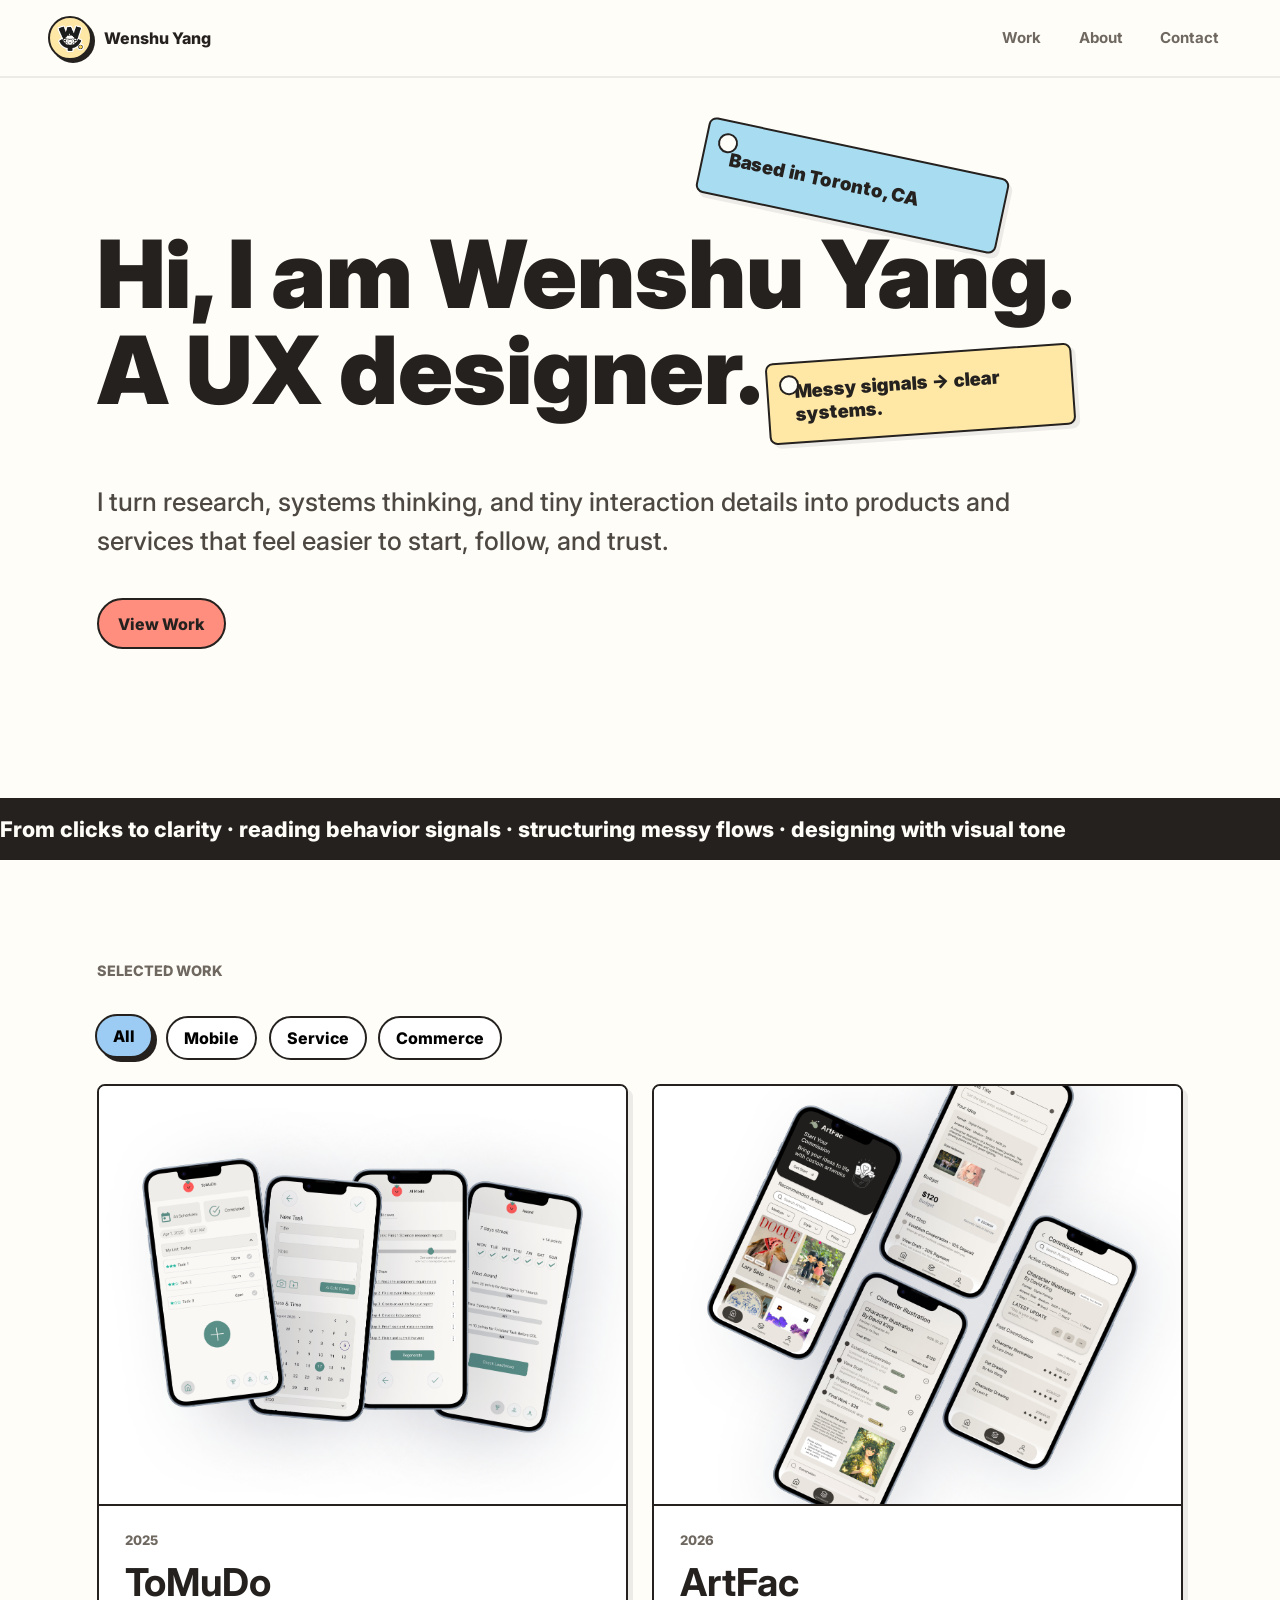
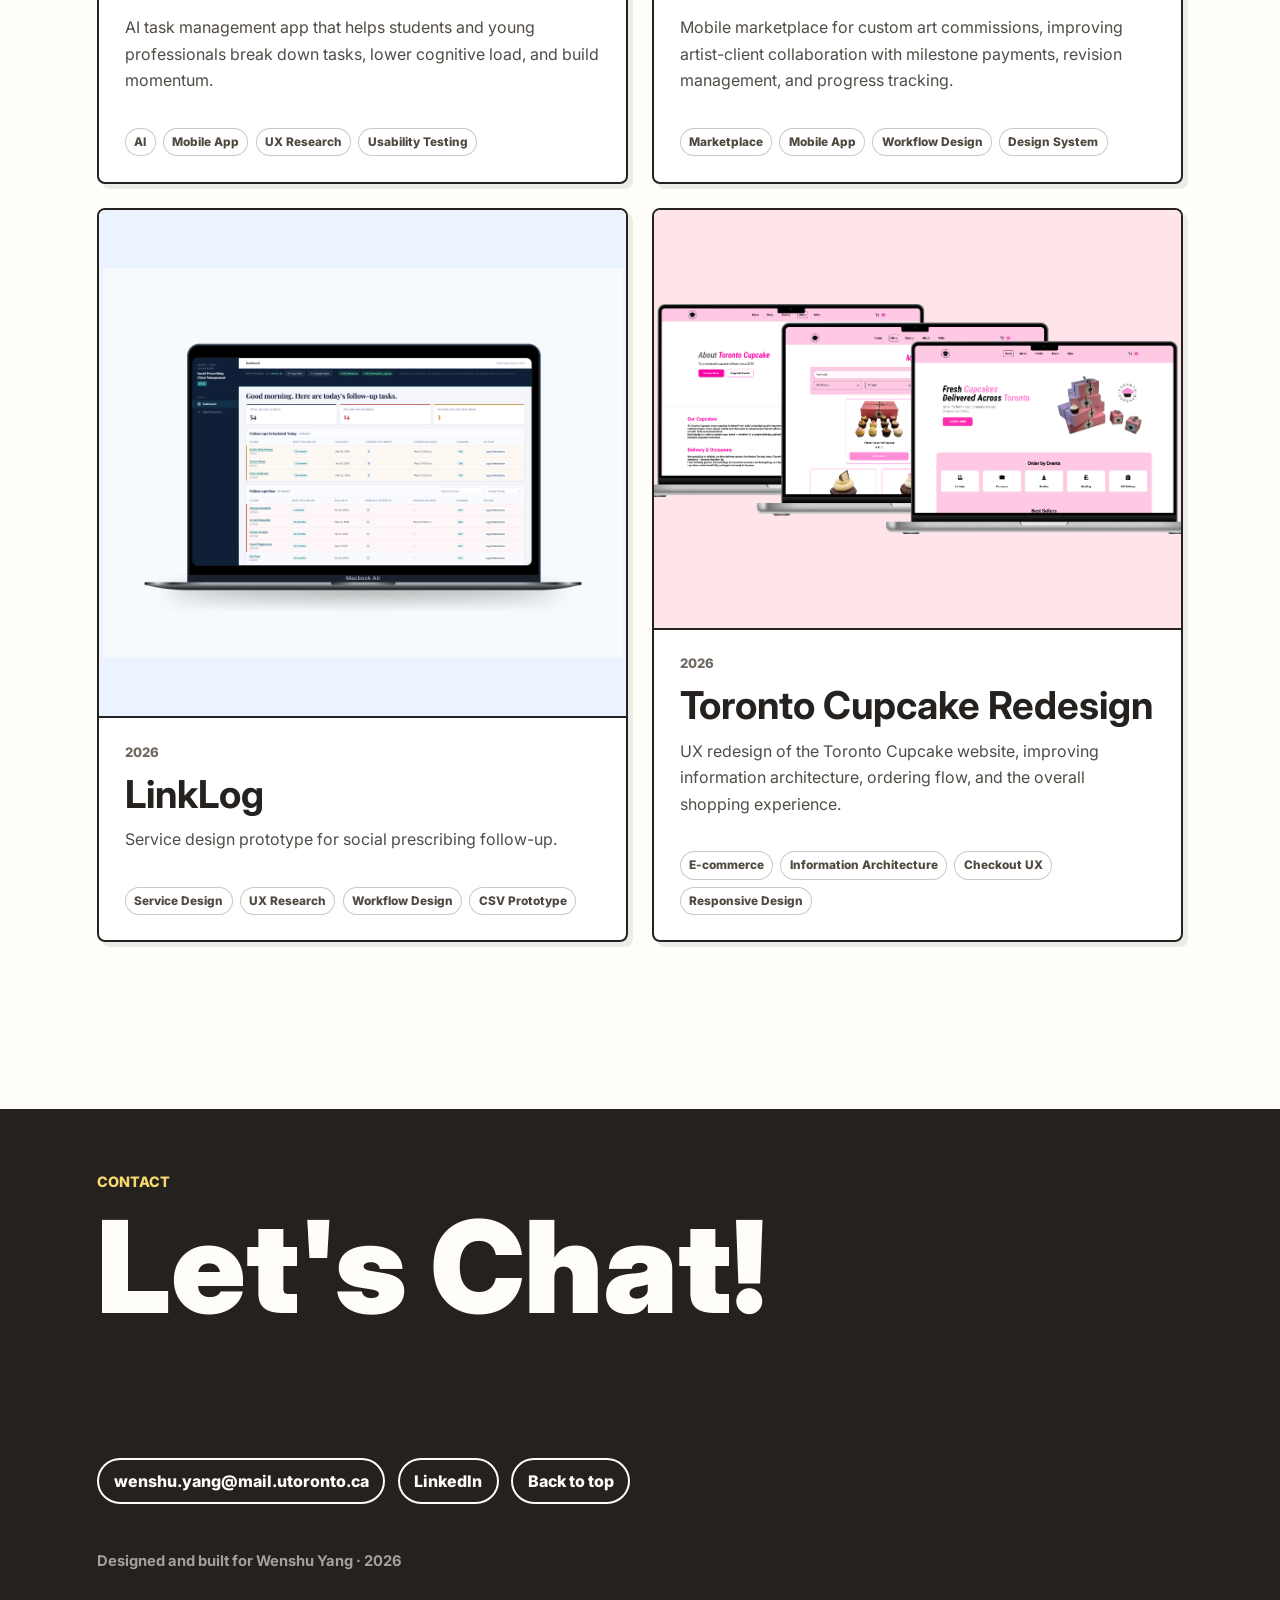
==== index.html @ 3b22d0a2 "Publish portfolio site" ====
<!DOCTYPE html>
<html lang="en">
  <head>
    <meta charset="UTF-8" />
    <meta name="viewport" content="width=device-width, initial-scale=1.0" />
    <title>Wenshu Yang | UX Portfolio</title>
    <meta
      name="description"
      content="Wenshu Yang is a UX designer and creative thinker designing thoughtful digital products, services, and workflows."
    />
    <link rel="preconnect" href="https://fonts.googleapis.com" />
    <link rel="preconnect" href="https://fonts.gstatic.com" crossorigin />
    <link
      href="https://fonts.googleapis.com/css2?family=Inter:wght@400;500;600;700;800;900&display=swap"
      rel="stylesheet"
    />
    <link rel="stylesheet" href="styles.css" />
  </head>
  <body>
    <div class="cursor-dot" aria-hidden="true"></div>

    <header class="site-header">
      <a class="brand" href="#top" aria-label="Wenshu Yang home">
        <span class="brand-mark">
          <img src="assets/logo-wenshu.png" alt="" />
        </span>
        <span>Wenshu Yang</span>
      </a>
      <nav aria-label="Main navigation">
        <a href="#work">Work</a>
        <a href="about.html">About</a>
        <a href="#contact">Contact</a>
      </nav>
    </header>

    <main id="top">
      <section class="hero section-shell" aria-labelledby="hero-title">
        <div class="hero-stage">
          <h1 id="hero-title">
            <span>Hi, I am Wenshu Yang.</span>
            <span>A UX designer.</span>
          </h1>
          <p class="hero-text">
            I turn research, systems thinking, and tiny interaction details into products and services that feel easier to start, follow, and trust.
          </p>
          <div class="hero-actions" aria-label="Portfolio shortcuts">
            <a class="button primary" href="#work">View Work</a>
          </div>
          <span class="hero-label location-label">Based in Toronto, CA</span>
          <span class="hero-label mindset-label">Messy signals → clear systems.</span>
        </div>
      </section>

      <section class="intro-strip" aria-label="Design focus">
        <p>From clicks to clarity · reading behavior signals · structuring messy flows · designing with visual tone</p>
      </section>

      <section class="work section-shell" id="work" aria-labelledby="work-title">
        <div class="section-heading">
          <h2 class="eyebrow section-kicker" id="work-title">Selected Work</h2>
        </div>

        <div class="filter-bar" aria-label="Project filters">
          <button class="filter-button is-active" type="button" data-filter="all">All</button>
          <button class="filter-button" type="button" data-filter="mobile">Mobile</button>
          <button class="filter-button" type="button" data-filter="service">Service</button>
          <button class="filter-button" type="button" data-filter="commerce">Commerce</button>
        </div>

        <div class="project-grid">
          <a class="project-card tomu" href="tomudo.html" data-category="mobile" aria-label="Read ToMuDo case study">
            <div class="project-hero" aria-label="ToMuDo app screens">
              <img class="project-hero-image tomudo-card-image" src="assets/tomudo-card-showcase.png" alt="Four ToMuDo mobile app screens shown as angled phone mockups" />
            </div>
            <div class="project-info">
              <div class="project-meta">
                <span>2025</span>
              </div>
              <h3>ToMuDo</h3>
              <p>AI task management app that helps students and young professionals break down tasks, lower cognitive load, and build momentum.</p>
              <div class="tags">
                <span>AI</span>
                <span>Mobile App</span>
                <span>UX Research</span>
                <span>Usability Testing</span>
              </div>
            </div>
          </a>

          <a class="project-card artfac" href="artfac.html" data-category="mobile" aria-label="Read ArtFac case study">
            <div class="project-hero" aria-label="ArtFac mobile marketplace screens">
              <img class="project-showcase-image artfac-showcase-image" src="assets/artfac-showcase.png" alt="ArtFac mobile app screens for a custom art commission marketplace" />
            </div>
            <div class="project-info">
              <div class="project-meta">
                <span>2026</span>
              </div>
              <h3>ArtFac</h3>
              <p>Mobile marketplace for custom art commissions, improving artist-client collaboration with milestone payments, revision management, and progress tracking.</p>
              <div class="tags">
                <span>Marketplace</span>
                <span>Mobile App</span>
                <span>Workflow Design</span>
                <span>Design System</span>
              </div>
            </div>
          </a>

          <a class="project-card linklog featured" href="linklog.html" data-category="service" aria-label="Read LinkLog case study">
            <div class="project-hero" aria-label="Links2Wellbeing dashboard laptop mockup">
              <img class="project-showcase-image links-showcase-image" src="assets/links2wellbeing-showcase.png" alt="Links2Wellbeing LinkLog dashboard mockup for social prescribing follow-up management" />
            </div>
            <div class="project-info">
              <div class="project-meta">
                <span>2026</span>
              </div>
              <h3>LinkLog</h3>
              <p>Service design prototype for social prescribing follow-up.</p>
              <div class="tags">
                <span>Service Design</span>
                <span>UX Research</span>
                <span>Workflow Design</span>
                <span>CSV Prototype</span>
              </div>
            </div>
          </a>

          <a class="project-card cupcake" href="cupcake.html" data-category="commerce" aria-label="Read Toronto Cupcake Redesign case study">
            <div class="project-hero" aria-label="Toronto Cupcake responsive website mockup">
              <img class="project-showcase-image cupcake-showcase-image" src="assets/toronto-cupcake-showcase.png" alt="Toronto Cupcake responsive website redesign mockups on laptops" />
            </div>
            <div class="project-info">
              <div class="project-meta">
                <span>2026</span>
              </div>
              <h3>Toronto Cupcake Redesign</h3>
              <p>UX redesign of the Toronto Cupcake website, improving information architecture, ordering flow, and the overall shopping experience.</p>
              <div class="tags">
                <span>E-commerce</span>
                <span>Information Architecture</span>
                <span>Checkout UX</span>
                <span>Responsive Design</span>
              </div>
            </div>
          </a>
        </div>
      </section>

      <section class="contact" id="contact" aria-labelledby="contact-title">
        <div class="contact-card section-shell">
          <p class="eyebrow">Contact</p>
          <h2 id="contact-title">Let's Chat!</h2>
          <div class="contact-links">
            <a href="mailto:wenshu.yang@mail.utoronto.ca">wenshu.yang@mail.utoronto.ca</a>
            <a href="https://www.linkedin.com/in/wenshu-yang/" target="_blank" rel="noreferrer">LinkedIn</a>
            <a href="#top">Back to top</a>
          </div>
          <p class="contact-footer">Designed and built for Wenshu Yang · 2026</p>
        </div>
      </section>
    </main>

    <script src="script.js"></script>
  </body>
</html>
---- styles.css ----
:root {
  --paper: #fffdf8;
  --ink: #24211f;
  --muted: #6f6860;
  --line: #24211f;
  --coral: #ff8e7f;
  --mint: #9cddc0;
  --butter: #f7d96d;
  --blue: #9cccf4;
  --lavender: #c9b8ff;
  --rose: #ffd6da;
  --tomudo-mint: #e5f7ef;
  --tomudo-sage: #5a8f87;
  --tomudo-coral: #ff8e7f;
  --tomudo-cream: #faf8f5;
  --tomudo-yellow: #fff2a8;
  --artfac-warm: #f1ece4;
  --artfac-charcoal: #1f1d1a;
  --artfac-soft: #e9e6df;
  --artfac-sage: #8fa39a;
  --artfac-blue: #c9d8df;
  --artfac-gold: #d8b45f;
  --shadow: 8px 8px 0 rgba(36, 33, 31, 0.12);
  --radius: 8px;
  --page-gutter: clamp(4.5rem, 7.6vw, 10rem);
  --content-width: 1500px;
}

* {
  box-sizing: border-box;
}

html {
  scroll-behavior: smooth;
}

body {
  margin: 0;
  background: var(--paper);
  color: var(--ink);
  font-family: "Inter", system-ui, -apple-system, BlinkMacSystemFont, "Segoe UI", sans-serif;
}

body.cupcake-case {
  --cupcake-soft-pink: #ffd1e8;
  --cupcake-hot-pink: #f725a0;
  --cupcake-pink-light: #fff0f7;
  --cupcake-cream: #fffaf4;
}

a {
  color: inherit;
  text-decoration: none;
}

button {
  font: inherit;
}

.cursor-dot {
  position: fixed;
  z-index: 50;
  width: 18px;
  height: 18px;
  border: 2px solid var(--ink);
  border-radius: 999px;
  pointer-events: none;
  transform: translate(-50%, -50%);
  opacity: 0;
  transition: opacity 180ms ease, transform 120ms ease;
}

.site-header {
  position: sticky;
  top: 0;
  z-index: 20;
  display: flex;
  align-items: center;
  justify-content: space-between;
  gap: 1rem;
  height: 78px;
  min-height: 78px;
  padding: 16px clamp(1rem, 4vw, 3rem);
  background: rgba(255, 253, 248, 0.82);
  border-bottom: 2px solid rgba(36, 33, 31, 0.08);
  backdrop-filter: blur(16px);
}

.brand,
nav {
  display: flex;
  align-items: center;
  gap: 0.75rem;
}

.brand {
  display: flex;
  align-items: center;
  gap: 0.75rem;
  flex: 0 0 auto;
  font-size: 1rem;
  font-weight: 800;
  line-height: 1;
}

.brand-mark {
  display: grid;
  place-items: center;
  width: 44px;
  height: 44px;
  flex: 0 0 44px;
  aspect-ratio: 1;
  overflow: hidden;
  background: #ffe8a6;
  border: 2px solid var(--line);
  border-radius: 50%;
  box-shadow: 3px 3px 0 var(--ink);
}

.brand-mark img {
  display: block;
  width: 88%;
  height: 88%;
  object-fit: cover;
  border-radius: 50%;
}

nav a {
  border-radius: 999px;
  color: var(--muted);
  font-size: 0.94rem;
  font-weight: 700;
  line-height: 1;
  padding: 0.55rem 0.8rem;
}

nav a:hover {
  background: #fff;
  color: var(--ink);
}

.section-shell {
  width: min(var(--content-width), calc(100% - (var(--page-gutter) * 2)));
  margin-inline: auto;
}

.hero {
  display: flex;
  align-items: center;
  min-height: min(720px, calc(100vh - 132px));
  padding-block: clamp(4.5rem, 10vh, 7rem);
}

.hero-stage {
  position: relative;
}

.eyebrow {
  margin: 0 0 1rem;
  color: var(--muted);
  font-size: 0.9rem;
  font-weight: 800;
  letter-spacing: 0;
  text-transform: uppercase;
}

.section-kicker {
  font-family: "Inter", system-ui, sans-serif;
  line-height: 1.2;
}

h1,
h2,
h3,
p {
  margin-top: 0;
}

h1,
h2,
h3 {
  font-family: "Inter", system-ui, sans-serif;
  letter-spacing: 0;
  line-height: 0.98;
}

h1 {
  max-width: 1240px;
  margin-bottom: 1.35rem;
  font-family: "Inter", system-ui, sans-serif;
  font-size: clamp(4.3rem, 7.35vw, 9.7rem);
  font-weight: 900;
  line-height: 1.02;
}

.hero h1 span {
  display: block;
}

h2 {
  max-width: none;
  font-size: clamp(2rem, 4.8vw, 4.6rem);
}

h3 {
  margin-bottom: 0.8rem;
  font-size: clamp(1.8rem, 3vw, 2.75rem);
}

.hero-text {
  max-width: 920px;
  margin-top: clamp(2rem, 5vw, 4.5rem);
  color: #4d4842;
  font-size: clamp(1.2rem, 2vw, 2rem);
  font-weight: 500;
  line-height: 1.5;
}

.hero-actions {
  display: flex;
  flex-wrap: wrap;
  gap: 0.85rem;
  margin-top: clamp(1.4rem, 3vw, 2.5rem);
}

.button,
.filter-button {
  display: inline-flex;
  align-items: center;
  justify-content: center;
  min-height: 44px;
  border: 2px solid var(--line);
  border-radius: 999px;
  cursor: pointer;
  font-weight: 800;
  transition: transform 160ms ease, box-shadow 160ms ease, background 160ms ease;
}

.button {
  padding: 0.82rem 1.2rem;
}

.button:hover,
.filter-button:hover,
.filter-button.is-active {
  transform: translate(-2px, -2px);
  box-shadow: 4px 4px 0 var(--ink);
}

.primary {
  background: var(--coral);
}

.secondary {
  background: #fff;
}

.hero-label {
  position: absolute;
  display: flex;
  align-items: center;
  min-height: clamp(4.4rem, 6vw, 6.3rem);
  width: clamp(18rem, 24vw, 29rem);
  padding: 1rem clamp(1.25rem, 2vw, 2.2rem);
  border: 2px solid var(--line);
  border-radius: 8px;
  box-shadow: 4px 4px 0 rgba(36, 33, 31, 0.08);
  font-size: clamp(1.05rem, 1.45vw, 1.65rem);
  font-weight: 900;
  line-height: 1.25;
}

.hero-label::before {
  content: "";
  position: absolute;
  top: 0.7rem;
  left: 0.7rem;
  width: 1rem;
  aspect-ratio: 1;
  background: var(--paper);
  border: 2px solid var(--line);
  border-radius: 50%;
}

.location-label {
  top: -5rem;
  right: 7%;
  background: #a8dcf0;
  transform: rotate(12deg);
}

.mindset-label {
  right: 0;
  top: clamp(6.2rem, 9.8vw, 11.8rem);
  background: #ffe8a6;
  transform: rotate(-4deg);
}

.intro-strip {
  border-block: 2px solid var(--line);
  background: var(--ink);
  color: #fffdf8;
  overflow: hidden;
}

.intro-strip p {
  width: max-content;
  margin: 0;
  padding: 1rem 0;
  font-size: clamp(1rem, 2vw, 1.35rem);
  font-weight: 800;
  animation: marquee 18s linear infinite;
}

@keyframes marquee {
  from {
    transform: translateX(100vw);
  }
  to {
    transform: translateX(-100%);
  }
}

.work,
.contact {
  padding: clamp(4rem, 8vw, 7.5rem) 0;
}

.section-heading {
  display: grid;
  gap: 0.5rem;
}

.filter-bar {
  display: flex;
  flex-wrap: wrap;
  gap: 0.7rem;
  margin: 1.25rem 0 1.5rem;
}

.filter-button {
  background: #fff;
  padding: 0.65rem 1rem;
}

.filter-button.is-active {
  background: var(--blue);
}

.project-grid {
  display: grid;
  grid-template-columns: repeat(2, minmax(0, 1fr));
  gap: clamp(1rem, 2vw, 1.5rem);
}

.project-card {
  display: grid;
  grid-template-rows: minmax(320px, 1fr) auto;
  min-height: 640px;
  overflow: hidden;
  background: #fff;
  border: 2px solid var(--line);
  border-radius: var(--radius);
  box-shadow: 5px 5px 0 rgba(36, 33, 31, 0.08);
  cursor: pointer;
  transition: transform 180ms ease, box-shadow 180ms ease, opacity 180ms ease;
}

.project-card:hover {
  transform: translateY(-8px) rotate(1deg);
  box-shadow: 12px 12px 0 rgba(36, 33, 31, 0.17);
}

.project-card.is-hidden {
  display: none;
}

.tomu {
  grid-template-rows: 420px 1fr;
}

.project-hero {
  position: relative;
  display: grid;
  place-items: center;
  min-height: 420px;
  overflow: hidden;
  border-bottom: 2px solid var(--line);
}

.project-hero-image {
  display: block;
  width: 100%;
  height: 100%;
  min-height: inherit;
  object-fit: cover;
}

.tomudo-card-image {
  object-position: center;
}

.project-showcase-image {
  display: block;
  width: min(96%, 760px);
  max-height: 390px;
  object-fit: contain;
}

.artfac-showcase-image {
  width: 100%;
  height: 100%;
  max-height: none;
  object-fit: cover;
}

.links-showcase-image,
.cupcake-showcase-image {
  width: min(108%, 880px);
}

.tomu .project-hero {
  background: #e5f7ef;
}

.artfac .project-hero {
  background: #fff0c4;
}

.linklog .project-hero {
  background: #eaf3ff;
}

.cupcake .project-hero {
  background: #ffe5e9;
}

.mockup-row {
  display: flex;
  align-items: flex-end;
  justify-content: center;
  width: min(92%, 620px);
}

.mobile-row {
  gap: clamp(0.45rem, 1vw, 0.9rem);
}

.art-row {
  transform: rotate(-1.5deg);
}

.mock-phone {
  position: relative;
  width: clamp(5.4rem, 8.7vw, 8.1rem);
  aspect-ratio: 0.48;
  overflow: hidden;
  border: 2px solid var(--line);
  border-radius: 1.15rem;
  background: #fff;
  box-shadow: 5px 5px 0 rgba(36, 33, 31, 0.14);
  transform: rotate(-4deg);
}

.mock-phone:nth-child(even) {
  transform: translateY(1.25rem) rotate(3deg);
}

.mock-phone::before {
  content: "";
  position: absolute;
  top: 0.55rem;
  left: 50%;
  width: 30%;
  height: 0.28rem;
  border-radius: 999px;
  background: var(--ink);
  transform: translateX(-50%);
}

.mock-phone::after {
  content: "";
  position: absolute;
  inset: 1.15rem 0.65rem 0.75rem;
  border-radius: 0.8rem;
  background:
    linear-gradient(var(--accent, var(--mint)) 0 22%, transparent 22%),
    repeating-linear-gradient(180deg, rgba(36, 33, 31, 0.16) 0 0.45rem, transparent 0.45rem 1.05rem),
    #fffdf8;
}

.screen-tasks {
  --accent: var(--mint);
}

.screen-plan {
  --accent: var(--butter);
}

.screen-focus {
  --accent: var(--blue);
}

.screen-done {
  --accent: var(--rose);
}

.screen-gallery {
  --accent: var(--lavender);
}

.screen-brief {
  --accent: var(--coral);
}

.screen-payment {
  --accent: var(--butter);
}

.screen-progress {
  --accent: var(--mint);
}

.laptop-mockup {
  display: grid;
  justify-items: center;
  width: min(88%, 620px);
  transform: rotate(-1deg);
}

.laptop-screen {
  display: grid;
  grid-template-columns: 0.28fr 1fr;
  gap: 0.85rem;
  width: 100%;
  aspect-ratio: 1.65;
  padding: clamp(0.8rem, 2vw, 1.4rem);
  border: 2px solid var(--line);
  border-radius: var(--radius);
  background: #fff;
  box-shadow: 6px 6px 0 rgba(36, 33, 31, 0.14);
}

.dashboard-sidebar {
  border: 2px solid var(--line);
  border-radius: 6px;
  background: var(--blue);
}

.dashboard-main {
  display: grid;
  grid-template-columns: repeat(2, 1fr);
  gap: 0.7rem;
}

.dashboard-main span {
  border: 2px solid rgba(36, 33, 31, 0.85);
  border-radius: 6px;
  background: #f9fbff;
}

.dashboard-main span:nth-child(1) {
  background: var(--mint);
}

.dashboard-main span:nth-child(4) {
  background: var(--butter);
}

.laptop-base {
  width: 68%;
  height: 1.1rem;
  border: 2px solid var(--line);
  border-top: 0;
  border-radius: 0 0 1rem 1rem;
  background: #fff;
}

.responsive-mockup {
  position: relative;
  width: min(88%, 650px);
  min-height: 330px;
}

.browser-mockup {
  position: absolute;
  left: 0;
  top: 1.2rem;
  width: 78%;
  aspect-ratio: 1.45;
  overflow: hidden;
  border: 2px solid var(--line);
  border-radius: var(--radius);
  background: #fff;
  box-shadow: 6px 6px 0 rgba(36, 33, 31, 0.14);
  transform: rotate(-2deg);
}

.browser-bar {
  height: 2rem;
  border-bottom: 2px solid var(--line);
  background: var(--rose);
}

.cupcake-grid {
  display: grid;
  grid-template-columns: repeat(3, 1fr);
  gap: 0.8rem;
  padding: 1rem;
}

.cupcake-grid span {
  aspect-ratio: 1;
  border: 2px solid var(--line);
  border-radius: 50% 50% 8px 8px;
  background: var(--coral);
}

.cupcake-grid span:nth-child(2) {
  background: var(--butter);
}

.cupcake-grid span:nth-child(3) {
  background: var(--mint);
}

.cupcake-phone {
  position: absolute;
  right: 2%;
  bottom: 0;
  --accent: var(--coral);
  transform: rotate(4deg);
}

.project-info {
  display: grid;
  align-content: start;
  padding: clamp(1.2rem, 2vw, 1.75rem);
}

.project-meta {
  display: flex;
  justify-content: flex-start;
  gap: 1rem;
  margin-bottom: 1rem;
  color: var(--muted);
  font-size: 0.82rem;
  font-weight: 800;
  text-transform: uppercase;
}

.project-info p,
.about-notes p {
  color: #514c46;
  line-height: 1.65;
}

.tags {
  display: flex;
  flex-wrap: wrap;
  gap: 0.45rem;
  margin-top: 1.15rem;
}

.tags span {
  padding: 0.38rem 0.52rem;
  border: 1.5px solid rgba(36, 33, 31, 0.24);
  border-radius: 999px;
  background: rgba(255, 255, 255, 0.72);
  color: #504940;
  font-size: 0.74rem;
  font-weight: 800;
}

.about-page {
  padding: clamp(5rem, 10vw, 9rem) 0;
}

.case-hero {
  padding: clamp(2.5rem, 5vw, 4.5rem) 0 clamp(4rem, 7vw, 6rem);
}

.case-device-stage {
  display: grid;
  place-items: center;
  min-height: clamp(180px, 22vw, 300px);
  margin-bottom: clamp(1.5rem, 3vw, 2.5rem);
}

.case-hero-image {
  display: block;
  width: min(72%, 760px);
  height: auto;
  object-fit: contain;
}

.case-phone-row {
  width: min(72rem, 90%);
  gap: clamp(1rem, 2.4vw, 2.8rem);
}

.case-phone-row .mock-phone {
  width: clamp(8rem, 12vw, 13rem);
}

.case-phone-row .mock-phone:nth-child(1),
.case-phone-row .mock-phone:nth-child(4) {
  transform: translateY(3.2rem) rotate(-3deg);
}

.case-phone-row .mock-phone:nth-child(2) {
  transform: translateY(1rem) rotate(1deg);
}

.case-phone-row .mock-phone:nth-child(3) {
  transform: translateY(-1.4rem) rotate(2deg);
}

.case-hero-grid {
  display: grid;
  grid-template-columns: minmax(0, 1fr) minmax(300px, 0.46fr);
  gap: clamp(2rem, 7vw, 7rem);
  align-items: start;
}

.case-label {
  margin-bottom: 1.25rem;
  color: var(--muted);
  font-size: clamp(1.1rem, 1.35vw, 1.35rem);
  font-weight: 600;
}

.case-intro h1 {
  max-width: 820px;
  font-family: "Inter", system-ui, sans-serif;
  font-size: clamp(3rem, 4vw, 4.25rem);
  font-weight: 700;
  line-height: 1.08;
}

.case-intro > p:not(.case-label) {
  max-width: 680px;
  color: var(--muted);
  font-size: clamp(1.125rem, 1.4vw, 1.25rem);
  line-height: 1.65;
}

.case-intro strong {
  color: #55504b;
  font-weight: 900;
}

.prototype-cta {
  margin-top: clamp(1.25rem, 3vw, 2rem);
  width: fit-content;
}

.tomudo-case .primary {
  background: var(--tomudo-coral);
}

.tomudo-case .case-label,
.tomudo-case .story-kicker,
.tomudo-case .quote-label,
.tomudo-case .reframe-statement span {
  color: var(--tomudo-coral);
}

.tomudo-case .case-facts,
.tomudo-case .finding-grid article,
.tomudo-case .feature-card,
.tomudo-case .iteration-story {
  background: var(--tomudo-cream);
}

.tomudo-case .case-facts h2,
.tomudo-case .testing-evidence-row strong,
.tomudo-case .evidence-map-row span:nth-child(2),
.tomudo-case .evidence-map-row span:last-child {
  color: var(--tomudo-sage);
}

.artfac-case .primary {
  background: var(--artfac-gold);
}

.artfac-case .case-label,
.artfac-case .story-kicker,
.artfac-case .quote-label,
.artfac-case .synthesis-note span {
  color: var(--artfac-charcoal);
}

.artfac-case .case-facts,
.artfac-case .story-block,
.artfac-case .target-user-card,
.artfac-case .feature-card,
.artfac-case .iteration-grid article,
.artfac-case .reflection-list {
  background: #fff;
}

.artfac-case .case-facts h2,
.artfac-case .testing-evidence-row strong,
.artfac-case .insight-grid span {
  color: var(--artfac-charcoal);
}

.artfac-device-stage {
  min-height: clamp(180px, 22vw, 300px);
}

.artfac-case-hero-image {
  width: min(72%, 760px);
}

.cupcake-case .primary {
  background: var(--cupcake-hot-pink);
  color: #fff;
}

.cupcake-case .case-label,
.cupcake-case .quote-label,
.cupcake-case .synthesis-note span,
.cupcake-case .case-facts h2,
.cupcake-case .overview-grid span {
  color: var(--cupcake-hot-pink);
}

.cupcake-case .case-facts,
.cupcake-case .feature-card,
.cupcake-case .reflection-list {
  background: #fff;
}

.cupcake-device-stage {
  min-height: clamp(180px, 22vw, 300px);
}

.cupcake-case-hero-image {
  width: min(72%, 760px);
  max-height: 300px;
  object-fit: contain;
}

body.linklog-case {
  --linklog-navy: #10223f;
  --linklog-blue: #dcecff;
  --linklog-sky: #9cccf4;
  --linklog-soft-blue: #edf6ff;
  --linklog-teal: #188f8c;
  --linklog-cream: #fbfaf6;
  --linklog-coral: #cf3d3d;
}

.linklog-case .primary {
  background: var(--linklog-navy);
  color: #fff;
}

.linklog-case .case-label,
.linklog-case .case-facts h2,
.linklog-case .overview-grid span,
.linklog-case .story-kicker,
.linklog-case .linklog-reframe span,
.linklog-case .iteration-evidence dt {
  color: var(--linklog-navy);
}

.linklog-case .case-facts,
.linklog-case .feature-card,
.linklog-case .reflection-list,
.linklog-case .story-block {
  background: #fff;
}

.linklog-case .case-facts {
  gap: clamp(0.9rem, 1.5vw, 1.25rem);
  padding: clamp(1.25rem, 2vw, 1.8rem);
}

.linklog-case .case-facts p {
  font-size: clamp(0.98rem, 1.08vw, 1.08rem);
  line-height: 1.45;
}

.linklog-device-stage {
  min-height: clamp(190px, 24vw, 330px);
}

.linklog-case-hero-image {
  width: min(82%, 920px);
  max-height: 360px;
  object-fit: contain;
}

.project-video-section {
  display: grid;
  gap: 1.2rem;
}

.linklog-case .linklog-case-overview-grid {
  display: grid;
  grid-template-columns: repeat(2, minmax(0, 1fr));
  gap: 1rem;
}

.linklog-case .linklog-case-overview-grid article {
  background: #fff;
}

.linklog-case .linklog-case-overview-grid article:nth-child(2) {
  background: #fff;
}

.linklog-case .linklog-case-overview-grid article:nth-child(3) {
  grid-column: 1 / -1;
  background: var(--linklog-soft-blue);
  border-color: var(--linklog-navy);
}

.video-frame {
  overflow: hidden;
  width: 100%;
  max-width: 940px;
  margin-inline: auto;
  aspect-ratio: 16 / 9;
  border: 2px solid var(--line);
  border-radius: var(--radius);
  background: #fff;
  box-shadow: var(--shadow);
}

.video-frame iframe {
  display: block;
  width: 100%;
  height: 100%;
  border: 0;
}

.linklog-note {
  margin: 1rem 0 0;
  padding: 1rem 1.1rem;
  border: 2px solid var(--line);
  border-radius: 18px;
  background: var(--linklog-soft-blue);
  color: var(--linklog-navy);
  font-size: clamp(1rem, 1.15vw, 1.1rem);
  font-weight: 800;
  line-height: 1.55;
}

.linklog-callout {
  margin-top: 1.25rem;
  padding: 1rem;
  border: 2px solid var(--line);
  border-radius: 18px;
  background: var(--linklog-blue);
}

.linklog-callout.caution {
  background: #fff4ea;
}

.linklog-callout strong {
  display: block;
  margin-bottom: 0.35rem;
  color: var(--linklog-navy);
  font-weight: 900;
}

.linklog-callout p {
  margin: 0;
  color: #514c46;
}

.linklog-research-stats article {
  background: #fff;
}

.linklog-research-stats strong {
  color: var(--linklog-navy);
}

.linklog-process-snapshot {
  display: grid;
  gap: 0.75rem;
  margin: 1.25rem 0 0;
  padding: clamp(1rem, 2vw, 1.5rem);
  border: 2px solid var(--line);
  border-radius: var(--radius);
  background: #fff;
  box-shadow: 5px 5px 0 rgba(36, 33, 31, 0.08);
}

.linklog-process-snapshot img {
  display: block;
  width: 100%;
  max-height: 540px;
  object-fit: contain;
  border: 2px solid rgba(36, 33, 31, 0.12);
  border-radius: 18px;
  background: #fff;
}

.linklog-process-snapshot figcaption {
  color: #514c46;
  font-size: 1rem;
  font-weight: 800;
  line-height: 1.55;
}

.linklog-role-card {
  display: grid;
  gap: 0.8rem;
  padding: clamp(1rem, 2vw, 1.35rem);
  border: 2px solid var(--line);
  border-radius: var(--radius);
  background: var(--linklog-soft-blue);
  box-shadow: 5px 5px 0 rgba(36, 33, 31, 0.08);
}

.linklog-role-card span {
  color: var(--linklog-navy);
  font-size: 0.88rem;
  font-weight: 900;
  text-transform: uppercase;
}

.linklog-role-card ul {
  display: grid;
  gap: 0.55rem;
  margin: 0;
  padding-left: 1.1rem;
  color: #514c46;
  font-size: 1.02rem;
  line-height: 1.55;
}

.linklog-reframe {
  display: grid;
  grid-template-columns: repeat(3, minmax(0, 1fr));
  gap: 1rem;
}

.linklog-reframe article {
  min-height: 220px;
  padding: clamp(1.2rem, 2vw, 1.6rem);
  border: 2px solid var(--line);
  border-radius: var(--radius);
  background: #fff;
  box-shadow: 5px 5px 0 rgba(36, 33, 31, 0.08);
}

.linklog-reframe article:nth-child(2) {
  background: var(--linklog-soft-blue);
}

.linklog-reframe article:nth-child(3) {
  background: var(--linklog-blue);
}

.linklog-reframe span {
  display: block;
  margin-bottom: 0.7rem;
  color: var(--linklog-navy);
  font-size: 0.85rem;
  font-weight: 900;
  text-transform: uppercase;
}

.linklog-reframe p {
  margin: 0;
  color: #514c46;
  font-size: 1.0625rem;
  line-height: 1.6;
}

.service-evidence-stack {
  display: grid;
  gap: clamp(1.25rem, 2.5vw, 2rem);
}

.service-evidence-block {
  display: grid;
  gap: 1rem;
  padding: clamp(1rem, 2vw, 1.5rem);
  border: 2px solid var(--line);
  border-radius: var(--radius);
  background: #fff;
  box-shadow: 5px 5px 0 rgba(36, 33, 31, 0.08);
}

.service-evidence-copy {
  max-width: 980px;
}

.service-evidence-copy span {
  display: block;
  margin-bottom: 0.45rem;
  color: var(--linklog-navy);
  font-size: 0.9rem;
  font-weight: 900;
  text-transform: uppercase;
}

.service-evidence-copy h3 {
  margin: 0 0 0.55rem;
  color: var(--ink);
  font-size: clamp(1.45rem, 2vw, 2rem);
  line-height: 1.15;
}

.service-evidence-copy p {
  margin: 0;
  color: #514c46;
  font-size: 1.0625rem;
  line-height: 1.65;
}

.service-evidence-gallery {
  display: grid;
  gap: 1rem;
}

.service-evidence-gallery.two {
  grid-template-columns: 1fr;
}

.service-evidence-gallery img {
  display: block;
  width: 100%;
  max-height: clamp(360px, 44vw, 760px);
  object-fit: contain;
  padding: clamp(0.65rem, 1.2vw, 1rem);
  border: 2px solid rgba(36, 33, 31, 0.14);
  border-radius: 18px;
  background: #fff;
}

.linklog-evidence-strip {
  grid-auto-columns: minmax(78%, 1040px);
}

.linklog-evidence-card {
  background: #fff;
}

.linklog-evidence-image {
  display: grid;
  place-items: center;
  padding: clamp(0.65rem, 1.4vw, 1rem);
  background: #fff;
}

.linklog-evidence-image img {
  max-height: 560px;
}

.linklog-case .linklog-goal-grid {
  display: grid;
  grid-template-columns: repeat(2, minmax(0, 1fr));
  gap: 1rem;
}

.linklog-case .linklog-goal-grid article,
.linklog-case .pain-grid.linklog-goal-grid article:nth-child(2),
.linklog-case .pain-grid.linklog-goal-grid article:nth-child(3) {
  min-height: 210px;
  background: #fff;
}

.linklog-case .linklog-goal-grid span {
  display: inline-grid;
  place-items: center;
  width: 2.3rem;
  aspect-ratio: 1;
  border: 2px solid var(--line);
  border-radius: 50%;
  background: var(--linklog-blue);
  color: var(--linklog-navy);
}

.linklog-case .linklog-feature-card,
.linklog-case .linklog-feature-card.reverse {
  display: grid;
  grid-template-columns: minmax(0, 1.35fr) minmax(320px, 0.85fr);
  gap: clamp(1.5rem, 4vw, 4rem);
  align-items: center;
  padding: clamp(2rem, 5vw, 4rem) 0;
  border: 0;
  border-bottom: 1px solid rgba(36, 33, 31, 0.14);
  border-radius: 0;
  background: transparent;
  box-shadow: none;
}

#solution-highlights {
  gap: clamp(0.9rem, 1.8vw, 1.4rem);
}

#solution-highlights .linklog-feature-card:first-of-type {
  padding-top: clamp(0.75rem, 2vw, 1.5rem);
}

.linklog-case .linklog-feature-card.reverse .feature-visual {
  order: 0;
}

.linklog-solution-visual {
  display: block;
  min-height: 0;
  padding: 0;
  overflow: visible;
  border: 0;
  border-radius: 0;
  background: transparent;
}

.linklog-solution-visual img,
.linklog-demo-video,
.linklog-feature-video {
  display: block;
  width: 100%;
  max-width: 860px;
  height: auto;
  object-fit: contain;
  border-radius: 18px;
  background: #fff;
}

.linklog-feature-video {
  overflow: hidden;
  border: 0;
  outline: 0;
  background: transparent;
  box-shadow: 0 12px 28px rgba(16, 34, 63, 0.08);
}

.linklog-case .linklog-feature-card .feature-copy {
  align-self: center;
  padding: 0;
}

.linklog-case .linklog-feature-card .feature-copy h3 {
  margin-bottom: 1rem;
  font-size: clamp(1.75rem, 2.6vw, 2.6rem);
  line-height: 1.1;
}

.linklog-case .linklog-feature-card .feature-copy p {
  max-width: 560px;
  margin: 0;
  font-size: 1.0625rem;
  line-height: 1.55;
}

.linklog-placeholder-visual {
  border: 2px dashed rgba(16, 34, 63, 0.32);
  background:
    linear-gradient(135deg, rgba(237, 246, 255, 0.8), rgba(156, 204, 244, 0.35)),
    #fff;
}

.linklog-placeholder-visual span {
  max-width: 18rem;
  padding: 0.8rem 1rem;
  border: 2px solid var(--line);
  border-radius: 999px;
  background: #fff;
  color: var(--linklog-navy);
  font-size: 0.95rem;
  font-weight: 900;
  text-align: center;
}

.linklog-iteration-grid {
  display: grid;
  grid-template-columns: repeat(2, minmax(0, 1fr));
  gap: 1rem;
}

.linklog-iteration-grid article {
  display: grid;
  gap: 0.75rem;
  padding: clamp(1.15rem, 2vw, 1.5rem);
  border: 2px solid var(--line);
  border-radius: var(--radius);
  background: #fff;
  box-shadow: 5px 5px 0 rgba(36, 33, 31, 0.08);
}

.linklog-iteration-grid h3 {
  margin: 0;
  color: var(--linklog-navy);
}

.linklog-iteration-evidence {
  display: grid;
  gap: 1rem;
  margin-top: 1rem;
}

.linklog-iteration-evidence-heading {
  display: grid;
  gap: 0.35rem;
  max-width: 860px;
}

.linklog-iteration-evidence-heading span {
  color: var(--linklog-navy);
  font-size: 0.9rem;
  font-weight: 900;
  line-height: 1;
  text-transform: uppercase;
}

.linklog-iteration-evidence-heading p {
  margin: 0;
  color: #514c46;
  font-size: clamp(1.02rem, 1.12vw, 1.1rem);
  line-height: 1.6;
}

.linklog-iteration-evidence-strip {
  display: grid;
  grid-auto-flow: column;
  grid-auto-columns: minmax(78%, 980px);
  gap: 1rem;
  overflow-x: auto;
  scroll-snap-type: x mandatory;
  padding: 0.25rem 0.25rem 1rem;
}

.linklog-iteration-evidence-strip article {
  scroll-snap-align: start;
  display: grid;
  gap: 0.85rem;
  padding: clamp(1rem, 2vw, 1.35rem);
  border: 2px solid var(--line);
  border-radius: var(--radius);
  background: #fff;
  box-shadow: 5px 5px 0 rgba(36, 33, 31, 0.08);
}

.linklog-iteration-evidence-strip h3 {
  margin: 0;
  color: var(--linklog-navy);
  font-size: clamp(1.35rem, 1.8vw, 1.75rem);
  line-height: 1.15;
}

.linklog-iteration-image-frame {
  overflow: hidden;
  border: 2px solid rgba(36, 33, 31, 0.12);
  border-radius: 18px;
  background: #fff;
}

.linklog-iteration-image-frame img {
  display: block;
  width: 100%;
  max-height: 560px;
  object-fit: contain;
  background: #fff;
}

.linklog-iteration-evidence-strip p {
  margin: 0;
  color: #514c46;
  font-size: 1rem;
  line-height: 1.55;
}

.linklog-case .linklog-implementation-grid {
  grid-template-columns: repeat(2, minmax(0, 1fr));
}

.linklog-case .linklog-implementation-grid article,
.linklog-case .linklog-implementation-grid article:nth-child(2),
.linklog-case .linklog-implementation-grid article:nth-child(4) {
  min-height: 180px;
  background: #fff;
}

.linklog-valued-list {
  display: grid;
  gap: 0.55rem;
  margin-top: 1rem;
  padding: 1rem;
  border: 2px solid var(--line);
  border-radius: 18px;
  background: var(--linklog-soft-blue);
}

.linklog-valued-list strong,
.linklog-valued-list span {
  color: var(--linklog-navy);
  font-size: 0.9rem;
  font-weight: 900;
  text-transform: uppercase;
}

.linklog-valued-list ul {
  display: grid;
  gap: 0.4rem;
  margin: 0;
  padding-left: 1rem;
  color: #514c46;
  font-size: 1rem;
  line-height: 1.55;
}

.stakeholder-role-row {
  display: flex;
  flex-wrap: wrap;
  gap: 0.55rem;
  margin: 0 0 1rem;
}

.stakeholder-role-row span {
  padding: 0.48rem 0.66rem;
  border: 2px solid var(--line);
  border-radius: 999px;
  background: #fff;
  color: var(--linklog-navy);
  font-size: 0.88rem;
  font-weight: 900;
  line-height: 1;
}

.linklog-feedback-block {
  grid-template-columns: minmax(190px, 0.28fr) minmax(0, 1fr);
  align-items: start;
}

.linklog-feedback-sidebar {
  display: grid;
  gap: 1rem;
  align-content: start;
}

.linklog-feedback-sidebar .stakeholder-role-row {
  display: grid;
  gap: 0.55rem;
  margin: 0;
}

.linklog-feedback-sidebar .stakeholder-role-row span {
  width: fit-content;
  max-width: 100%;
}

.linklog-reflection-grid {
  display: grid;
  grid-template-columns: repeat(2, minmax(0, 1fr));
  gap: 1rem;
}

.linklog-reflection-grid article {
  display: grid;
  align-content: start;
  gap: 0.65rem;
  padding: clamp(1.15rem, 2vw, 1.55rem);
  border: 2px solid var(--line);
  border-radius: var(--radius);
  background: #fff;
  box-shadow: 5px 5px 0 rgba(36, 33, 31, 0.08);
}

.linklog-reflection-grid h3 {
  margin: 0;
  color: var(--linklog-navy);
  font-size: clamp(1.25rem, 1.65vw, 1.6rem);
  line-height: 1.18;
}

.linklog-reflection-grid p {
  margin: 0;
  color: #514c46;
  font-size: clamp(1.02rem, 1.12vw, 1.1rem);
  line-height: 1.65;
}

.case-facts {
  display: grid;
  gap: clamp(1.25rem, 2.4vw, 2.1rem);
  padding: clamp(1.7rem, 2.8vw, 2.7rem);
  background: #fff;
  border: 2px solid rgba(36, 33, 31, 0.12);
  border-radius: 24px;
  box-shadow: 0 3px 12px rgba(36, 33, 31, 0.12);
}

.case-facts h2 {
  margin-bottom: 0.5rem;
  color: #6a6661;
  font-family: "Inter", system-ui, sans-serif;
  font-size: clamp(0.9rem, 1.1vw, 1rem);
  font-weight: 900;
  line-height: 1.1;
  text-transform: uppercase;
}

.case-facts p {
  margin-bottom: 0;
  color: #6f6860;
  font-size: clamp(1.05rem, 1.3vw, 1.25rem);
  line-height: 1.6;
}

.case-story {
  display: grid;
  gap: clamp(3rem, 5.5vw, 5rem);
  padding-bottom: clamp(5rem, 9vw, 8rem);
  font-size: 18px;
}

.case-story h3 {
  font-family: "Inter", system-ui, sans-serif;
  font-size: clamp(1.55rem, 2vw, 2rem);
  line-height: 1.15;
}

.case-story p,
.case-story li,
.case-story dd {
  font-size: clamp(1.0625rem, 1.18vw, 1.125rem);
}

.case-section {
  display: grid;
  gap: clamp(1.15rem, 2.4vw, 2rem);
}

.case-story-heading {
  max-width: none;
  width: 100%;
}

.challenge-section .case-story-heading {
  max-width: none;
  width: 100%;
}

.challenge-section .case-story-heading h2 {
  max-width: none;
  width: 100%;
  font-size: clamp(2.1rem, 2.8vw, 3.1rem);
  line-height: 1.18;
}

.case-story-heading h2 {
  max-width: none;
  width: 100%;
  font-family: "Inter", system-ui, sans-serif;
  font-size: clamp(2.25rem, 3vw, 3.25rem);
  font-weight: 900;
  line-height: 1.12;
}

.case-story-heading.compact h2 {
  max-width: none;
  font-size: clamp(2rem, 2.65vw, 2.85rem);
  line-height: 1.14;
}

.research-source {
  max-width: 840px;
  margin-top: 1rem;
  color: var(--muted);
  font-size: clamp(1rem, 1.2vw, 1.15rem);
  font-weight: 700;
  line-height: 1.55;
}

.story-block,
.strategy-panel,
.story-card,
.pain-grid article,
.iteration-grid article,
.reflection-list {
  border: 2px solid var(--line);
  border-radius: var(--radius);
  background: #fff;
  box-shadow: 6px 6px 0 rgba(36, 33, 31, 0.1);
}

.story-block {
  display: grid;
  grid-template-columns: 180px 1fr;
  gap: clamp(1.5rem, 4vw, 4rem);
  align-items: start;
  padding: clamp(1.5rem, 3vw, 2.5rem);
}

.story-kicker {
  align-self: start;
  justify-self: start;
  width: auto;
  max-width: max-content;
  padding: 0;
  border: 0;
  border-radius: 0;
  background: transparent;
  color: var(--artfac-gold);
  font-size: 0.9rem;
  font-weight: 900;
  letter-spacing: 0.02em;
  line-height: 1.1;
  text-transform: uppercase;
}

.story-block h3,
.strategy-panel h3,
.solution-grid h3,
.story-card h3 {
  margin-bottom: 0.85rem;
  font-family: "Inter", system-ui, sans-serif;
  font-size: clamp(1.55rem, 2vw, 2rem);
  font-weight: 900;
  line-height: 1.18;
}

.story-block h3 {
  font-size: clamp(1.8rem, 2.4vw, 2.4rem);
}

.story-block p,
.strategy-panel li,
.solution-grid p,
.story-card p {
  color: #514c46;
  font-size: 1.0625rem;
  line-height: 1.7;
}

.insight-grid,
.solution-grid,
.validation-reflection-grid,
.pain-grid,
.iteration-grid {
  display: grid;
  grid-template-columns: repeat(3, minmax(0, 1fr));
  gap: 1rem;
}

.insight-grid article,
.solution-grid article,
.pain-grid article {
  padding: clamp(1.25rem, 2vw, 1.7rem);
  border: 2px solid var(--line);
  border-radius: var(--radius);
  background: #fffdf8;
  box-shadow: 5px 5px 0 rgba(36, 33, 31, 0.08);
}

.insight-grid span {
  display: inline-flex;
  margin-bottom: 1.1rem;
  padding: 0.35rem 0.55rem;
  border: 2px solid var(--line);
  border-radius: 999px;
  background: var(--butter);
  font-weight: 900;
}

.pain-grid article {
  min-height: 155px;
  background: #fff0c4;
}

.pain-grid article:nth-child(2) {
  background: #e5f7ef;
}

.pain-grid article:nth-child(3) {
  background: #eaf3ff;
}

.pain-grid span {
  display: inline-grid;
  place-items: center;
  width: 2.3rem;
  aspect-ratio: 1;
  margin-bottom: 1.4rem;
  border: 2px solid var(--line);
  border-radius: 50%;
  background: #fff;
  font-weight: 900;
}

.insight-grid h3 {
  margin-bottom: 0.7rem;
  font-family: "Inter", system-ui, sans-serif;
  font-size: clamp(1.55rem, 2vw, 2rem);
  line-height: 1.18;
}

.insight-grid p {
  color: #514c46;
  line-height: 1.6;
}

.research-method-grid {
  display: grid;
  grid-template-columns: repeat(3, minmax(0, 1fr));
  gap: 1rem;
}

.finding-grid {
  display: grid;
  grid-template-columns: repeat(2, minmax(0, 1fr));
  gap: 1rem;
}

.research-method-grid article,
.finding-grid article,
.reframe-flow article,
.reframe-statement,
.evidence-map {
  border: 2px solid var(--line);
  border-radius: var(--radius);
  background: #fff;
  box-shadow: 5px 5px 0 rgba(36, 33, 31, 0.08);
}

.research-method-grid article {
  display: grid;
  align-content: start;
  gap: 0.75rem;
  min-height: 215px;
  padding: clamp(1.2rem, 2vw, 1.55rem);
}

.literature-method {
  background: #eaf3ff;
}

.audit-method {
  background: #e5f7ef;
}

.interview-method {
  background: #fff0c4;
}

.research-method-grid h3,
.finding-grid h3,
.reframe-flow h3 {
  margin-bottom: 0;
  font-family: "Inter", system-ui, sans-serif;
  font-size: clamp(1.55rem, 2vw, 2rem);
  font-weight: 900;
  line-height: 1.15;
}

.research-method-grid p,
.finding-grid p,
.reframe-statement p {
  margin-bottom: 0;
  color: #514c46;
  line-height: 1.6;
}

.research-method-grid p {
  font-size: 1.0625rem;
}

.method-visual {
  display: flex;
  align-items: center;
  gap: 0.9rem;
}

.method-visual strong {
  font-family: "Inter", system-ui, sans-serif;
  font-size: clamp(3.4rem, 6vw, 5.2rem);
  line-height: 0.85;
}

.method-icon {
  position: relative;
  display: inline-grid;
  place-items: center;
  width: clamp(3.6rem, 6vw, 4.8rem);
  aspect-ratio: 1;
  border: 2px solid var(--line);
  border-radius: 50%;
  background: #fff;
}

.method-icon::before,
.method-icon::after {
  content: "";
  position: absolute;
  border: 2px solid var(--line);
  background: #fffdf8;
}

.method-icon::before {
  top: 0.85rem;
  left: 50%;
  width: 0.9rem;
  aspect-ratio: 1;
  border-radius: 50%;
  transform: translateX(-50%);
}

.method-icon::after {
  bottom: 0.8rem;
  left: 50%;
  width: 1.9rem;
  height: 1rem;
  border-radius: 999px 999px 0 0;
  transform: translateX(-50%);
}

.competitor-logo-row,
.theory-chip-row {
  display: flex;
  flex-wrap: wrap;
  gap: 0.5rem;
  align-content: start;
}

.theory-chip-row span {
  display: inline-flex;
  align-items: center;
  min-height: 2.15rem;
  padding: 0.48rem 0.62rem;
  border: 2px solid var(--line);
  border-radius: 999px;
  background: #fff;
  font-size: 0.78rem;
  font-weight: 900;
  line-height: 1;
}

.theory-chip-row span::before {
  content: "";
  width: 0.55rem;
  aspect-ratio: 1;
  margin-right: 0.42rem;
  border: 2px solid var(--line);
  border-radius: 50%;
  background: var(--butter);
}

.theory-chip-row span:nth-child(2)::before {
  background: var(--mint);
}

.theory-chip-row span:nth-child(3)::before {
  background: var(--blue);
}

.competitor-logo-row {
  margin-bottom: 0.25rem;
}

.competitor-chip {
  display: inline-flex;
  align-items: center;
  gap: 0.55rem;
  min-height: 2.8rem;
  padding: 0.45rem 0.7rem;
  border: 2px solid var(--line);
  border-radius: 999px;
  background: #fff;
  box-shadow: 3px 3px 0 rgba(36, 33, 31, 0.08);
  font-size: 0.9rem;
  font-weight: 900;
  line-height: 1.1;
}

.competitor-chip img {
  display: block;
  width: 2rem;
  height: 2rem;
  object-fit: contain;
  flex: 0 0 auto;
}

.competitor-chip:first-child img {
  width: 1.85rem;
  height: 1.85rem;
}

.audit-method .competitor-logo-row {
  margin-bottom: 0.25rem;
}

.literature-method .theory-chip-row span {
  background: #fff0c4;
}

.finding-grid article {
  display: grid;
  align-content: start;
  gap: 0.85rem;
  padding: clamp(1.25rem, 2vw, 1.7rem);
  background: #fffdf8;
}

.quote-label {
  color: var(--coral);
  font-size: 0.9rem;
  font-weight: 900;
  text-transform: uppercase;
}

.finding-grid blockquote {
  margin: 0;
  padding: 0.9rem 1rem;
  border: 2px solid var(--line);
  border-radius: var(--radius);
  background: #ffe5e9;
  color: var(--ink);
  font-size: clamp(1.0625rem, 1.35vw, 1.18rem);
  font-weight: 800;
  line-height: 1.35;
}

.sticky-quote {
  position: relative;
  transform: rotate(-1.5deg);
  box-shadow: 4px 4px 0 rgba(36, 33, 31, 0.08);
}

.sticky-quote::after {
  content: "";
  position: absolute;
  top: 0.45rem;
  right: 0.55rem;
  width: 0.7rem;
  aspect-ratio: 1;
  border: 2px solid var(--line);
  border-radius: 50%;
  background: #fff;
}

.finding-grid article:nth-child(2) blockquote {
  background: #e5f7ef;
}

.finding-grid article:nth-child(3) blockquote {
  background: #eaf3ff;
}

.finding-grid article:nth-child(4) blockquote {
  background: #fff0c4;
}

.tomudo-case .finding-grid blockquote {
  background: var(--tomudo-coral);
}

.tomudo-case .finding-grid article:nth-child(2) blockquote,
.tomudo-case .finding-grid article:nth-child(3) blockquote {
  background: var(--tomudo-mint);
}

.tomudo-case .finding-grid article:nth-child(4) blockquote {
  background: var(--tomudo-yellow);
}

.finding-grid strong {
  display: block;
  margin-bottom: 0.25rem;
  color: var(--ink);
  font-size: 0.875rem;
  text-transform: uppercase;
}

.finding-logo-row {
  padding: 0.9rem;
  border: 2px solid var(--line);
  border-radius: var(--radius);
  background: #eaf3ff;
}

.competitive-issue-list {
  display: grid;
  gap: 0.6rem;
}

.competitive-issue-list span {
  display: block;
  padding: 0.72rem 0.85rem;
  border: 2px solid var(--line);
  border-radius: var(--radius);
  background: #fff;
  box-shadow: 3px 3px 0 rgba(36, 33, 31, 0.08);
  color: #514c46;
  font-size: 0.98rem;
  font-weight: 700;
  line-height: 1.35;
}

.reframe-flow {
  display: grid;
  grid-template-columns: minmax(0, 1fr) auto minmax(0, 1fr) auto minmax(0, 1fr);
  gap: clamp(0.7rem, 1.3vw, 1.1rem);
  align-items: stretch;
}

.reframe-flow article {
  display: grid;
  align-content: start;
  gap: 0.65rem;
  min-height: 155px;
  padding: clamp(1rem, 1.8vw, 1.45rem);
  box-shadow: 4px 4px 0 rgba(36, 33, 31, 0.08);
}

.assumption-stage {
  background: #f0eee9;
}

.research-stage {
  background: #fff0c4;
}

.opportunity-stage {
  background: #e5f7ef;
  box-shadow: 5px 5px 0 rgba(36, 33, 31, 0.1);
}

.opportunity-stage h3 {
  font-size: clamp(1.45rem, 1.9vw, 1.9rem);
}

.tomudo-case .research-stage,
.tomudo-case .testing-evidence-row article {
  background: var(--tomudo-yellow);
}

.tomudo-case .opportunity-stage,
.tomudo-case .testing-evidence-row article:nth-child(2),
.tomudo-case .callout-two {
  background: var(--tomudo-mint);
}

.tomudo-case .testing-evidence-row article:nth-child(3) {
  background: #fff;
}

.reframe-flow span {
  color: var(--muted);
  font-size: 0.78rem;
  font-weight: 900;
  text-transform: uppercase;
}

.flow-arrow {
  display: grid;
  place-items: center;
  color: var(--ink);
  font-size: clamp(1.6rem, 3vw, 2.5rem);
  font-weight: 900;
}

.reframe-statement {
  display: grid;
  gap: 0.4rem;
  padding: clamp(1.1rem, 2vw, 1.5rem);
  background: #fffdf8;
  color: var(--ink);
  box-shadow: 5px 5px 0 rgba(36, 33, 31, 0.08);
}

.reframe-statement span {
  color: var(--coral);
  font-size: 0.9rem;
  font-weight: 900;
  line-height: 1;
  text-transform: uppercase;
}

.reframe-statement p {
  max-width: 820px;
  color: var(--ink);
  font-size: clamp(1.1rem, 1.6vw, 1.35rem);
  font-weight: 800;
  line-height: 1.35;
}

.evidence-map {
  overflow: hidden;
}

.evidence-map-row {
  display: grid;
  grid-template-columns: 1.15fr 0.8fr 1fr 0.85fr;
}

.evidence-map-row + .evidence-map-row {
  border-top: 2px solid var(--line);
}

.evidence-map-row span {
  padding: clamp(1rem, 1.8vw, 1.35rem);
  color: #514c46;
  line-height: 1.5;
}

.evidence-map-row span + span {
  border-left: 2px solid var(--line);
}

.evidence-map-head {
  background: #fff7df;
  font-weight: 900;
  text-transform: uppercase;
}

.evidence-map-row:nth-child(odd):not(.evidence-map-head) {
  background: #fff;
}

.evidence-map-row:nth-child(even):not(.evidence-map-head) {
  background: #fffdf8;
}

.evidence-map-head span,
.evidence-map-row span:nth-child(2),
.evidence-map-row span:last-child {
  color: var(--ink);
  font-weight: 900;
}

.testing-evidence-row {
  display: grid;
  grid-template-columns: repeat(3, minmax(0, 1fr));
  gap: 1rem;
}

.testing-evidence-row article {
  display: grid;
  gap: 0.35rem;
  padding: clamp(1rem, 1.7vw, 1.35rem);
  border: 2px solid var(--line);
  border-radius: var(--radius);
  background: #fff0c4;
  box-shadow: 5px 5px 0 rgba(36, 33, 31, 0.08);
}

.testing-evidence-row article:nth-child(2) {
  background: #e5f7ef;
}

.testing-evidence-row article:nth-child(3) {
  background: #eaf3ff;
}

.testing-evidence-row strong {
  font-family: "Inter", system-ui, sans-serif;
  font-size: clamp(2rem, 3.2vw, 3.5rem);
  line-height: 0.95;
}

.testing-evidence-row span {
  color: #514c46;
  font-weight: 900;
}

.strategy-panel {
  display: grid;
  grid-template-columns: minmax(0, 0.8fr) minmax(280px, 1fr);
  gap: clamp(1.5rem, 4vw, 4rem);
  padding: clamp(1.5rem, 3vw, 2.5rem);
  background: #e5f7ef;
}

.strategy-panel ul {
  display: grid;
  gap: 0.75rem;
  margin: 0;
  padding-left: 1.1rem;
}

.reframe-section,
.design-highlights,
.reflection-section {
  margin-top: clamp(1rem, 3.2vw, 3rem);
}

.research-section,
section[aria-labelledby="findings-title"] {
  gap: clamp(1rem, 2vw, 1.6rem);
}

section[aria-labelledby="principles-title"] {
  margin-bottom: clamp(-0.5rem, -1vw, 0rem);
}

.solution-section {
  display: grid;
  gap: 1.4rem;
}

.feature-showcase {
  display: grid;
  gap: clamp(1.5rem, 3vw, 2.4rem);
}

.feature-card {
  display: grid;
  grid-template-columns: minmax(0, 0.9fr) minmax(340px, 1.1fr);
  gap: clamp(1.4rem, 3.2vw, 3rem);
  align-items: center;
  padding: clamp(1rem, 2.2vw, 1.8rem);
  border: 2px solid var(--line);
  border-radius: var(--radius);
  background: #fff;
  box-shadow: 6px 6px 0 rgba(36, 33, 31, 0.1);
}

.feature-card.reverse {
  grid-template-columns: minmax(340px, 1.1fr) minmax(0, 0.9fr);
}

.feature-card.reverse .feature-visual {
  order: 2;
}

.feature-visual {
  display: flex;
  align-items: center;
  justify-content: center;
  min-height: clamp(330px, 34vw, 500px);
  gap: clamp(1rem, 3vw, 2.5rem);
  overflow: hidden;
  border: 2px solid var(--line);
  border-radius: var(--radius);
  background: #fff;
}

.linklog-case .feature-visual.linklog-solution-visual {
  display: block;
  min-height: 0;
  padding: 0;
  overflow: visible;
  border: 0 !important;
  outline: 0;
  border-radius: 0;
  background: transparent;
  box-shadow: none !important;
}

.linklog-case .feature-visual.linklog-solution-visual video,
.linklog-case .linklog-feature-video {
  display: block;
  width: 100%;
  max-width: 900px;
  height: auto;
  border: 0 !important;
  outline: 0;
  box-shadow: none !important;
  background: transparent;
  border-radius: 14px;
}

.feature-image {
  display: block;
  width: 100%;
  max-height: clamp(310px, 33vw, 470px);
  object-fit: contain;
}

.feature-visual .mock-phone {
  width: clamp(9rem, 13vw, 14rem);
}

.feature-visual .mock-phone:nth-child(2) {
  transform: translateY(2rem) rotate(4deg);
}

.feature-copy {
  padding: clamp(0.75rem, 1.5vw, 1.35rem);
}

.feature-number {
  margin-bottom: 0.7rem;
  color: var(--muted);
  font-size: 0.85rem;
  font-weight: 900;
  text-transform: uppercase;
}

.feature-copy h3 {
  margin-bottom: 1rem;
  font-family: "Inter", system-ui, sans-serif;
  font-size: clamp(1.55rem, 2vw, 2rem);
  font-weight: 900;
  line-height: 1.12;
}

.feature-callouts {
  display: flex;
  flex-wrap: wrap;
  gap: 0.55rem;
  margin: 1.15rem 0 0;
  padding: 0;
  list-style: none;
}

.feature-callouts li {
  padding: 0.48rem 0.68rem;
  border: 2px solid rgba(36, 33, 31, 0.16);
  border-radius: 999px;
  background: #fff;
  color: #514c46;
  font-size: clamp(0.86rem, 0.95vw, 0.95rem);
  font-weight: 900;
  line-height: 1.2;
}

.evidence-list {
  display: grid;
  gap: 0.5rem;
  margin: 0;
}

.evidence-list dt {
  margin-top: 0.85rem;
  color: var(--ink);
  font-size: 0.875rem;
  font-weight: 900;
  text-transform: uppercase;
}

.evidence-list dd {
  margin: 0;
  color: #514c46;
  font-size: clamp(1.0625rem, 1.18vw, 1.125rem);
  line-height: 1.65;
}

.solution-grid {
  grid-template-columns: repeat(3, minmax(0, 1fr));
}

.solution-preview {
  display: grid;
  place-items: center;
  min-height: 300px;
  margin-bottom: 1.2rem;
  overflow: hidden;
  border: 2px solid var(--line);
  border-radius: var(--radius);
}

.solution-preview .mock-phone {
  width: clamp(6.2rem, 9vw, 8.6rem);
}

.validation-reflection-grid {
  grid-template-columns: repeat(2, minmax(0, 1fr));
}

.story-card {
  padding: clamp(1.5rem, 3vw, 2.3rem);
}

.iteration-grid article {
  display: grid;
  align-content: start;
  padding: clamp(1.25rem, 2vw, 1.7rem);
}

.iteration-grid h3 {
  margin-bottom: 1.25rem;
  font-family: "Inter", system-ui, sans-serif;
  font-size: clamp(1.35rem, 2vw, 2rem);
  font-weight: 900;
  line-height: 1.15;
}

.before-after {
  display: grid;
  grid-template-columns: repeat(2, minmax(0, 1fr));
  gap: 0.75rem;
}

.before-after p {
  margin-bottom: 0.45rem;
  color: var(--muted);
  font-size: 0.75rem;
  font-weight: 900;
  text-transform: uppercase;
}

.mini-ui {
  position: relative;
  min-height: 260px;
  overflow: hidden;
  border: 2px solid var(--line);
  border-radius: var(--radius);
  background:
    linear-gradient(var(--accent, var(--mint)) 0 24%, transparent 24%),
    repeating-linear-gradient(180deg, rgba(36, 33, 31, 0.14) 0 0.6rem, transparent 0.6rem 1.45rem),
    #fffdf8;
}

.mini-ui::before {
  content: "";
  position: absolute;
  left: 50%;
  top: 0.8rem;
  width: 28%;
  height: 0.35rem;
  border-radius: 999px;
  background: var(--ink);
  transform: translateX(-50%);
}

.old-ui {
  filter: grayscale(0.55);
  opacity: 0.82;
}

.new-ui {
  box-shadow: inset 0 0 0 4px rgba(90, 143, 135, 0.18);
}

.iteration-outcome {
  margin: 1rem 0 0;
  color: #514c46;
  line-height: 1.6;
}

.iteration-stories {
  display: grid;
  gap: clamp(1.4rem, 2.8vw, 2.2rem);
}

.iteration-story {
  display: grid;
  grid-template-columns: minmax(0, 1.05fr) minmax(340px, 0.9fr);
  gap: clamp(1.4rem, 3vw, 2.6rem);
  align-items: center;
  padding: clamp(1rem, 2vw, 1.5rem);
  border: 2px solid var(--line);
  border-radius: var(--radius);
  background: #fff;
  box-shadow: 6px 6px 0 rgba(36, 33, 31, 0.1);
}

.iteration-story.reverse {
  grid-template-columns: minmax(340px, 0.9fr) minmax(0, 1.05fr);
}

.iteration-story.reverse .iteration-visual {
  order: 2;
}

.iteration-visual {
  display: grid;
  grid-template-columns: minmax(0, 1fr) minmax(150px, 190px);
  grid-template-rows: repeat(3, auto);
  align-items: center;
  gap: 0.75rem 1rem;
  min-height: clamp(320px, 34vw, 500px);
  overflow: hidden;
  padding: 1rem;
  border: 2px solid var(--line);
  border-radius: var(--radius);
  background: #fff;
}

.iteration-visual img {
  display: block;
  grid-column: 1;
  grid-row: 1 / span 3;
  width: 100%;
  max-height: clamp(300px, 32vw, 470px);
  object-fit: contain;
}

.callout {
  position: static;
  justify-self: start;
  max-width: 180px;
  padding: 0.42rem 0.62rem;
  border: 2px solid var(--line);
  border-radius: 999px;
  background: var(--tomudo-yellow);
  box-shadow: 3px 3px 0 rgba(36, 33, 31, 0.12);
  font-size: clamp(0.78rem, 0.95vw, 0.9rem);
  font-weight: 900;
  line-height: 1.2;
  white-space: normal;
}

.callout-one {
  grid-column: 2;
  grid-row: 1;
}

.callout-two {
  grid-column: 2;
  grid-row: 2;
  background: var(--tomudo-mint);
}

.callout-three {
  grid-column: 2;
  grid-row: 3;
  background: #fff;
}

.iteration-copy h3 {
  margin-bottom: 1rem;
  font-family: "Inter", system-ui, sans-serif;
  font-size: clamp(1.55rem, 2vw, 2rem);
  font-weight: 900;
  line-height: 1.12;
}

.iteration-evidence {
  display: grid;
  gap: 0.45rem;
  margin: 0;
}

.iteration-evidence dt {
  margin-top: 0.8rem;
  color: var(--ink);
  font-size: 0.875rem;
  font-weight: 900;
  text-transform: uppercase;
}

.iteration-evidence dd {
  margin: 0;
  color: #514c46;
  font-size: clamp(1.0625rem, 1.18vw, 1.125rem);
  line-height: 1.65;
}

.reflection-list {
  display: grid;
  gap: 1rem;
  margin: 0;
  padding: clamp(1.4rem, 3vw, 2.2rem) clamp(1.5rem, 3vw, 2.5rem);
  list-style-position: inside;
}

.reflection-list li {
  color: #514c46;
  font-size: clamp(1.05rem, 1.5vw, 1.3rem);
  line-height: 1.6;
}

.reflection-copy {
  list-style: none;
}

.reflection-copy p {
  max-width: 980px;
  margin: 0;
  color: #514c46;
  font-size: clamp(1.05rem, 1.35vw, 1.18rem);
  line-height: 1.7;
}

.prototype-section {
  margin-top: clamp(1rem, 3.2vw, 3rem);
}

.prototype-frame {
  overflow: hidden;
  height: 620px;
  border: 2px solid var(--line);
  border-radius: var(--radius);
  background: #fff;
  box-shadow: 6px 6px 0 rgba(36, 33, 31, 0.1);
}

.prototype-frame iframe {
  display: block;
  width: 100%;
  height: 100%;
  border: 0;
}

.cupcake-case .prototype-frame {
  height: min(82vh, 820px);
  min-height: 680px;
}

.prototype-open {
  width: fit-content;
}

.synthesis-note {
  display: grid;
  gap: 0.45rem;
  padding: clamp(1rem, 2vw, 1.45rem);
  border: 2px solid var(--line);
  border-radius: var(--radius);
  background: var(--artfac-warm);
  box-shadow: 5px 5px 0 rgba(36, 33, 31, 0.08);
}

.synthesis-note span {
  font-size: 0.88rem;
  font-weight: 900;
  line-height: 1;
  text-transform: uppercase;
}

.synthesis-note p {
  max-width: 880px;
  margin-bottom: 0;
  color: #514c46;
  font-size: clamp(1.05rem, 1.35vw, 1.2rem);
  font-weight: 800;
  line-height: 1.45;
}

.overview-grid {
  display: grid;
  grid-template-columns: repeat(2, minmax(0, 1fr));
  gap: 1rem;
}

.overview-grid article {
  display: grid;
  align-content: start;
  gap: 0.65rem;
  padding: clamp(1.15rem, 2vw, 1.55rem);
  border: 2px solid var(--line);
  border-radius: var(--radius);
  background: #fff;
  box-shadow: 5px 5px 0 rgba(36, 33, 31, 0.08);
}

.overview-grid article:nth-child(2),
.overview-grid article:nth-child(4) {
  background: var(--artfac-warm);
}

.overview-grid span {
  color: var(--artfac-charcoal);
  font-size: 0.88rem;
  font-weight: 900;
  line-height: 1;
  text-transform: uppercase;
}

.overview-grid p {
  margin-bottom: 0;
  color: #514c46;
  line-height: 1.6;
}

.target-user-grid {
  display: grid;
  grid-template-columns: repeat(2, minmax(0, 1fr));
  gap: 1rem;
}

.target-user-card {
  display: grid;
  grid-template-columns: auto minmax(0, 1fr);
  gap: clamp(1rem, 2vw, 1.5rem);
  padding: clamp(1.25rem, 2vw, 1.7rem);
  border: 2px solid var(--line);
  border-radius: var(--radius);
  box-shadow: 5px 5px 0 rgba(36, 33, 31, 0.08);
}

.target-user-card h3 {
  margin-bottom: 0.7rem;
}

.target-user-card p {
  color: #514c46;
  line-height: 1.6;
}

.target-user-card ul {
  display: grid;
  gap: 0.55rem;
  margin: 1rem 0 0;
  padding-left: 1.1rem;
  color: #514c46;
  line-height: 1.5;
}

.portrait-avatar {
  width: clamp(5.6rem, 8vw, 7.5rem);
  aspect-ratio: 1;
  overflow: hidden;
  border: 2px solid var(--line);
  border-radius: 50%;
  background: #fff;
  box-shadow: 4px 4px 0 rgba(36, 33, 31, 0.1);
}

.portrait-avatar img {
  display: block;
  width: 100%;
  height: 100%;
  object-fit: cover;
}

.flow-placeholder {
  padding: clamp(1.25rem, 2.4vw, 2rem);
  border: 2px solid var(--line);
  border-radius: var(--radius);
  background:
    linear-gradient(90deg, rgba(36, 33, 31, 0.08) 1px, transparent 1px) 0 0 / 64px 64px,
    linear-gradient(rgba(36, 33, 31, 0.08) 1px, transparent 1px) 0 0 / 64px 64px,
    #fff;
  box-shadow: 6px 6px 0 rgba(36, 33, 31, 0.08);
}

.flow-image-frame {
  overflow-x: auto;
  padding: clamp(0.75rem, 1.6vw, 1.2rem);
  border: 2px solid rgba(36, 33, 31, 0.16);
  border-radius: var(--radius);
  background: #fff;
}

.flow-image-frame img {
  display: block;
  width: max(100%, 980px);
  height: auto;
  object-fit: contain;
}

.lifecycle-row {
  display: flex;
  align-items: center;
  gap: 0.65rem;
  overflow-x: auto;
  padding: 0.25rem 0.2rem 0.75rem;
}

.lifecycle-row span {
  position: relative;
  flex: 0 0 auto;
  min-width: 170px;
  padding: 0.8rem 0.95rem;
  border: 2px solid var(--line);
  border-radius: 999px;
  background: #fff;
  box-shadow: 3px 3px 0 rgba(36, 33, 31, 0.08);
  color: #514c46;
  font-size: 0.95rem;
  font-weight: 900;
  text-align: center;
}

.lifecycle-row b {
  flex: 0 0 auto;
  color: var(--line);
  font-size: 1.15rem;
  font-weight: 900;
  line-height: 1;
}

.artfac-principles {
  grid-template-columns: repeat(4, minmax(0, 1fr));
}

.artfac-placeholder-visual {
  background:
    radial-gradient(circle at 18% 20%, rgba(216, 180, 95, 0.16), transparent 24%),
    radial-gradient(circle at 86% 78%, rgba(143, 163, 154, 0.22), transparent 28%),
    #fff;
}

.artfac-gif-visual {
  min-height: auto;
  padding: clamp(1rem, 2vw, 1.5rem);
  border-radius: 24px;
  /* If future GIFs are re-exported with a white or cream background, this stage can be changed back to a light background. */
  background: var(--artfac-charcoal);
}

.artfac-feature-gif {
  display: block;
  width: min(100%, 430px);
  max-height: 620px;
  margin-inline: auto;
  object-fit: contain;
  border-radius: 20px;
}

.screen-placeholder {
  position: relative;
  display: grid;
  place-items: center;
  width: min(92%, 560px);
  min-height: clamp(270px, 28vw, 430px);
  padding: 1.25rem;
  border: 2px solid var(--line);
  border-radius: 1.35rem;
  background:
    linear-gradient(var(--artfac-soft) 0 18%, transparent 18%),
    repeating-linear-gradient(180deg, rgba(36, 33, 31, 0.12) 0 0.55rem, transparent 0.55rem 1.45rem),
    var(--artfac-cream, #faf8f5);
  box-shadow: 7px 7px 0 rgba(36, 33, 31, 0.1);
  text-align: center;
}

.screen-placeholder::before {
  content: "";
  position: absolute;
  top: 0.9rem;
  left: 50%;
  width: 28%;
  height: 0.42rem;
  border-radius: 999px;
  background: var(--artfac-charcoal);
  transform: translateX(-50%);
}

.screen-placeholder span {
  max-width: 280px;
  padding: 0.75rem 0.9rem;
  border: 2px solid var(--line);
  border-radius: 999px;
  background: #fff;
  color: var(--artfac-charcoal);
  font-weight: 900;
  line-height: 1.25;
}

.payment-placeholder {
  background:
    linear-gradient(var(--artfac-warm) 0 18%, transparent 18%),
    linear-gradient(90deg, transparent 0 54%, rgba(216, 180, 95, 0.3) 54% 100%),
    repeating-linear-gradient(180deg, rgba(36, 33, 31, 0.12) 0 0.55rem, transparent 0.55rem 1.45rem),
    #fff;
}

.timeline-placeholder {
  background:
    linear-gradient(var(--artfac-soft) 0 18%, transparent 18%),
    linear-gradient(90deg, rgba(36, 33, 31, 0.18) 0 0.25rem, transparent 0.25rem) 26% 0 / 100% 100%,
    repeating-linear-gradient(180deg, rgba(36, 33, 31, 0.12) 0 0.55rem, transparent 0.55rem 1.45rem),
    #fff;
}

.control-placeholder {
  background:
    linear-gradient(var(--artfac-soft) 0 18%, transparent 18%),
    radial-gradient(circle at 78% 70%, rgba(143, 163, 154, 0.45), transparent 18%),
    repeating-linear-gradient(180deg, rgba(36, 33, 31, 0.12) 0 0.55rem, transparent 0.55rem 1.45rem),
    #fff;
}

.redesign-direction-summary {
  display: grid;
  gap: 0.65rem;
}

.redesign-direction-summary > span {
  color: var(--artfac-charcoal);
  font-size: 0.9rem;
  font-weight: 900;
  text-transform: uppercase;
}

.redesign-direction-row {
  display: flex;
  flex-wrap: wrap;
  gap: 0.55rem;
}

.redesign-direction-row span {
  display: inline-flex;
  align-items: center;
  padding: 0.48rem 0.68rem;
  border: 2px solid var(--line);
  border-radius: 999px;
  background: var(--artfac-warm);
  box-shadow: 3px 3px 0 rgba(36, 33, 31, 0.08);
  color: var(--artfac-charcoal);
  font-size: 0.86rem;
  font-weight: 900;
  line-height: 1.1;
}

.iteration-note {
  max-width: 760px;
  margin: -0.3rem 0 0;
  color: var(--muted);
  font-size: clamp(1rem, 1.15vw, 1.08rem);
  font-weight: 700;
  line-height: 1.5;
}

.validation-snapshot {
  display: grid;
  grid-template-columns: minmax(0, 0.85fr) minmax(0, 1.15fr);
  gap: 1rem;
}

.validation-snapshot > article,
.testing-context-strip,
.methods-used-row {
  display: grid;
  gap: 1rem;
  align-content: start;
  padding: clamp(1.15rem, 2vw, 1.55rem);
  border: 2px solid var(--line);
  border-radius: var(--radius);
  background: #fff;
  box-shadow: 5px 5px 0 rgba(36, 33, 31, 0.08);
}

.testing-context-strip {
  grid-template-columns: auto minmax(0, 1fr);
  align-items: center;
  gap: 0.55rem 1rem;
  margin-top: -0.2rem;
  padding-block: 0.85rem;
  background: var(--artfac-warm);
  box-shadow: 4px 4px 0 rgba(36, 33, 31, 0.06);
}

.validation-tested {
  background: var(--artfac-warm);
}

.validation-changes div,
.validation-task {
  padding: 0.9rem 1rem;
  border: 2px solid rgba(36, 33, 31, 0.12);
  border-radius: var(--radius);
  background: #fff;
}

.validation-changes div + div {
  margin-top: 0.15rem;
}

.validation-snapshot h3 {
  margin-bottom: 0.2rem;
  font-size: clamp(1.55rem, 2vw, 2rem);
  font-weight: 900;
  line-height: 1.15;
}

.validation-task span,
.validation-changes span,
.testing-context-strip span,
.methods-used-row span {
  display: block;
  margin-bottom: 0.35rem;
  color: var(--artfac-charcoal);
  font-size: 0.85rem;
  font-weight: 900;
  line-height: 1;
  text-transform: uppercase;
}

.validation-snapshot p,
.testing-context-strip p,
.methods-used-row p {
  margin: 0;
  color: #514c46;
  font-size: clamp(1.0625rem, 1.18vw, 1.125rem);
  line-height: 1.6;
}

.validation-note {
  color: var(--artfac-charcoal);
  font-weight: 800;
}

.methods-used-row {
  grid-template-columns: auto minmax(0, 1fr);
  align-items: center;
  gap: 0.8rem 1rem;
  background: var(--artfac-warm);
}

.methods-used-row span {
  margin-bottom: 0;
  white-space: nowrap;
}

.testing-context-strip span {
  margin-bottom: 0;
  white-space: nowrap;
}

.cupcake-overview-grid {
  grid-template-columns: repeat(3, minmax(0, 1fr));
}

.cupcake-overview-grid article,
.strategy-chip-grid article {
  background: #fff;
}

.cupcake-case .cupcake-overview-grid article {
  background: #fff;
}

.funnel-strip {
  display: grid;
  grid-template-columns: repeat(4, minmax(0, 1fr));
  gap: 1rem;
}

.funnel-strip article {
  display: grid;
  align-content: start;
  gap: 0.6rem;
  min-height: 190px;
  padding: clamp(1rem, 1.8vw, 1.35rem);
  border: 2px solid var(--line);
  border-radius: var(--radius);
  background: #fff;
  box-shadow: 5px 5px 0 rgba(36, 33, 31, 0.08);
}

.funnel-strip span {
  color: #514c46;
  font-size: 0.9rem;
  font-weight: 900;
  line-height: 1.25;
}

.funnel-strip strong {
  font-size: clamp(1.7rem, 2.5vw, 2.55rem);
  line-height: 1;
}

.funnel-strip p {
  margin: 0;
  color: var(--muted);
  font-size: 1rem;
  font-weight: 800;
}

.funnel-strip em {
  width: fit-content;
  margin-top: auto;
  padding: 0.38rem 0.58rem;
  border: 2px solid var(--line);
  border-radius: 999px;
  background: #fff;
  color: var(--cupcake-hot-pink);
  font-size: 0.82rem;
  font-style: normal;
  font-weight: 900;
  text-transform: uppercase;
}

.funnel-strip .largest-dropoff {
  background: var(--cupcake-soft-pink);
  box-shadow: 7px 7px 0 rgba(247, 37, 160, 0.18);
}

.cupcake-note {
  background: var(--cupcake-pink-light);
}

.cupcake-finding-grid {
  grid-template-columns: repeat(3, minmax(0, 1fr));
}

.cupcake-finding-grid article {
  background: #fff;
}

.audit-evidence-heading {
  display: grid;
  gap: 0.45rem;
}

.audit-evidence-heading .eyebrow {
  margin: 0;
  color: var(--cupcake-hot-pink);
}

.audit-evidence-heading p:not(.eyebrow) {
  max-width: 760px;
  margin: 0;
  color: var(--muted);
  font-size: clamp(1rem, 1.15vw, 1.1rem);
  font-weight: 700;
  line-height: 1.55;
}

.audit-evidence-strip {
  display: grid;
  grid-auto-flow: column;
  grid-auto-columns: minmax(72%, 920px);
  gap: 1rem;
  overflow-x: auto;
  scroll-snap-type: x mandatory;
  padding: 0.25rem 0.25rem 1rem;
}

.audit-evidence-card {
  scroll-snap-align: start;
  display: grid;
  gap: 0.85rem;
  padding: clamp(1rem, 2vw, 1.5rem);
  border: 2px solid var(--line);
  border-radius: var(--radius);
  background: #fff;
  box-shadow: 5px 5px 0 rgba(36, 33, 31, 0.08);
}

.audit-evidence-card h3 {
  margin: 0;
  font-size: clamp(1.3rem, 1.7vw, 1.65rem);
  line-height: 1.15;
}

.audit-evidence-image {
  overflow: hidden;
  border: 2px solid rgba(36, 33, 31, 0.12);
  border-radius: var(--radius);
  background: #fff;
}

.audit-evidence-image img {
  display: block;
  width: 100%;
  max-height: 620px;
  object-fit: contain;
}

.audit-evidence-card p {
  margin: 0;
  color: #514c46;
  font-size: 1rem;
  line-height: 1.55;
}

.strategy-chip-grid {
  display: grid;
  grid-template-columns: repeat(4, minmax(0, 1fr));
  gap: 0.8rem;
}

.strategy-chip-grid article {
  display: grid;
  place-items: center;
  min-height: 112px;
  padding: 1rem;
  border: 2px solid var(--line);
  border-radius: var(--radius);
  background: #fff;
  box-shadow: 4px 4px 0 rgba(36, 33, 31, 0.08);
  color: #514c46;
  font-weight: 900;
  line-height: 1.25;
  text-align: center;
}

.process-note {
  display: grid;
  gap: 0.35rem;
  width: min(100%, 760px);
  padding: clamp(1rem, 1.8vw, 1.3rem);
  border: 2px solid var(--line);
  border-radius: var(--radius);
  background: #fff;
  box-shadow: 4px 4px 0 rgba(36, 33, 31, 0.08);
}

.process-note span {
  color: var(--cupcake-hot-pink);
  font-size: 0.88rem;
  font-weight: 900;
  text-transform: uppercase;
}

.process-note p {
  margin: 0;
  color: #514c46;
  font-size: clamp(1rem, 1.15vw, 1.1rem);
  line-height: 1.55;
}

.process-snapshot {
  display: grid;
  gap: 1rem;
  padding: clamp(1rem, 2vw, 1.5rem);
  border: 2px solid var(--line);
  border-radius: var(--radius);
  background: #fff;
  box-shadow: 5px 5px 0 rgba(36, 33, 31, 0.08);
}

.process-snapshot-copy span {
  display: block;
  margin-bottom: 0.35rem;
  color: var(--cupcake-hot-pink);
  font-size: 0.88rem;
  font-weight: 900;
  text-transform: uppercase;
}

.process-snapshot-copy p {
  margin: 0;
  color: #514c46;
  line-height: 1.6;
}

.process-steps {
  display: flex;
  flex-wrap: wrap;
  align-items: center;
  gap: 0.55rem;
}

.process-steps span {
  padding: 0.45rem 0.65rem;
  border: 2px solid var(--line);
  border-radius: 999px;
  background: #fff;
  color: #514c46;
  font-size: 0.88rem;
  font-weight: 900;
}

.process-steps b {
  color: var(--line);
  font-weight: 900;
}

.process-image-frame {
  overflow: hidden;
  border: 2px solid rgba(36, 33, 31, 0.12);
  border-radius: var(--radius);
  background: #fff;
}

.process-image-frame img {
  display: block;
  width: 100%;
  height: auto;
  object-fit: contain;
}

.cupcake-screen-visual {
  padding: clamp(1rem, 2vw, 1.5rem);
  background: #fff;
}

.browser-screen-frame {
  width: 100%;
  overflow: hidden;
  border: 2px solid var(--line);
  border-radius: var(--radius);
  background: #fff;
  box-shadow: 5px 5px 0 rgba(36, 33, 31, 0.08);
}

.browser-bar-mini {
  display: flex;
  align-items: center;
  gap: 0.35rem;
  height: 30px;
  padding: 0 0.75rem;
  border-bottom: 2px solid rgba(36, 33, 31, 0.12);
  background: var(--cupcake-pink-light);
}

.browser-bar-mini span {
  width: 0.45rem;
  height: 0.45rem;
  border-radius: 50%;
  background: var(--cupcake-hot-pink);
  opacity: 0.7;
}

.cupcake-feature-screen {
  display: block;
  width: 100%;
  max-height: 560px;
  object-fit: contain;
  background: #fff;
}

.cupcake-reflection-grid {
  display: grid;
  grid-template-columns: repeat(3, minmax(0, 1fr));
  gap: 1rem;
}

.cupcake-reflection-grid article {
  display: grid;
  align-content: start;
  gap: 0.65rem;
  padding: clamp(1rem, 1.8vw, 1.3rem);
  border: 2px solid var(--line);
  border-radius: var(--radius);
  background: #fff;
  box-shadow: 5px 5px 0 rgba(36, 33, 31, 0.08);
}

.cupcake-reflection-grid h3 {
  margin: 0;
  color: var(--cupcake-hot-pink);
  font-size: clamp(1.25rem, 1.65vw, 1.55rem);
  line-height: 1.18;
}

.cupcake-reflection-grid p {
  margin: 0;
  color: #514c46;
  font-size: clamp(1rem, 1.12vw, 1.08rem);
  line-height: 1.6;
}

.cupcake-final-gallery {
  display: grid;
  grid-template-columns: repeat(4, minmax(0, 1fr));
  gap: 1rem;
}

.cupcake-final-gallery article {
  display: grid;
  place-items: end center;
  min-height: clamp(260px, 28vw, 430px);
  padding: 1rem;
  border: 2px solid var(--line);
  border-radius: var(--radius);
  background:
    linear-gradient(var(--cupcake-soft-pink) 0 13%, transparent 13%),
    repeating-linear-gradient(180deg, rgba(36, 33, 31, 0.1) 0 0.45rem, transparent 0.45rem 1.35rem),
    #fff;
  box-shadow: 5px 5px 0 rgba(36, 33, 31, 0.08);
  color: var(--cupcake-hot-pink);
  font-size: clamp(1.05rem, 1.25vw, 1.18rem);
  font-weight: 900;
  text-align: center;
}

.artfac-iteration-carousel {
  display: grid;
  gap: 1rem;
}

.carousel-controls {
  display: flex;
  align-items: center;
  justify-content: flex-end;
  gap: 0.75rem;
}

.carousel-controls button {
  display: inline-grid;
  place-items: center;
  width: 42px;
  height: 42px;
  border: 2px solid var(--line);
  border-radius: 999px;
  background: #fff;
  box-shadow: 3px 3px 0 rgba(36, 33, 31, 0.1);
  color: var(--ink);
  cursor: pointer;
  font: inherit;
  font-size: 1.1rem;
  font-weight: 900;
}

.carousel-controls button:hover {
  transform: translate(-1px, -1px);
  box-shadow: 4px 4px 0 rgba(36, 33, 31, 0.16);
}

.carousel-status {
  min-width: 4rem;
  color: var(--artfac-charcoal);
  font-size: 0.95rem;
  font-weight: 900;
  text-align: center;
}

.iteration-track {
  display: grid;
  grid-auto-flow: column;
  grid-auto-columns: minmax(82%, 980px);
  gap: 1rem;
  overflow-x: auto;
  scroll-padding-inline: 0.25rem;
  scroll-snap-type: x mandatory;
  padding: 0.25rem 0.25rem 1rem;
}

.artfac-iteration-slide {
  scroll-snap-align: start;
  display: grid;
  gap: 1rem;
  padding: clamp(1rem, 2vw, 1.5rem);
  border: 2px solid var(--line);
  border-radius: var(--radius);
  background: #fff;
  box-shadow: 6px 6px 0 rgba(36, 33, 31, 0.1);
}

.artfac-iteration-slide h3 {
  margin-bottom: 0;
  font-family: "Inter", system-ui, sans-serif;
  font-size: clamp(1.55rem, 2vw, 2rem);
  font-weight: 900;
  line-height: 1.15;
}

.artfac-iteration-image {
  display: grid;
  place-items: center;
  overflow: hidden;
  padding: clamp(0.75rem, 1.5vw, 1.25rem);
  border: 2px solid var(--line);
  border-radius: var(--radius);
  /* Source iteration PNGs include their own canvas; re-export with a white canvas if a baked-in black background remains visible. */
  background: #fff;
}

.artfac-iteration-image img {
  display: block;
  width: 100%;
  max-height: 680px;
  object-fit: contain;
}

.artfac-iteration-text-grid {
  display: grid;
  grid-template-columns: repeat(3, minmax(0, 1fr));
  gap: 1rem;
}

.artfac-iteration-text-grid div {
  padding: 0.95rem 1rem;
  border: 2px solid rgba(36, 33, 31, 0.12);
  border-radius: var(--radius);
  background: var(--artfac-warm);
}

.artfac-iteration-text-grid div:nth-child(2) {
  background: var(--artfac-blue);
}

.artfac-iteration-text-grid div:nth-child(3) {
  background: #fff;
}

.artfac-iteration-text-grid span {
  display: block;
  margin-bottom: 0.35rem;
  color: var(--artfac-charcoal);
  font-size: 0.85rem;
  font-weight: 900;
  line-height: 1;
  text-transform: uppercase;
}

.artfac-iteration-text-grid p {
  margin: 0;
  color: #514c46;
  font-size: 1.0625rem;
  line-height: 1.6;
}

.about-page-heading h1 {
  max-width: 1200px;
  font-family: "Inter", system-ui, sans-serif;
  font-size: clamp(3rem, 7vw, 7.2rem);
  line-height: 0.98;
}

.about-page-grid {
  display: grid;
  grid-template-columns: minmax(0, 1fr) minmax(280px, 0.46fr);
  gap: clamp(2rem, 5vw, 4rem);
  border-top: 2px dashed rgba(36, 33, 31, 0.28);
  margin-top: clamp(2rem, 5vw, 4rem);
  padding-top: clamp(2rem, 5vw, 4rem);
}

.about-story {
  display: grid;
  gap: 1rem;
  max-width: 820px;
}

.about-story p {
  margin-bottom: 0;
  color: #514c46;
  font-size: clamp(1.08rem, 1.6vw, 1.4rem);
  line-height: 1.65;
}

.about-notes {
  align-self: end;
  padding: 1.4rem;
  background: #fff;
  border: 2px solid var(--line);
  border-radius: var(--radius);
  box-shadow: var(--shadow);
}

.about-notes ul {
  display: grid;
  gap: 0.7rem;
  margin: 1.2rem 0 0;
  padding: 0 0 0 1.1rem;
  color: #4d4842;
  line-height: 1.5;
}

.about-hero {
  display: grid;
  grid-template-columns: minmax(0, 1.05fr) minmax(320px, 0.72fr);
  align-items: center;
  gap: clamp(2rem, 5vw, 5rem);
  padding: clamp(4rem, 8vw, 7rem) 0 clamp(3rem, 6vw, 5rem);
}

.about-hero-copy h1 {
  max-width: 760px;
  margin-bottom: 1.2rem;
  font-size: clamp(2.4rem, 4vw, 4.6rem);
  font-weight: 900;
  line-height: 1.05;
}

.about-hero-copy h1 span {
  display: block;
}

.about-hero-copy p,
.about-body-copy p,
.visual-diet-copy p,
.resume-cta p {
  color: #514c46;
  font-size: clamp(1.0625rem, 1.25vw, 1.18rem);
  line-height: 1.7;
}

.about-hero-copy p {
  max-width: 760px;
  margin-bottom: 0.8rem;
  font-size: clamp(1.08rem, 1.25vw, 1.2rem);
  line-height: 1.7;
}

.about-portrait-card {
  position: relative;
  justify-self: center;
  width: min(100%, 520px);
  padding: clamp(0.75rem, 1.5vw, 1rem);
  border: 2px solid var(--line);
  border-radius: 28px;
  background: #fff;
  box-shadow: var(--shadow);
  transform: rotate(1deg);
}

.about-portrait-card img {
  display: block;
  width: 100%;
  aspect-ratio: 4 / 5;
  object-fit: cover;
  object-position: center 38%;
  border: 2px solid var(--line);
  border-radius: 22px;
  transform: none;
}

.about-portrait-card .about-sticker {
  position: absolute;
  z-index: 2;
}

.tag-clicks {
  left: -0.75rem;
  top: 12%;
  background: var(--butter);
  transform: rotate(-4deg);
}

.about-portrait-card .tag-signals {
  right: -1rem;
  top: 22%;
  left: auto;
  background: var(--blue);
  transform: rotate(4deg);
}

.about-portrait-card .tag-structure {
  left: -0.75rem;
  bottom: 26%;
  background: var(--rose);
  transform: rotate(3deg);
}

.tag-tone {
  right: -0.65rem;
  bottom: 6%;
  background: #fff;
  transform: rotate(-3deg);
}

.about-hero-collage {
  position: relative;
  min-height: clamp(390px, 38vw, 560px);
  border: 2px solid var(--line);
  border-radius: var(--radius);
  background:
    linear-gradient(135deg, rgba(255, 214, 218, 0.72), transparent 36%),
    radial-gradient(circle at 85% 20%, rgba(156, 204, 244, 0.62), transparent 26%),
    #fff;
  box-shadow: var(--shadow);
  overflow: hidden;
}

.about-logo-sticker {
  position: absolute;
  inset: 50% auto auto 50%;
  display: grid;
  place-items: center;
  width: clamp(9rem, 18vw, 15rem);
  aspect-ratio: 1;
  border: 2px solid var(--line);
  border-radius: 38% 62% 48% 52%;
  background: #ffe8a6;
  box-shadow: 7px 7px 0 rgba(36, 33, 31, 0.13);
  transform: translate(-50%, -50%) rotate(-6deg);
}

.about-logo-sticker img {
  width: 78%;
  height: 78%;
  object-fit: contain;
}

.about-sticker {
  position: absolute;
  z-index: 2;
  max-width: 13rem;
  padding: 0.68rem 0.82rem;
  border: 2px solid var(--line);
  border-radius: 999px;
  background: #fff;
  box-shadow: 4px 4px 0 rgba(36, 33, 31, 0.13);
  color: #3f3933;
  font-size: 0.92rem;
  font-weight: 900;
  line-height: 1.15;
}

.tag-toronto {
  top: 8%;
  left: 8%;
  background: var(--blue);
  transform: rotate(-5deg);
}

.tag-behavior {
  top: 17%;
  right: 7%;
  background: var(--butter);
  transform: rotate(5deg);
}

.tag-visual {
  left: 8%;
  bottom: 17%;
  background: var(--rose);
  transform: rotate(4deg);
}

.tag-mi {
  right: 8%;
  bottom: 10%;
  background: var(--mint);
  transform: rotate(-4deg);
}

.abstract-sticker {
  position: absolute;
  border: 2px solid var(--line);
  box-shadow: 4px 4px 0 rgba(36, 33, 31, 0.1);
}

.sticker-one {
  top: 17%;
  left: 34%;
  width: 3.1rem;
  aspect-ratio: 1;
  border-radius: 50%;
  background: var(--coral);
}

.sticker-two {
  right: 25%;
  bottom: 32%;
  width: 4.4rem;
  aspect-ratio: 1.5;
  border-radius: 999px;
  background: var(--lavender);
  transform: rotate(14deg);
}

.sticker-three {
  left: 26%;
  bottom: 8%;
  width: 5.2rem;
  aspect-ratio: 1;
  border-radius: 25% 75% 42% 58%;
  background: #fff;
  transform: rotate(-10deg);
}

.about-content {
  display: grid;
  gap: clamp(3rem, 6vw, 5rem);
  padding-bottom: clamp(2rem, 4vw, 3rem);
}

.about-section {
  display: grid;
  gap: clamp(1.2rem, 2vw, 1.8rem);
}

.about-story-panel {
  padding: clamp(1.5rem, 3vw, 2.5rem);
  border: 2px solid var(--line);
  border-radius: var(--radius);
  background: #fff;
  box-shadow: var(--shadow);
}

.about-two-column {
  display: grid;
  grid-template-columns: minmax(0, 0.9fr) minmax(320px, 1fr);
  gap: clamp(1.4rem, 3vw, 2.4rem);
  align-items: start;
}

.about-body-copy {
  display: grid;
  gap: 1rem;
}

.about-body-copy p {
  margin: 0;
}

.about-mini-card-grid,
.about-card-grid {
  display: grid;
  gap: 1rem;
}

.about-mini-card-grid {
  grid-template-columns: repeat(3, minmax(0, 1fr));
}

.about-mini-card-grid article,
.about-card-grid article,
.resume-cta {
  border: 2px solid var(--line);
  border-radius: var(--radius);
  background: #fff;
  box-shadow: 5px 5px 0 rgba(36, 33, 31, 0.08);
}

.about-mini-card-grid article {
  display: grid;
  align-content: start;
  gap: 0.65rem;
  padding: 1rem;
}

.about-mini-card-grid span {
  color: var(--coral);
  font-size: 0.86rem;
  font-weight: 900;
}

.about-mini-card-grid p,
.about-card-grid p {
  margin: 0;
  color: #514c46;
  font-size: 1rem;
  line-height: 1.55;
}

.about-mini-card-grid h3 {
  margin: 0;
  font-size: clamp(1.15rem, 1.4vw, 1.35rem);
  line-height: 1.18;
}

.about-card-grid.three {
  grid-template-columns: repeat(3, minmax(0, 1fr));
}

.about-card-grid.four {
  grid-template-columns: repeat(4, minmax(0, 1fr));
}

.about-card-grid article {
  position: relative;
  display: grid;
  align-content: start;
  gap: 0.7rem;
  min-height: 190px;
  padding: clamp(1rem, 1.8vw, 1.35rem);
}

.about-card-grid h3 {
  margin: 0;
  font-size: clamp(1.35rem, 1.9vw, 1.75rem);
  line-height: 1.14;
}

.about-card-dot {
  width: 1rem;
  aspect-ratio: 1;
  border: 2px solid var(--line);
  border-radius: 50%;
  background: var(--coral);
}

.about-card-grid.three article:nth-child(2) .about-card-dot {
  background: var(--butter);
}

.about-card-grid.three article:nth-child(3) .about-card-dot {
  background: var(--blue);
}

.sticker-cards article:nth-child(1) {
  transform: rotate(-1deg);
}

.sticker-cards article:nth-child(2) {
  transform: rotate(1deg);
}

.sticker-cards article:nth-child(3) {
  transform: rotate(-0.6deg);
}

.sticker-cards article:nth-child(4) {
  transform: rotate(0.8deg);
}

.visual-diet {
  grid-template-columns: minmax(0, 0.9fr) minmax(320px, 0.65fr);
  align-items: stretch;
  gap: clamp(1.5rem, 4vw, 3rem);
  padding: clamp(1.5rem, 3vw, 2.5rem);
  border: 2px solid var(--line);
  border-radius: var(--radius);
  background: #fff;
  box-shadow: var(--shadow);
}

.visual-diet-copy p {
  margin-bottom: 0;
}

.visual-tags {
  display: flex;
  flex-wrap: wrap;
  gap: 0.55rem;
  margin-top: 1.2rem;
}

.visual-tags span {
  padding: 0.5rem 0.68rem;
  border: 2px solid var(--line);
  border-radius: 999px;
  background: var(--paper);
  color: #514c46;
  font-size: 0.9rem;
  font-weight: 900;
}

.visual-collage {
  position: relative;
  min-height: 330px;
  border: 2px dashed rgba(36, 33, 31, 0.28);
  border-radius: var(--radius);
  background:
    linear-gradient(90deg, rgba(36, 33, 31, 0.08) 0 2px, transparent 2px 100%),
    linear-gradient(rgba(36, 33, 31, 0.08) 0 2px, transparent 2px 100%),
    #fffdf8;
  background-size: 44px 44px;
  overflow: hidden;
}

.film-frame,
.camera-card,
.music-card {
  position: absolute;
  border: 2px solid var(--line);
  border-radius: var(--radius);
  background: #fff;
  box-shadow: 5px 5px 0 rgba(36, 33, 31, 0.1);
}

.film-frame {
  top: 13%;
  left: 10%;
  width: 56%;
  height: 34%;
  background:
    linear-gradient(90deg, var(--ink) 0 0.55rem, transparent 0.55rem calc(100% - 0.55rem), var(--ink) calc(100% - 0.55rem)),
    linear-gradient(var(--rose), var(--rose));
  transform: rotate(-6deg);
}

.camera-card {
  right: 10%;
  top: 24%;
  width: 38%;
  height: 32%;
  border-radius: 18px;
  background:
    radial-gradient(circle at 50% 52%, var(--blue) 0 21%, transparent 22%),
    radial-gradient(circle at 74% 24%, var(--coral) 0 8%, transparent 9%),
    #fff;
  transform: rotate(7deg);
}

.music-card {
  left: 18%;
  bottom: 12%;
  width: 58%;
  height: 28%;
  background:
    linear-gradient(90deg, var(--butter) 0 18%, transparent 18%),
    repeating-linear-gradient(180deg, rgba(36, 33, 31, 0.2) 0 2px, transparent 2px 1rem),
    #fff;
  transform: rotate(3deg);
}

.star-sticker {
  position: absolute;
  right: 15%;
  bottom: 16%;
  display: grid;
  place-items: center;
  width: 4rem;
  aspect-ratio: 1;
  border: 2px solid var(--line);
  border-radius: 50%;
  background: var(--butter);
  box-shadow: 4px 4px 0 rgba(36, 33, 31, 0.12);
  font-size: 1.8rem;
}

.moodboard-section {
  grid-template-columns: minmax(0, 0.85fr) minmax(420px, 1fr);
  gap: clamp(1.5rem, 4vw, 4rem);
  align-items: center;
}

.moodboard-section h2 {
  max-width: 620px;
  font-size: clamp(2rem, 3.2vw, 3.6rem);
  line-height: 1.05;
}

.moodboard-stack {
  position: relative;
  min-height: clamp(420px, 42vw, 620px);
}

.mood-stack-card {
  position: absolute;
  display: block;
  width: min(72%, 560px);
  padding: 0;
  border: 2px solid var(--line);
  border-radius: 24px;
  background: transparent;
  box-shadow: var(--shadow);
  color: inherit;
  cursor: pointer;
  font: inherit;
  overflow: hidden;
  text-align: left;
  transition:
    transform 220ms ease,
    z-index 0ms linear,
    box-shadow 220ms ease,
    opacity 220ms ease;
}

.mood-stack-card img {
  display: block;
  width: 100%;
  aspect-ratio: 4 / 3;
  object-fit: contain;
  border: 0;
  border-radius: 22px;
  background: #fff;
}

.mood-stack-card:nth-child(1) {
  left: 2%;
  top: 6%;
  z-index: 3;
  transform: rotate(-2deg);
}

.mood-stack-card:nth-child(2) {
  right: 0;
  top: 18%;
  z-index: 2;
  transform: rotate(3deg) scale(0.92);
}

.mood-stack-card:nth-child(3) {
  left: 18%;
  bottom: 4%;
  z-index: 1;
  transform: rotate(1deg) scale(0.86);
}

.mood-stack-card.is-active {
  z-index: 5;
  transform: translate(0, 0) rotate(0deg) scale(1.04);
  box-shadow: 10px 10px 0 rgba(36, 33, 31, 0.16);
}

.mood-stack-card:not(.is-active) {
  opacity: 0.88;
}

.mood-stack-card:focus-visible {
  outline: 3px solid var(--coral);
  outline-offset: 4px;
}

.resume-cta {
  display: grid;
  grid-template-columns: minmax(0, 1fr) auto;
  align-items: center;
  gap: clamp(1.2rem, 3vw, 2rem);
  padding: clamp(1.5rem, 3vw, 2.4rem);
}

.resume-cta h2 {
  font-size: clamp(2rem, 3vw, 3.2rem);
  line-height: 1.08;
}

.resume-cta p {
  max-width: 760px;
  margin-bottom: 0;
}

.resume-actions {
  display: flex;
  flex-wrap: wrap;
  justify-content: flex-end;
  gap: 0.7rem;
}

.contact {
  margin-top: clamp(2rem, 5vw, 4rem);
  padding: clamp(2.5rem, 5vw, 4rem) 0 clamp(2rem, 4vw, 3rem);
  background: var(--ink);
  color: #fffdf8;
}

.contact-card {
  display: flex;
  flex-direction: column;
  justify-content: flex-start;
  padding-block: 0;
}

.contact-card .eyebrow {
  color: #f7d96d;
}

.contact-card h2 {
  font-family: "Inter", system-ui, sans-serif;
  font-size: clamp(4rem, 10vw, 10rem);
  font-weight: 900;
  line-height: 0.95;
}

.contact-links {
  display: flex;
  flex-wrap: wrap;
  gap: 0.8rem;
  margin-top: 1.5rem;
}

.contact-links a {
  padding: 0.7rem 0.9rem;
  border: 2px solid #fffdf8;
  border-radius: 999px;
  font-weight: 800;
}

.contact-links a:hover {
  background: #fffdf8;
  color: var(--ink);
}

.contact-footer {
  margin: clamp(2rem, 4vw, 3rem) 0 0;
  color: rgba(255, 253, 248, 0.58);
  font-size: 0.92rem;
  font-weight: 700;
}

@media (max-width: 900px) {
  :root {
    --page-gutter: 1rem;
  }

  .about-page-grid {
    grid-template-columns: 1fr;
  }

  .hero {
    min-height: auto;
  }

  .hero-label {
    position: relative;
    inset: auto;
    width: min(100%, 28rem);
    margin-top: 1rem;
    transform: rotate(-2deg);
  }

  .mindset-label {
    margin-left: auto;
    transform: rotate(2deg);
  }

  .project-grid {
    grid-template-columns: 1fr;
  }

  .moodboard-section {
    grid-template-columns: 1fr;
  }

  .moodboard-stack {
    display: grid;
    gap: 1rem;
    min-height: 0;
  }

  .mood-stack-card,
  .mood-stack-card:nth-child(1),
  .mood-stack-card:nth-child(2),
  .mood-stack-card:nth-child(3),
  .mood-stack-card.is-active {
    position: relative;
    inset: auto;
    width: 100%;
    transform: none;
    opacity: 1;
  }

  .case-hero-grid,
  .about-hero,
  .about-two-column,
  .about-mini-card-grid,
  .about-card-grid.three,
  .about-card-grid.four,
  .visual-diet,
  .resume-cta,
  .story-block,
	  .strategy-panel,
	  .insight-grid,
	  .solution-grid,
	  .validation-reflection-grid,
	  .pain-grid,
    .research-method-grid,
    .finding-grid,
    .reframe-flow,
    .overview-grid,
    .cupcake-overview-grid,
    .target-user-grid,
    .validation-snapshot,
    .artfac-iteration-text-grid,
    .funnel-strip,
    .strategy-chip-grid,
    .cupcake-final-gallery,
    .cupcake-reflection-grid,
    .linklog-case-overview-grid,
    .linklog-reframe,
    .service-evidence-gallery.two,
    .linklog-goal-grid,
    .linklog-implementation-grid,
    .linklog-iteration-grid,
    .linklog-reflection-grid,
	  .feature-card,
	  .feature-card.reverse,
	  .iteration-story,
	  .iteration-story.reverse,
	  .iteration-grid,
    .testing-evidence-row {
	    grid-template-columns: 1fr;
	  }

  .linklog-iteration-evidence-strip {
    grid-auto-columns: 92%;
  }

  .linklog-case .linklog-feature-card,
  .linklog-case .linklog-feature-card.reverse {
    grid-template-columns: 1fr;
    gap: 1.25rem;
    padding: 2rem 0;
  }

  .linklog-case .linklog-feature-card .feature-copy p {
    max-width: none;
  }

  .linklog-feedback-block {
    grid-template-columns: 1fr;
  }

  .linklog-feedback-sidebar .stakeholder-role-row {
    display: flex;
    flex-wrap: wrap;
  }

  .flow-arrow {
    transform: rotate(90deg);
  }

  .evidence-map-row {
    grid-template-columns: 1fr;
  }

  .evidence-map-row span + span {
    border-left: 0;
    border-top: 2px solid var(--line);
  }

  .methods-used-row {
    grid-template-columns: 1fr;
  }

  .iteration-track {
    grid-auto-columns: 92%;
  }

  .audit-evidence-strip {
    grid-auto-columns: 92%;
  }

  .feature-card.reverse .feature-visual {
    order: 0;
  }

  .iteration-story.reverse .iteration-visual {
    order: 0;
  }

  .iteration-visual {
    grid-template-columns: 1fr;
    grid-template-rows: auto;
    align-items: start;
  }

  .iteration-visual img {
    grid-column: 1;
    grid-row: 1;
  }

  .iteration-visual .callout {
    grid-column: 1;
    grid-row: auto;
    justify-self: stretch;
    max-width: none;
  }

  .feature-visual {
    min-height: 360px;
  }

  .feature-visual .mock-phone {
    width: clamp(7rem, 24vw, 10rem);
  }

  .case-phone-row {
    width: 100%;
  }

  .case-phone-row .mock-phone {
    width: clamp(5.2rem, 18vw, 8rem);
  }

  .target-user-card {
    grid-template-columns: 1fr;
  }

  .portrait-avatar {
    width: 6rem;
  }

  .project-card {
    min-height: auto;
  }

  .tomu {
    grid-template-rows: minmax(320px, 1fr) auto;
  }

  .project-hero {
    min-height: 340px;
  }

  .prototype-frame {
    height: 520px;
  }

  .about-hero {
    padding-top: 3rem;
  }

  .about-hero-collage {
    min-height: 430px;
  }

  .about-portrait-card {
    width: min(100%, 460px);
    transform: rotate(0.6deg);
  }

  .resume-actions {
    justify-content: flex-start;
  }
}

@media (max-width: 620px) {
  .project-hero {
    min-height: 300px;
  }

  .mock-phone {
    width: clamp(4.25rem, 20vw, 5.5rem);
  }

  .responsive-mockup {
    min-height: 250px;
  }

  .feature-visual {
    min-height: 320px;
  }

  .iteration-visual {
    min-height: 300px;
  }

  .callout {
    font-size: 0.78rem;
  }

  .before-after {
    grid-template-columns: 1fr;
  }

  .mini-ui {
    min-height: 220px;
  }

  .case-device-stage {
    min-height: 220px;
  }

  .prototype-frame {
    height: 420px;
  }

  .case-phone-row {
    gap: 0.35rem;
  }

  .case-phone-row .mock-phone {
    width: clamp(4rem, 21vw, 5.3rem);
  }

  h1 {
    font-size: clamp(3.4rem, 15vw, 5.4rem);
  }

  .hero {
    padding-top: 4rem;
  }

  .hero-text {
    margin-top: 1.75rem;
  }

  .about-hero-copy h1 {
    font-size: clamp(2.35rem, 11vw, 3.55rem);
  }

  .about-sticker {
    max-width: 11rem;
    font-size: 0.82rem;
  }

  .about-portrait-card {
    width: min(100%, 380px);
    padding: 0.65rem;
  }

  .about-portrait-card img {
    max-height: 68vh;
    object-position: center 35%;
  }

  .about-logo-sticker {
    width: clamp(8rem, 42vw, 11rem);
  }

  .tag-clicks {
    left: 0.35rem;
    top: 11%;
  }

  .about-portrait-card .tag-signals {
    right: 0.4rem;
    top: 21%;
  }

  .about-portrait-card .tag-structure {
    left: 0.35rem;
    bottom: 25%;
  }

  .tag-tone {
    right: 0.35rem;
    bottom: 5%;
  }

  .visual-collage {
    min-height: 280px;
  }

  .cursor-dot {
    display: none;
  }
}

@media (prefers-reduced-motion: reduce) {
  *,
  *::before,
  *::after {
    scroll-behavior: auto !important;
    animation-duration: 0.01ms !important;
    animation-iteration-count: 1 !important;
    transition-duration: 0.01ms !important;
  }
}
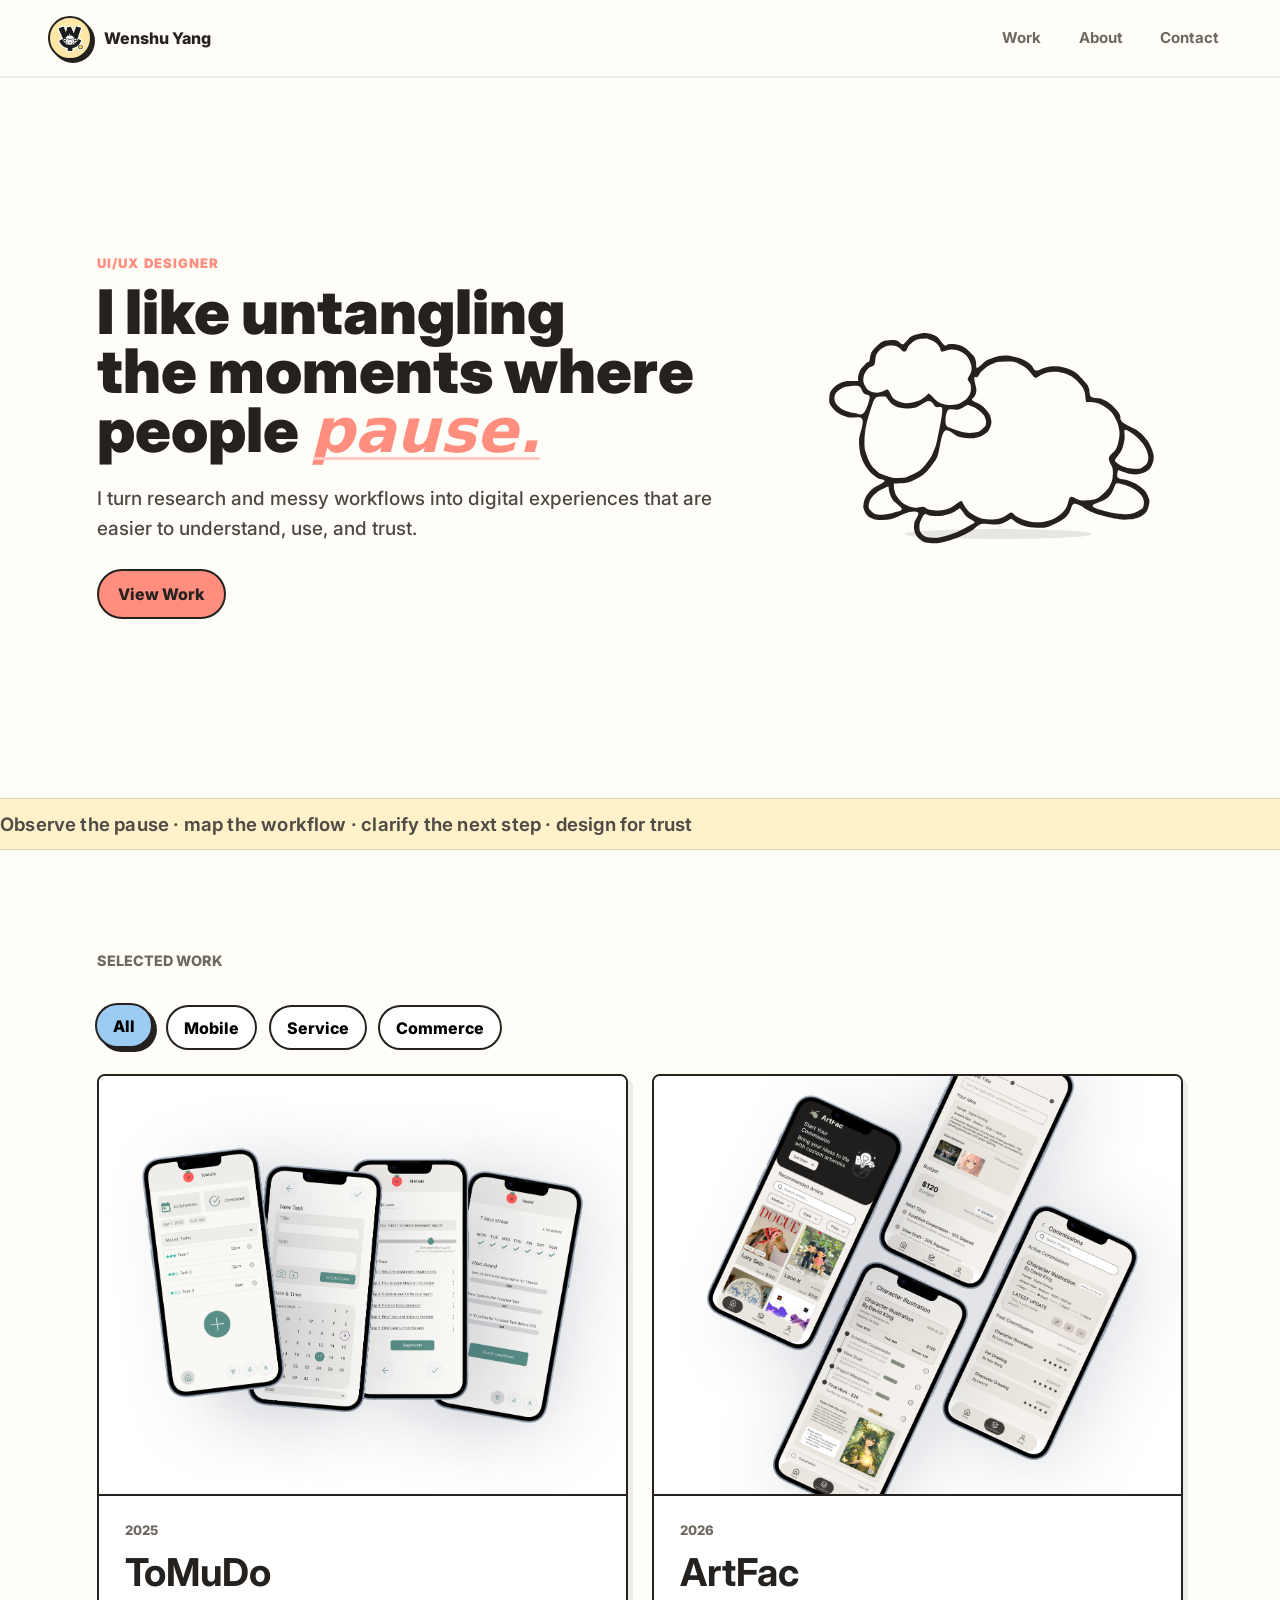
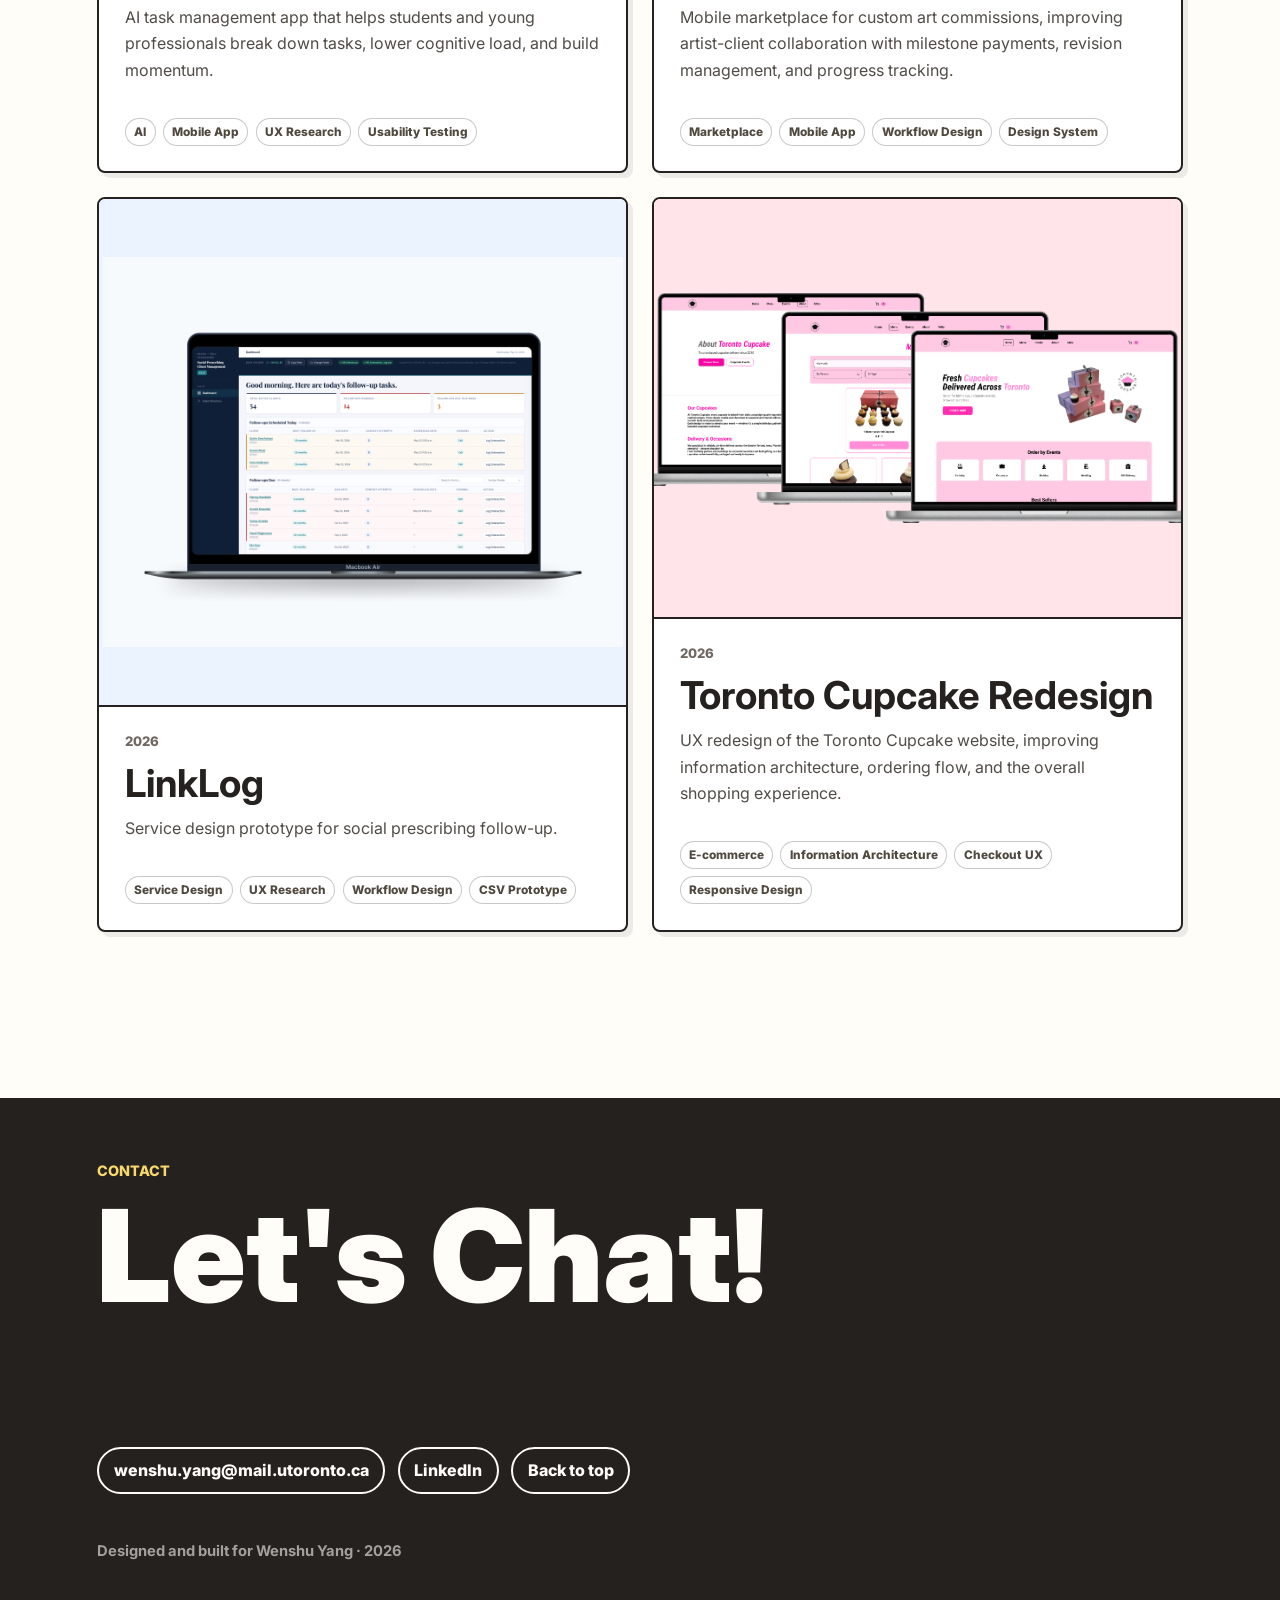
==== commit 1e628ef9: "Update homepage hero interaction" ====
--- a/index.html
+++ b/index.html
@@ -36,23 +36,35 @@
     <main id="top">
       <section class="hero section-shell" aria-labelledby="hero-title">
         <div class="hero-stage">
-          <h1 id="hero-title">
-            <span>Hi, I am Wenshu Yang.</span>
-            <span>A UX designer.</span>
-          </h1>
-          <p class="hero-text">
-            I turn research, systems thinking, and tiny interaction details into products and services that feel easier to start, follow, and trust.
-          </p>
-          <div class="hero-actions" aria-label="Portfolio shortcuts">
-            <a class="button primary" href="#work">View Work</a>
+          <div class="hero-copy">
+            <p class="hero-role-label">UI/UX Designer</p>
+            <h1 id="hero-title">
+              <span>I like untangling</span>
+              <span>the moments where</span>
+              <span>people <span class="hero-emphasis">pause.</span></span>
+            </h1>
+            <p class="hero-text">
+              I turn research and messy workflows into digital experiences that are easier to understand, use, and trust.
+            </p>
+            <div class="hero-actions" aria-label="Portfolio shortcuts">
+              <a class="button primary" href="#work">View Work</a>
+            </div>
           </div>
-          <span class="hero-label location-label">Based in Toronto, CA</span>
-          <span class="hero-label mindset-label">Messy signals → clear systems.</span>
+          <div class="hero-sheep-panel">
+            <button class="hero-sheep-zone" type="button" aria-label="Reveal a sheep note">
+              <span class="hero-sheep-note" data-note-theme="toronto">Based in Toronto</span>
+              <span class="hero-sheep-baa" aria-hidden="true">baa~</span>
+              <span class="hero-sheep-visual" aria-hidden="true">
+                <span class="hero-sheep-shadow" aria-hidden="true"></span>
+                <svg class="hero-sheep-svg hero-sheep-art" viewBox="0 0 633.0 415.0" xmlns="http://www.w3.org/2000/svg" aria-hidden="true"><path d="M182.0 8.5C177.0 9.5 170.1 10.6 164.5 14.0C158.9 17.4 152.8 27.5 148.5 29.0C144.2 30.5 141.7 24.3 138.5 23.0C135.3 21.7 133.2 21.2 129.5 21.0C125.8 20.8 120.7 21.0 116.5 22.0C112.3 23.0 109.1 23.4 104.5 27.0C99.9 30.6 92.4 37.8 89.0 43.5C85.6 49.3 85.6 58.1 84.0 61.5C82.4 64.9 82.2 61.5 79.5 64.0C76.8 66.5 70.8 72.1 68.0 76.5C65.3 80.9 63.8 87.0 63.0 90.5C62.2 94.0 63.3 96.1 63.0 97.5C62.8 98.9 65.1 98.8 61.5 99.0C57.9 99.3 47.0 98.3 41.5 99.0C36.0 99.7 31.8 101.7 28.5 103.0C25.2 104.3 24.1 104.9 21.5 107.0C18.9 109.1 15.1 112.8 13.0 115.5C10.9 118.3 9.8 120.0 9.0 123.5C8.2 127.0 7.7 132.8 8.0 136.5C8.3 140.2 8.4 141.8 11.0 145.5C13.6 149.3 18.1 155.3 23.5 159.0C28.9 162.8 35.6 165.9 43.5 168.0C51.4 170.1 67.4 164.8 71.0 171.5C74.6 178.3 65.8 198.7 65.0 208.5C64.2 218.3 65.3 224.7 66.0 230.5C66.7 236.3 67.5 239.0 69.0 243.5C70.5 248.0 72.2 252.7 75.0 257.5C77.8 262.3 81.8 268.1 86.0 272.5C90.3 276.9 96.0 281.2 100.5 284.0C105.0 286.8 114.7 286.2 113.0 289.5C111.3 292.8 96.5 298.8 90.5 304.0C84.5 309.2 79.9 315.3 77.0 320.5C74.1 325.8 73.5 331.7 73.0 335.5C72.5 339.3 73.2 340.8 74.0 343.5C74.8 346.2 76.3 349.1 78.0 351.5C79.8 353.9 81.1 356.1 84.5 358.0C87.9 359.9 93.3 362.2 98.5 363.0C103.7 363.8 110.2 363.5 115.5 363.0C120.8 362.5 123.0 362.5 130.5 360.0C138.0 357.5 152.7 349.7 160.5 348.0C168.3 346.3 175.9 346.6 177.5 350.0C179.1 353.4 171.3 362.9 170.0 368.5C168.8 374.1 169.3 379.3 170.0 383.5C170.7 387.7 172.1 390.6 174.0 393.5C175.9 396.4 178.6 398.9 181.5 401.0C184.4 403.1 185.5 405.0 191.5 406.0C197.5 407.0 207.0 408.7 217.5 407.0C228.0 405.3 244.3 399.8 254.5 396.0C264.7 392.2 271.3 388.2 278.5 384.0C285.7 379.8 289.5 373.0 297.5 371.0C305.5 369.0 319.2 372.5 326.5 372.0C333.8 371.5 337.2 369.7 341.5 368.0C345.8 366.3 350.2 363.0 352.5 362.0C354.8 361.0 353.0 360.7 355.5 362.0C358.0 363.3 362.7 367.7 367.5 370.0C372.3 372.3 377.2 374.7 384.5 376.0C391.8 377.3 404.3 378.2 411.5 378.0C418.7 377.8 420.8 377.5 427.5 375.0C434.2 372.5 445.4 367.1 451.5 363.0C457.6 358.9 460.5 355.5 464.0 350.5C467.5 345.5 468.8 335.4 472.5 333.0C476.3 330.6 482.2 334.2 486.5 336.0C490.8 337.8 493.0 341.2 498.5 344.0C504.0 346.8 509.3 350.0 519.5 353.0C529.7 356.0 549.2 360.5 559.5 362.0C569.8 363.5 576.2 362.3 581.5 362.0C586.8 361.7 588.2 361.0 591.5 360.0C594.8 359.0 598.1 358.3 601.5 356.0C604.9 353.8 609.4 350.8 612.0 346.5C614.6 342.3 616.3 334.5 617.0 330.5C617.7 326.5 617.0 325.7 616.0 322.5C615.0 319.3 612.9 314.6 611.0 311.5C609.1 308.4 607.9 306.9 604.5 304.0C601.1 301.1 595.2 296.7 590.5 294.0C585.8 291.3 582.0 289.8 576.5 288.0C571.0 286.2 560.8 285.9 557.5 283.0C554.3 280.1 556.7 272.8 557.0 270.5C557.3 268.2 555.4 268.1 559.5 269.0C563.6 269.9 575.2 274.8 581.5 276.0C587.8 277.2 592.3 277.0 597.5 276.0C602.7 275.0 608.8 272.3 612.5 270.0C616.3 267.8 617.9 266.1 620.0 262.5C622.1 258.9 624.3 253.0 625.0 248.5C625.7 244.0 625.3 240.5 624.0 235.5C622.7 230.5 619.2 222.8 617.0 218.5C614.8 214.2 614.6 213.6 611.0 209.5C607.4 205.4 603.0 199.3 595.5 194.0C588.0 188.7 571.8 182.6 566.0 177.5C560.3 172.4 562.8 167.3 561.0 163.5C559.2 159.7 558.1 158.1 555.0 154.5C551.9 150.9 547.3 145.6 542.5 142.0C537.8 138.4 532.5 135.2 526.5 133.0C520.5 130.8 510.6 132.4 506.5 129.0C502.4 125.6 503.6 116.8 502.0 112.5C500.4 108.3 500.9 108.3 497.0 103.5C493.1 98.8 484.1 88.6 478.5 84.0C472.9 79.4 469.8 78.2 463.5 76.0C457.2 73.8 447.8 71.5 440.5 71.0C433.2 70.5 426.0 71.7 419.5 73.0C413.0 74.3 406.2 79.8 401.5 79.0C396.8 78.2 395.7 71.5 391.5 68.0C387.3 64.5 383.2 60.8 376.5 58.0C369.8 55.2 358.2 52.2 351.5 51.0C344.8 49.8 342.0 50.3 336.5 51.0C331.0 51.7 323.7 53.3 318.5 55.0C313.3 56.7 310.3 57.8 305.5 61.0C300.7 64.2 292.6 73.9 289.5 74.0C286.4 74.1 288.3 65.4 287.0 61.5C285.8 57.6 285.6 54.9 282.0 50.5C278.4 46.1 271.1 38.6 265.5 35.0C259.9 31.4 253.7 30.0 248.5 29.0C243.3 28.0 238.0 28.7 234.5 29.0C231.0 29.3 230.8 33.2 227.5 31.0C224.2 28.8 218.2 19.3 214.5 16.0C210.8 12.7 208.8 12.3 205.5 11.0C202.2 9.7 198.4 8.4 194.5 8.0C190.6 7.6 187.0 7.5 182.0 8.5ZM187.0 18.5C184.2 18.5 182.4 18.3 179.5 19.0C176.6 19.8 172.9 20.8 169.5 23.0C166.1 25.3 161.4 29.6 159.0 32.5C156.6 35.4 156.3 38.8 155.0 40.5C153.8 42.3 152.8 42.8 151.5 43.0C150.3 43.3 149.2 43.2 147.5 42.0C145.8 40.8 144.2 37.7 141.5 36.0C138.8 34.3 135.2 32.7 131.5 32.0C127.8 31.3 123.8 30.8 119.5 32.0C115.2 33.2 109.3 35.9 105.5 39.0C101.8 42.1 98.9 45.8 97.0 50.5C95.1 55.3 96.3 63.6 94.0 67.5C91.8 71.4 86.7 71.0 83.5 74.0C80.3 77.0 76.8 81.3 75.0 85.5C73.3 89.8 72.5 95.2 73.0 99.5C73.5 103.8 76.3 108.6 78.0 111.5C79.8 114.4 80.8 115.4 83.5 117.0C86.3 118.6 90.7 120.5 94.5 121.0C98.3 121.5 102.7 121.0 106.5 120.0C110.3 119.0 114.9 115.3 117.5 115.0C120.1 114.8 120.3 116.1 122.0 118.5C123.8 120.9 125.9 126.8 128.0 129.5C130.1 132.3 130.3 133.1 134.5 135.0C138.8 136.9 146.5 140.7 153.5 141.0C160.5 141.3 170.8 138.7 176.5 137.0C182.2 135.3 184.3 133.2 187.5 131.0C190.7 128.8 193.5 125.2 195.5 124.0C197.5 122.8 196.2 121.5 199.5 124.0C202.8 126.5 210.3 135.7 215.5 139.0C220.7 142.3 224.5 143.3 230.5 144.0C236.5 144.7 245.5 144.5 251.5 143.0C257.5 141.5 263.1 137.3 266.5 135.0C269.9 132.8 270.3 132.1 272.0 129.5C273.8 126.9 276.2 123.5 277.0 119.5C277.8 115.5 277.8 109.2 277.0 105.5C276.2 101.8 272.8 99.5 272.0 97.5C271.2 95.5 271.0 96.2 272.0 93.5C273.0 90.8 277.0 85.7 278.0 81.5C279.0 77.3 279.0 73.0 278.0 68.5C277.0 64.0 274.4 58.3 272.0 54.5C269.6 50.8 267.3 48.4 263.5 46.0C259.8 43.6 253.7 41.2 249.5 40.0C245.3 38.8 242.8 38.5 238.5 39.0C234.2 39.5 226.6 42.8 223.5 43.0C220.4 43.3 220.9 41.9 220.0 40.5C219.1 39.1 219.6 36.9 218.0 34.5C216.4 32.1 214.1 28.6 210.5 26.0C206.9 23.4 200.4 20.3 196.5 19.0C192.6 17.8 189.8 18.5 187.0 18.5ZM332.0 62.5C326.5 63.0 325.3 63.6 321.5 65.0C317.8 66.4 313.6 68.3 309.5 71.0C305.4 73.8 300.2 78.2 297.0 81.5C293.8 84.8 292.7 89.0 290.5 91.0C288.3 93.0 284.4 89.4 284.0 93.5C283.6 97.6 287.8 109.8 288.0 115.5C288.2 121.2 286.3 124.2 285.0 127.5C283.7 130.8 277.9 132.6 280.0 135.5C282.1 138.4 292.2 140.8 297.5 145.0C302.8 149.2 308.9 155.9 312.0 160.5C315.1 165.1 315.3 169.0 316.0 172.5C316.7 176.0 316.7 178.3 316.0 181.5C315.3 184.7 313.6 188.8 312.0 191.5C310.4 194.3 309.4 195.8 306.5 198.0C303.6 200.3 299.2 203.3 294.5 205.0C289.8 206.7 285.2 208.0 278.5 208.0C271.8 208.0 263.0 207.3 254.5 205.0C246.0 202.7 234.1 188.4 227.5 194.0C220.9 199.6 218.3 228.8 215.0 238.5C211.8 248.3 211.5 247.2 208.0 252.5C204.5 257.8 198.8 265.6 194.0 270.5C189.3 275.4 184.3 278.9 179.5 282.0C174.8 285.1 170.2 287.2 165.5 289.0C160.8 290.8 157.0 292.2 151.5 293.0C146.0 293.8 135.9 293.6 132.5 294.0C129.1 294.4 131.1 293.4 131.0 295.5C130.9 297.6 131.0 302.7 132.0 306.5C133.0 310.3 133.9 314.1 137.0 318.5C140.1 322.9 144.9 329.4 150.5 333.0C156.1 336.6 164.5 339.2 170.5 340.0C176.5 340.8 181.7 337.3 186.5 338.0C191.3 338.7 193.8 342.8 199.5 344.0C205.2 345.2 214.0 345.7 220.5 345.0C227.0 344.3 232.5 342.8 238.5 340.0C244.5 337.2 252.8 330.0 256.5 328.0C260.2 326.0 258.6 325.9 260.5 328.0C262.4 330.1 265.0 336.7 268.0 340.5C271.0 344.3 273.3 347.6 278.5 351.0C283.8 354.4 292.0 359.2 299.5 361.0C307.0 362.8 317.0 362.5 323.5 362.0C330.0 361.5 333.8 360.0 338.5 358.0C343.2 356.0 348.5 351.3 351.5 350.0C354.5 348.7 354.5 349.0 356.5 350.0C358.5 351.0 359.5 353.7 363.5 356.0C367.5 358.3 375.5 362.2 380.5 364.0C385.5 365.8 387.8 366.5 393.5 367.0C399.2 367.5 408.3 367.7 414.5 367.0C420.7 366.3 425.0 365.3 430.5 363.0C436.0 360.7 442.8 356.9 447.5 353.0C452.3 349.1 456.0 344.8 459.0 339.5C462.0 334.2 463.3 324.3 465.5 321.0C467.8 317.8 470.2 319.5 472.5 320.0C474.8 320.5 476.8 323.0 479.5 324.0C482.2 325.0 483.7 325.8 488.5 326.0C493.3 326.2 502.8 326.2 508.5 325.0C514.2 323.8 517.8 322.3 522.5 319.0C527.3 315.8 533.4 309.8 537.0 305.5C540.6 301.3 542.3 297.3 544.0 293.5C545.7 289.7 546.5 287.2 547.0 282.5C547.5 277.8 548.2 271.7 547.0 265.5C545.8 259.3 538.8 251.8 540.0 245.5C541.2 239.2 550.7 234.5 554.0 227.5C557.3 220.5 559.2 209.8 560.0 203.5C560.8 197.2 559.8 194.2 559.0 189.5C558.2 184.8 557.5 180.8 555.0 175.5C552.5 170.2 548.9 162.8 544.0 157.5C539.1 152.3 530.8 146.9 525.5 144.0C520.3 141.1 517.0 140.8 512.5 140.0C508.0 139.2 501.3 139.8 498.5 139.0C495.8 138.3 496.8 138.6 496.0 135.5C495.3 132.4 495.3 125.0 494.0 120.5C492.7 116.0 491.1 112.8 488.0 108.5C484.9 104.3 479.8 98.6 475.5 95.0C471.3 91.4 467.7 89.2 462.5 87.0C457.3 84.8 450.0 82.8 444.5 82.0C439.0 81.2 434.7 81.3 429.5 82.0C424.3 82.7 417.8 84.3 413.5 86.0C409.2 87.7 406.0 91.0 403.5 92.0C401.0 93.0 401.8 94.8 398.5 92.0C395.2 89.2 388.5 79.3 383.5 75.0C378.5 70.7 373.3 68.2 368.5 66.0C363.7 63.8 360.6 62.6 354.5 62.0C348.4 61.4 337.5 62.0 332.0 62.5ZM43.0 109.5C37.5 110.2 35.0 111.2 31.5 113.0C28.0 114.8 24.3 117.8 22.0 120.5C19.8 123.3 18.3 126.2 18.0 129.5C17.7 132.8 18.4 137.3 20.0 140.5C21.6 143.8 24.6 146.6 27.5 149.0C30.4 151.4 32.8 153.2 37.5 155.0C42.2 156.8 49.5 159.2 55.5 160.0C61.5 160.8 68.6 165.1 73.5 160.0C78.4 154.9 85.0 135.8 85.0 129.5C85.0 123.2 76.9 125.4 73.5 122.0C70.1 118.6 69.6 111.1 64.5 109.0C59.4 106.9 48.5 108.8 43.0 109.5ZM113.0 128.5C109.8 128.8 100.7 127.5 96.5 131.0C92.3 134.5 90.9 141.3 88.0 149.5C85.1 157.8 81.0 172.3 79.0 180.5C77.0 188.7 76.7 192.5 76.0 198.5C75.3 204.5 74.8 210.7 75.0 216.5C75.2 222.3 75.0 226.7 77.0 233.5C79.0 240.3 83.4 251.4 87.0 257.5C90.6 263.6 95.1 266.9 98.5 270.0C101.9 273.1 102.5 273.8 107.5 276.0C112.5 278.2 121.8 281.8 128.5 283.0C135.2 284.2 142.8 283.3 147.5 283.0C152.2 282.7 150.8 283.5 156.5 281.0C162.2 278.5 174.4 273.6 181.5 268.0C188.6 262.4 194.9 253.3 199.0 247.5C203.1 241.8 203.7 239.3 206.0 233.5C208.3 227.7 210.2 225.8 213.0 212.5C215.8 199.2 223.4 164.3 223.0 153.5C222.6 142.8 214.8 150.8 210.5 148.0C206.3 145.3 204.2 136.7 197.5 137.0C190.8 137.3 179.5 147.8 170.5 150.0C161.5 152.2 150.8 151.3 143.5 150.0C136.2 148.7 131.1 145.4 126.5 142.0C121.9 138.6 118.3 131.8 116.0 129.5C113.8 127.3 116.3 128.3 113.0 128.5ZM269.0 145.5C265.8 146.8 260.4 151.4 254.5 153.0C248.6 154.6 237.6 150.3 233.5 155.0C229.4 159.8 228.3 175.7 230.0 181.5C231.7 187.3 237.4 187.4 243.5 190.0C249.6 192.6 259.7 195.8 266.5 197.0C273.3 198.2 279.8 197.5 284.5 197.0C289.2 196.5 291.3 195.9 294.5 194.0C297.8 192.1 302.1 187.8 304.0 185.5C305.9 183.3 305.7 182.5 306.0 180.5C306.3 178.5 306.8 176.5 306.0 173.5C305.2 170.5 304.1 166.3 301.0 162.5C297.9 158.8 292.1 153.9 287.5 151.0C282.9 148.1 276.6 145.9 273.5 145.0C270.4 144.1 272.2 144.2 269.0 145.5ZM570.0 192.5C568.6 194.6 570.5 202.5 570.0 207.5C569.5 212.5 568.3 218.0 567.0 222.5C565.7 227.0 564.5 230.2 562.0 234.5C559.5 238.8 553.3 245.3 552.0 248.5C550.7 251.7 552.1 251.6 554.0 253.5C555.9 255.4 559.3 258.1 563.5 260.0C567.8 261.9 574.2 264.0 579.5 265.0C584.8 266.0 591.7 266.2 595.5 266.0C599.3 265.8 599.9 265.4 602.5 264.0C605.1 262.6 609.1 259.6 611.0 257.5C612.9 255.4 613.3 253.7 614.0 251.5C614.7 249.3 615.3 247.8 615.0 244.5C614.7 241.2 613.8 236.0 612.0 231.5C610.2 227.0 607.3 221.9 604.0 217.5C600.8 213.1 596.8 208.8 592.5 205.0C588.3 201.3 582.3 197.1 578.5 195.0C574.8 192.9 571.4 190.4 570.0 192.5ZM554.0 294.5C550.4 296.9 549.4 305.6 546.0 310.5C542.6 315.4 539.7 319.7 533.5 324.0C527.3 328.3 508.7 332.7 509.0 336.5C509.3 340.3 526.1 344.4 535.5 347.0C544.9 349.6 557.3 351.3 565.5 352.0C573.7 352.7 578.5 352.5 584.5 351.0C590.5 349.5 597.9 345.6 601.5 343.0C605.1 340.4 605.3 338.4 606.0 335.5C606.8 332.6 606.7 328.7 606.0 325.5C605.3 322.3 603.9 319.3 602.0 316.5C600.1 313.8 597.6 311.4 594.5 309.0C591.4 306.6 588.0 304.2 583.5 302.0C579.0 299.8 572.4 297.3 567.5 296.0C562.6 294.8 557.6 292.1 554.0 294.5ZM117.0 300.5C113.4 302.1 104.2 306.7 99.5 310.0C94.8 313.3 91.4 317.6 89.0 320.5C86.6 323.4 86.0 325.0 85.0 327.5C84.0 330.0 83.0 332.8 83.0 335.5C83.0 338.2 83.3 340.9 85.0 343.5C86.8 346.1 90.9 349.4 93.5 351.0C96.1 352.6 97.3 352.7 100.5 353.0C103.7 353.3 107.3 353.7 112.5 353.0C117.7 352.3 125.9 350.8 131.5 349.0C137.1 347.3 146.4 346.4 146.0 342.5C145.6 338.6 133.0 331.2 129.0 325.5C125.0 319.8 123.3 312.7 122.0 308.5C120.7 304.3 121.8 301.8 121.0 300.5C120.2 299.2 120.6 298.9 117.0 300.5ZM254.0 342.5C251.7 343.7 248.6 346.9 243.5 349.0C238.4 351.1 230.7 354.0 223.5 355.0C216.3 356.0 206.0 355.5 200.5 355.0C195.0 354.5 193.1 351.4 190.5 352.0C187.9 352.6 186.8 355.4 185.0 358.5C183.3 361.6 180.8 366.7 180.0 370.5C179.2 374.3 179.7 378.8 180.0 381.5C180.3 384.2 180.9 384.8 182.0 386.5C183.1 388.3 184.3 390.4 186.5 392.0C188.8 393.6 190.0 395.3 195.5 396.0C201.0 396.7 210.2 397.7 219.5 396.0C228.8 394.3 241.7 390.0 251.5 386.0C261.3 382.0 273.1 375.3 278.5 372.0C283.9 368.8 285.5 369.0 284.0 366.5C282.5 364.0 273.9 361.1 269.5 357.0C265.1 352.9 260.1 344.4 257.5 342.0C254.9 339.6 256.3 341.3 254.0 342.5Z" fill="#24211f" fill-rule="evenodd"></path></svg>
+              </span>
+            </button>
+          </div>
         </div>
       </section>
 
       <section class="intro-strip" aria-label="Design focus">
-        <p>From clicks to clarity · reading behavior signals · structuring messy flows · designing with visual tone</p>
+        <p>Observe the pause · map the workflow · clarify the next step · design for trust</p>
       </section>
 
       <section class="work section-shell" id="work" aria-labelledby="work-title">
--- a/styles.css
+++ b/styles.css
@@ -153,6 +153,27 @@
 
 .hero-stage {
   position: relative;
+  display: grid;
+  grid-template-columns: minmax(0, 0.95fr) minmax(240px, 0.58fr);
+  align-items: center;
+  gap: clamp(2rem, 6vw, 6rem);
+  width: 100%;
+}
+
+.hero-copy {
+  display: grid;
+  align-content: center;
+}
+
+.hero-role-label {
+  width: fit-content;
+  margin: 0 0 0.85rem;
+  color: var(--coral);
+  font-size: clamp(0.82rem, 0.95vw, 0.95rem);
+  font-weight: 900;
+  letter-spacing: 0.08em;
+  line-height: 1;
+  text-transform: uppercase;
 }
 
 .eyebrow {
@@ -185,16 +206,72 @@
 }
 
 h1 {
-  max-width: 1240px;
-  margin-bottom: 1.35rem;
+  max-width: min(100%, 1060px);
+  margin-bottom: 1.25rem;
   font-family: "Inter", system-ui, sans-serif;
-  font-size: clamp(4.3rem, 7.35vw, 9.7rem);
-  font-weight: 900;
-  line-height: 1.02;
-}
-
-.hero h1 span {
+  font-size: clamp(3.45rem, 6.05vw, 7.9rem);
+  font-weight: 900;
+  line-height: 0.96;
+}
+
+.hero h1 {
+  max-width: 760px;
+  margin-bottom: 1.4rem;
+  font-size: clamp(3rem, 4.8vw, 6.1rem);
+}
+
+.hero h1 > span {
   display: block;
+}
+
+.hero-role-label,
+.hero h1 > span,
+.hero-text,
+.hero-actions {
+  opacity: 0;
+  transform: translateY(14px);
+  animation: heroFadeUp 780ms cubic-bezier(0.2, 0.72, 0.18, 1) forwards;
+}
+
+.hero h1 > span:nth-child(1) {
+  animation-delay: 90ms;
+}
+
+.hero h1 > span:nth-child(2) {
+  animation-delay: 210ms;
+}
+
+.hero h1 > span:nth-child(3) {
+  animation-delay: 330ms;
+}
+
+.hero-text {
+  animation-delay: 490ms;
+}
+
+.hero-actions {
+  animation-delay: 650ms;
+}
+
+.hero-emphasis {
+  position: relative;
+  display: inline-block;
+  color: var(--coral);
+  font-style: italic;
+}
+
+.hero-emphasis::after {
+  content: "";
+  position: absolute;
+  left: 0.04em;
+  right: 0.02em;
+  bottom: 0.03em;
+  height: 0.045em;
+  border-radius: 999px;
+  background: color-mix(in srgb, var(--coral) 48%, #fff 52%);
+  transform: scaleX(0);
+  transform-origin: left center;
+  animation: drawPauseUnderline 760ms cubic-bezier(0.25, 0.78, 0.18, 1) 940ms forwards;
 }
 
 h2 {
@@ -208,19 +285,20 @@
 }
 
 .hero-text {
-  max-width: 920px;
-  margin-top: clamp(2rem, 5vw, 4.5rem);
+  max-width: 620px;
+  margin-top: 0;
+  margin-bottom: 1.6rem;
   color: #4d4842;
-  font-size: clamp(1.2rem, 2vw, 2rem);
+  font-size: clamp(1.12rem, 1.48vw, 1.42rem);
   font-weight: 500;
-  line-height: 1.5;
+  line-height: 1.58;
 }
 
 .hero-actions {
   display: flex;
   flex-wrap: wrap;
   gap: 0.85rem;
-  margin-top: clamp(1.4rem, 3vw, 2.5rem);
+  margin-top: 0;
 }
 
 .button,
@@ -255,61 +333,294 @@
   background: #fff;
 }
 
-.hero-label {
+.hero-sheep-panel {
+  position: relative;
+  grid-column: 2;
+  display: grid;
+  place-items: center;
+  min-height: clamp(260px, 32vw, 400px);
+}
+
+.hero-sheep-zone {
+  position: relative;
+  justify-self: center;
+  display: grid;
+  place-items: center;
+  width: min(100%, 340px);
+  min-width: 0;
+  min-height: clamp(230px, 26vw, 340px);
+  padding: 0;
+  border: 0;
+  appearance: none;
+  background: transparent;
+  color: #6f6860;
+  cursor: pointer;
+  font: inherit;
+  opacity: 0;
+  text-align: left;
+  touch-action: manipulation;
+  transform: translateY(10px);
+  animation: heroFadeUp 720ms cubic-bezier(0.2, 0.72, 0.18, 1) 760ms forwards;
+}
+
+.hero-sheep-zone:focus-visible {
+  outline: 2px solid rgba(36, 33, 31, 0.32);
+  outline-offset: 6px;
+  border-radius: 18px;
+}
+
+.hero-sheep-visual {
+  position: relative;
+  display: block;
+  width: clamp(280px, 26vw, 380px);
+  transform-origin: 50% 94%;
+}
+
+.hero-sheep-zone:hover .hero-sheep-visual {
+  animation: sheepWobble 850ms cubic-bezier(0.32, 0.64, 0.35, 1.32);
+}
+
+.hero-sheep-visual.is-hinting {
+  animation: sheepWobble 850ms cubic-bezier(0.32, 0.64, 0.35, 1.32);
+}
+
+.hero-sheep-svg {
+  display: block;
+  width: 100%;
+  height: auto;
+  overflow: visible;
+  transform-origin: 50% 96%;
+}
+
+.hero-sheep-svg.is-jumping {
+  animation: sheepJump 620ms cubic-bezier(0.34, 1.56, 0.64, 1);
+}
+
+.hero-sheep-art {
+  position: relative;
+  z-index: 2;
+}
+
+.hero-sheep-shadow {
   position: absolute;
-  display: flex;
-  align-items: center;
-  min-height: clamp(4.4rem, 6vw, 6.3rem);
-  width: clamp(18rem, 24vw, 29rem);
-  padding: 1rem clamp(1.25rem, 2vw, 2.2rem);
-  border: 2px solid var(--line);
-  border-radius: 8px;
-  box-shadow: 4px 4px 0 rgba(36, 33, 31, 0.08);
-  font-size: clamp(1.05rem, 1.45vw, 1.65rem);
-  font-weight: 900;
-  line-height: 1.25;
-}
-
-.hero-label::before {
+  left: 52%;
+  bottom: 3.5%;
+  z-index: 1;
+  width: 56%;
+  height: 5%;
+  transform: translateX(-50%);
+  background: var(--ink);
+  border-radius: 50%;
+  opacity: 0.1;
+  transition: opacity 300ms ease, transform 300ms ease;
+}
+
+.hero-sheep-zone:hover .hero-sheep-shadow {
+  transform: translateX(-50%) scaleX(0.92);
+  opacity: 0.14;
+}
+
+.sheep-shadow {
+  fill: var(--ink);
+  opacity: 0.1;
+  transition: opacity 300ms ease, transform 300ms ease;
+  transform-origin: 50% 50%;
+}
+
+.hero-sheep-zone:hover .sheep-shadow {
+  opacity: 0.14;
+  transform: scaleX(0.92);
+}
+
+.sheep-leg {
+  fill: var(--ink);
+}
+
+.sheep-wool {
+  fill: var(--paper);
+  stroke: var(--ink);
+  stroke-width: 7;
+  stroke-linejoin: round;
+}
+
+.sheep-ear,
+.sheep-head {
+  fill: var(--ink);
+}
+
+.sheep-eye {
+  fill: var(--paper);
+}
+
+.sheep-mouth {
+  fill: none;
+  stroke: var(--paper);
+  stroke-width: 4;
+  stroke-linecap: round;
+}
+
+.hero-sheep-note,
+.hero-sheep-baa {
+  position: absolute;
+  opacity: 0;
+  pointer-events: none;
+}
+
+.hero-sheep-zone.is-visible .hero-sheep-note {
+  animation: sheepNoteAppear 2.15s ease forwards;
+}
+
+.hero-sheep-zone.is-visible .hero-sheep-baa {
+  animation: sheepBaaAppear 1.2s ease forwards;
+}
+
+.hero-sheep-note {
+  bottom: 92%;
+  left: -1.6rem;
+  z-index: 4;
+  width: max-content;
+  max-width: 220px;
+  padding: 0.6rem 0.9rem;
+  background: #fff;
+  border: 2px solid var(--line);
+  border-radius: 14px;
+  filter: drop-shadow(3px 3px 0 rgba(36, 33, 31, 0.14));
+  text-align: left;
+  color: var(--ink);
+  font-size: clamp(0.9rem, 1.05vw, 1rem);
+  font-weight: 700;
+  line-height: 1.35;
+  letter-spacing: 0.01em;
+  white-space: normal;
+  transform: translateY(6px) scale(0.97) rotate(-5deg);
+}
+
+.hero-sheep-note::after {
   content: "";
   position: absolute;
-  top: 0.7rem;
-  left: 0.7rem;
-  width: 1rem;
-  aspect-ratio: 1;
-  background: var(--paper);
-  border: 2px solid var(--line);
-  border-radius: 50%;
-}
-
-.location-label {
-  top: -5rem;
-  right: 7%;
-  background: #a8dcf0;
-  transform: rotate(12deg);
-}
-
-.mindset-label {
-  right: 0;
-  top: clamp(6.2rem, 9.8vw, 11.8rem);
-  background: #ffe8a6;
-  transform: rotate(-4deg);
+  bottom: -7.5px;
+  left: 70px;
+  width: 12px;
+  height: 12px;
+  background: #fff;
+  border-right: 2px solid var(--line);
+  border-bottom: 2px solid var(--line);
+  transform: rotate(45deg);
+}
+
+.hero-sheep-note[data-note-theme="care"] {
+  color: var(--coral);
+}
+
+.hero-sheep-baa {
+  right: -0.4rem;
+  top: 11%;
+  z-index: 4;
+  color: var(--ink);
+  opacity: 0;
+  font-size: clamp(0.98rem, 1.6vw, 1.25rem);
+  font-weight: 800;
+  font-style: italic;
+  letter-spacing: 0.03em;
+  transform: translateY(8px) rotate(-13deg);
 }
 
 .intro-strip {
-  border-block: 2px solid var(--line);
-  background: var(--ink);
-  color: #fffdf8;
+  border-block: 1px solid rgba(36, 33, 31, 0.14);
+  background: #fff1c9;
+  color: #514c46;
   overflow: hidden;
 }
 
 .intro-strip p {
   width: max-content;
   margin: 0;
-  padding: 1rem 0;
-  font-size: clamp(1rem, 2vw, 1.35rem);
-  font-weight: 800;
-  animation: marquee 18s linear infinite;
+  padding: 0.86rem 0;
+  font-size: clamp(0.98rem, 1.45vw, 1.18rem);
+  font-weight: 650;
+  letter-spacing: 0.01em;
+  animation: marquee 30s linear infinite;
+}
+
+@keyframes heroFadeUp {
+  to {
+    opacity: 1;
+    transform: translateY(0);
+  }
+}
+
+@keyframes drawPauseUnderline {
+  to {
+    transform: scaleX(1);
+  }
+}
+
+@keyframes sheepNoteAppear {
+  0% {
+    opacity: 0;
+    transform: translateY(8px) scale(0.96) rotate(-5deg);
+  }
+  14%,
+  78% {
+    opacity: 1;
+    transform: translateY(0) scale(1) rotate(-5deg);
+  }
+  100% {
+    opacity: 0;
+    transform: translateY(-4px) scale(0.98) rotate(-5deg);
+  }
+}
+
+@keyframes sheepBaaAppear {
+  0% {
+    opacity: 0;
+    transform: translateY(8px) rotate(-13deg);
+  }
+  18%,
+  68% {
+    opacity: 1;
+    transform: translateY(0) rotate(-13deg);
+  }
+  100% {
+    opacity: 0;
+    transform: translateY(-5px) rotate(-13deg);
+  }
+}
+
+@keyframes sheepWobble {
+  0% {
+    transform: translateY(0) rotate(0deg) scale(1, 1);
+  }
+  22% {
+    transform: translateY(-7px) rotate(-4deg) scale(1.03, 0.97);
+  }
+  48% {
+    transform: translateY(1px) rotate(3deg) scale(0.98, 1.02);
+  }
+  72% {
+    transform: translateY(-3px) rotate(-1.5deg) scale(1.01, 0.99);
+  }
+  100% {
+    transform: translateY(0) rotate(0deg) scale(1, 1);
+  }
+}
+
+@keyframes sheepJump {
+  0% {
+    transform: translateY(0) scale(1, 1);
+  }
+  32% {
+    transform: translateY(-24px) scale(0.94, 1.08);
+  }
+  55% {
+    transform: translateY(0) scale(1.08, 0.9);
+  }
+  78% {
+    transform: translateY(-6px) scale(0.98, 1.03);
+  }
+  100% {
+    transform: translateY(0) scale(1, 1);
+  }
 }
 
 @keyframes marquee {
@@ -4137,17 +4448,49 @@
     min-height: auto;
   }
 
-  .hero-label {
+  .hero-stage {
+    grid-template-columns: 1fr;
+    gap: 1.75rem;
+  }
+
+  .hero-copy {
+    max-width: 100%;
+  }
+
+  .hero-sheep-panel {
+    grid-column: 1;
+    min-height: 13rem;
+    place-items: start;
+  }
+
+  .hero-sheep-zone {
     position: relative;
     inset: auto;
-    width: min(100%, 28rem);
-    margin-top: 1rem;
-    transform: rotate(-2deg);
-  }
-
-  .mindset-label {
-    margin-left: auto;
-    transform: rotate(2deg);
+    justify-self: start;
+    width: min(100%, 17rem);
+    min-width: 0;
+    min-height: 12rem;
+    margin-top: 0;
+  }
+
+  .hero-sheep-visual {
+    width: min(100%, 15.5rem);
+  }
+
+  .hero-sheep-note {
+    top: -1.2rem;
+    bottom: auto;
+    left: -0.2rem;
+    right: auto;
+    max-width: min(58vw, 13rem);
+    text-align: left;
+    white-space: normal;
+  }
+
+  .hero-sheep-baa {
+    left: auto;
+    right: -0.2rem;
+    top: 0.9rem;
   }
 
   .project-grid {
@@ -4401,7 +4744,8 @@
   }
 
   h1 {
-    font-size: clamp(3.4rem, 15vw, 5.4rem);
+    font-size: clamp(3rem, 13.2vw, 4.85rem);
+    line-height: 0.98;
   }
 
   .hero {
@@ -4470,7 +4814,15 @@
   *::after {
     scroll-behavior: auto !important;
     animation-duration: 0.01ms !important;
+    animation-delay: 0ms !important;
     animation-iteration-count: 1 !important;
     transition-duration: 0.01ms !important;
   }
-}
+
+  .hero-sheep-zone.is-visible .hero-sheep-note,
+  .hero-sheep-zone.is-visible .hero-sheep-baa {
+    opacity: 1;
+    transform: none;
+    animation: none !important;
+  }
+}
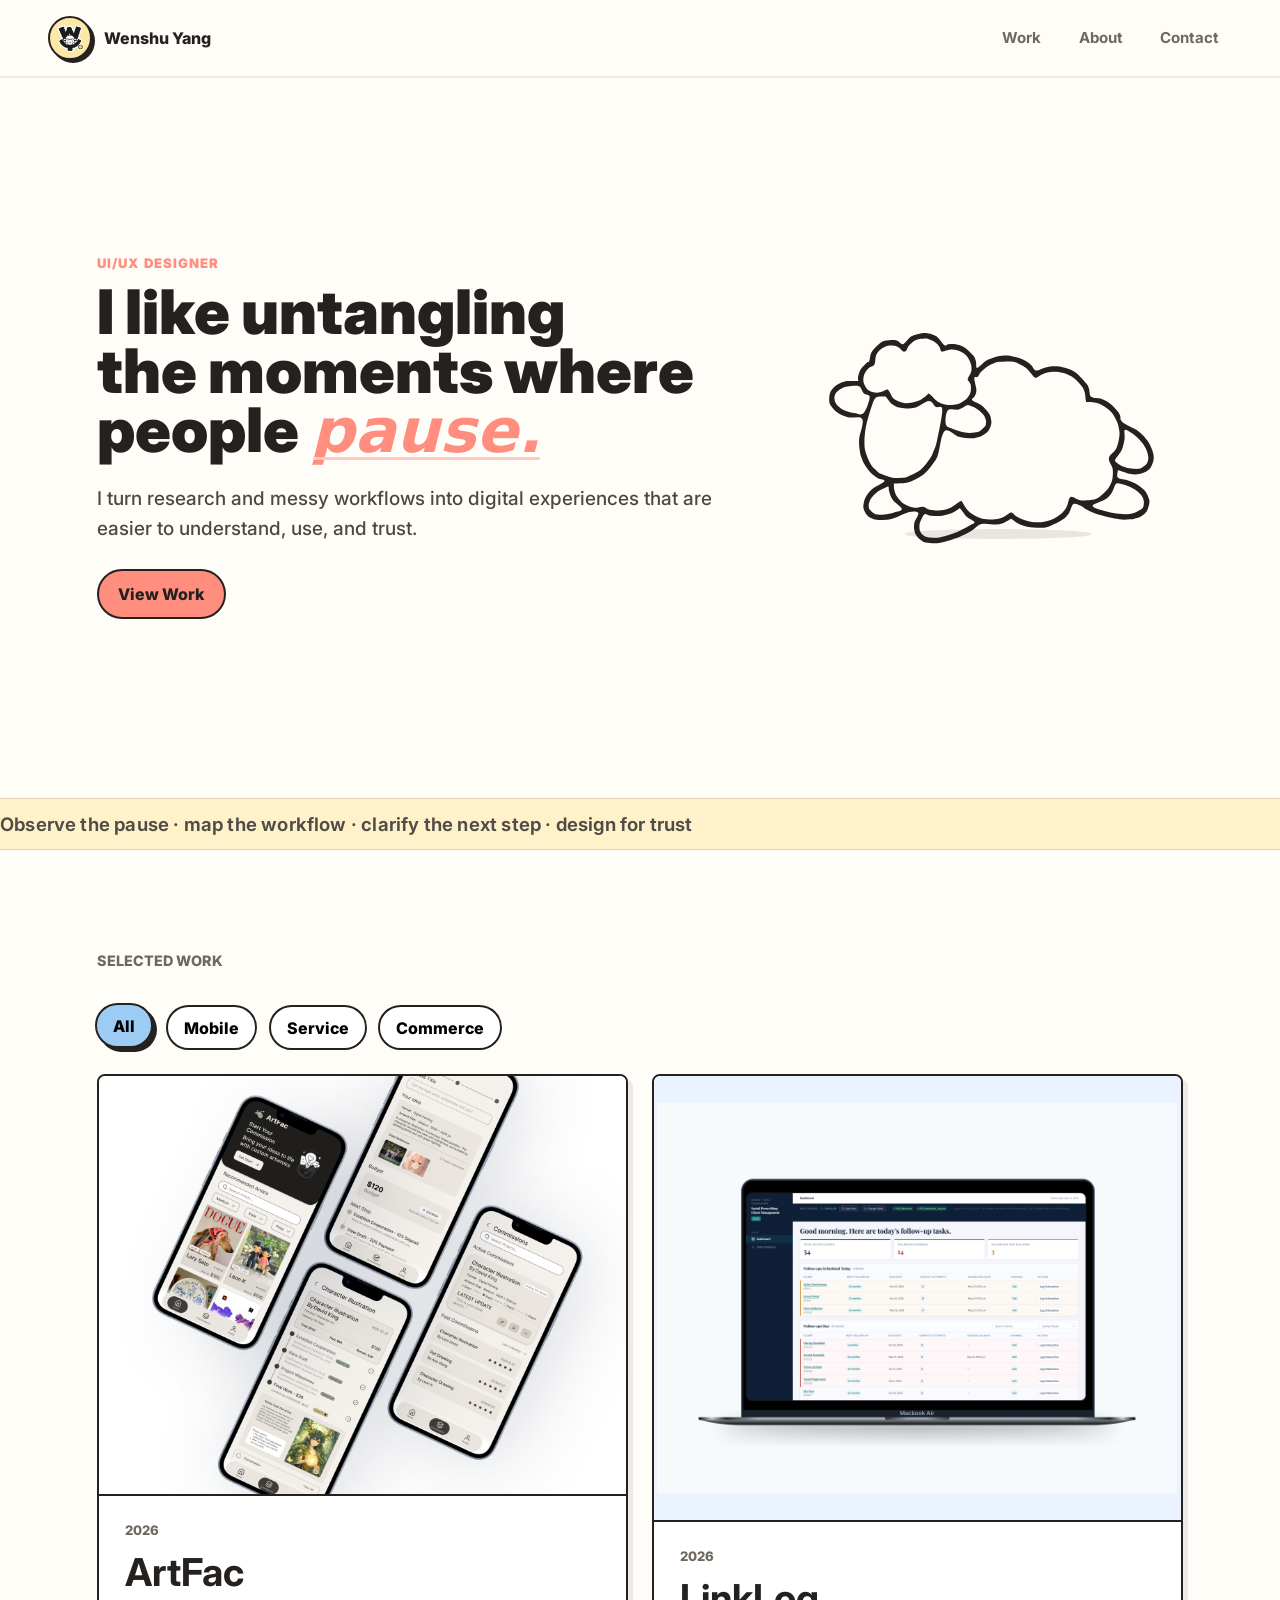
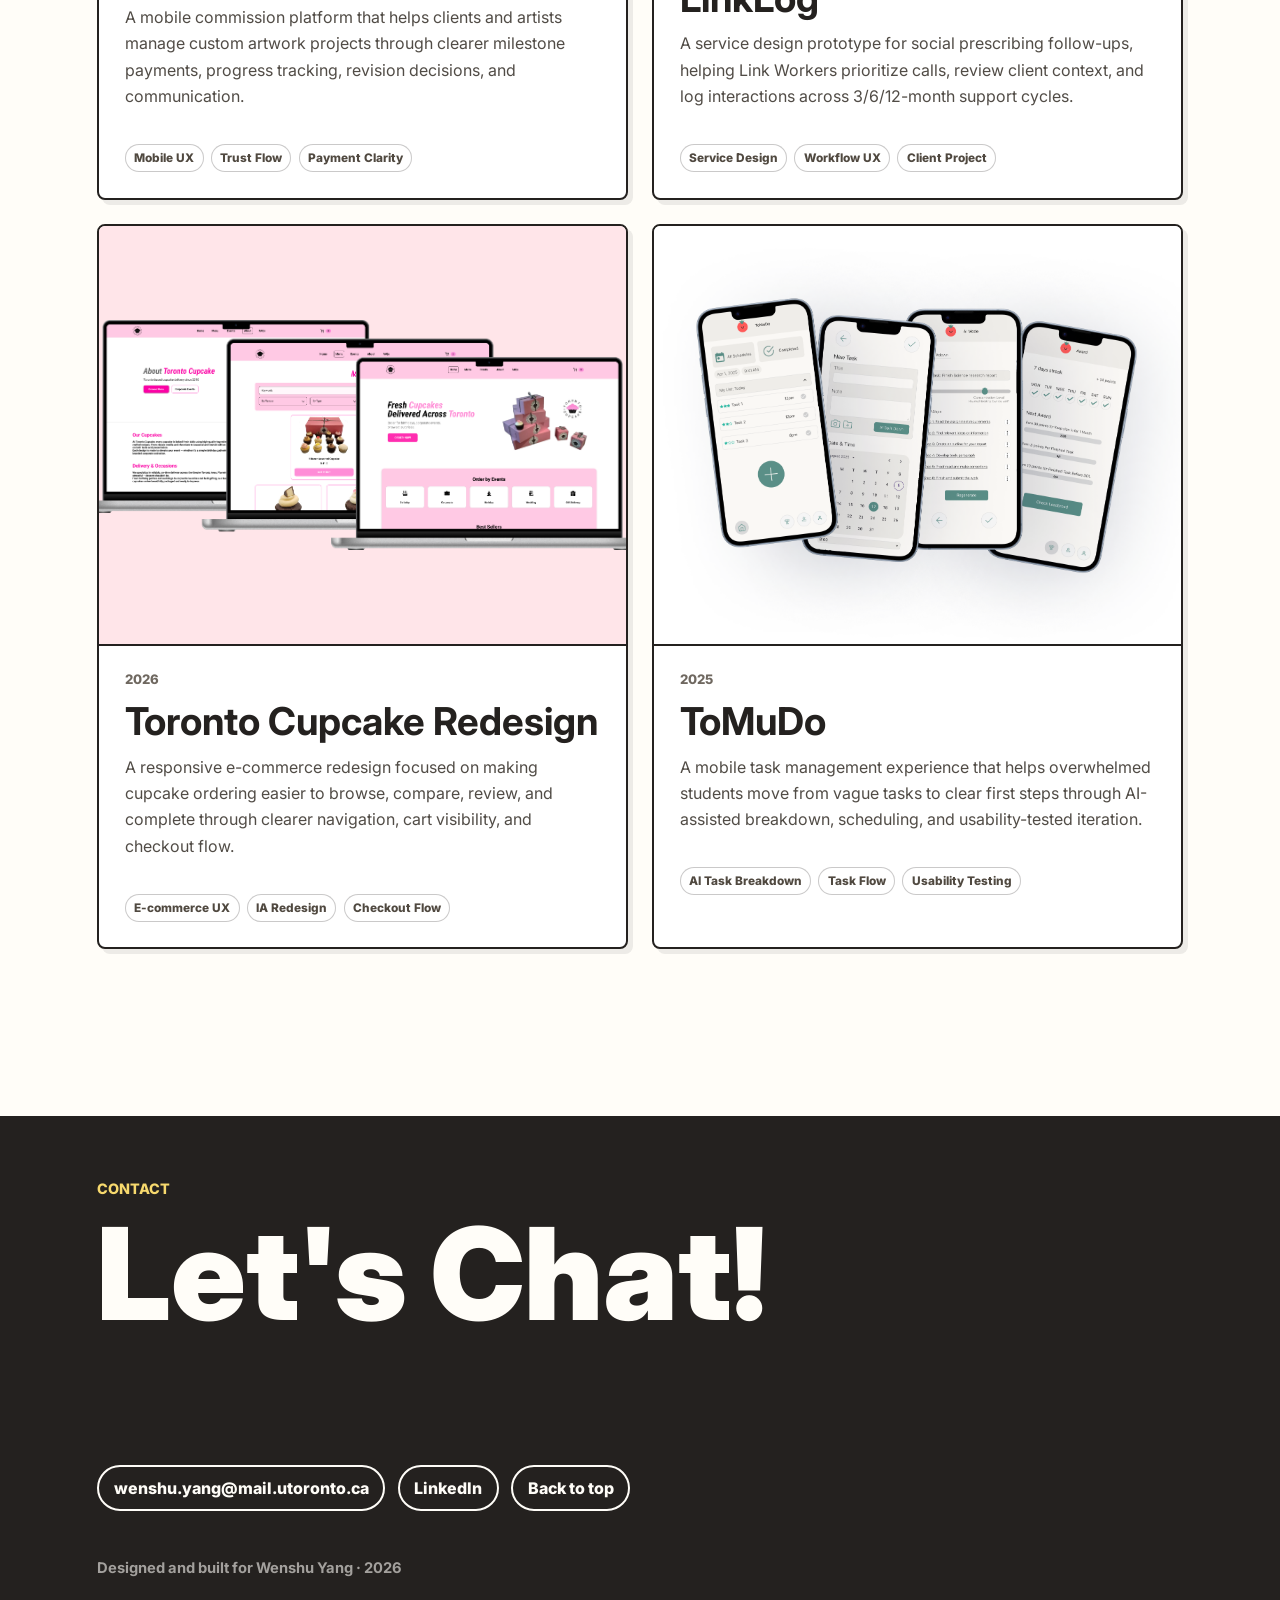
==== commit cc13a9b7: "Update selected work cards" ====
--- a/index.html
+++ b/index.html
@@ -80,25 +80,6 @@
         </div>
 
         <div class="project-grid">
-          <a class="project-card tomu" href="tomudo.html" data-category="mobile" aria-label="Read ToMuDo case study">
-            <div class="project-hero" aria-label="ToMuDo app screens">
-              <img class="project-hero-image tomudo-card-image" src="assets/tomudo-card-showcase.png" alt="Four ToMuDo mobile app screens shown as angled phone mockups" />
-            </div>
-            <div class="project-info">
-              <div class="project-meta">
-                <span>2025</span>
-              </div>
-              <h3>ToMuDo</h3>
-              <p>AI task management app that helps students and young professionals break down tasks, lower cognitive load, and build momentum.</p>
-              <div class="tags">
-                <span>AI</span>
-                <span>Mobile App</span>
-                <span>UX Research</span>
-                <span>Usability Testing</span>
-              </div>
-            </div>
-          </a>
-
           <a class="project-card artfac" href="artfac.html" data-category="mobile" aria-label="Read ArtFac case study">
             <div class="project-hero" aria-label="ArtFac mobile marketplace screens">
               <img class="project-showcase-image artfac-showcase-image" src="assets/artfac-showcase.png" alt="ArtFac mobile app screens for a custom art commission marketplace" />
@@ -108,12 +89,11 @@
                 <span>2026</span>
               </div>
               <h3>ArtFac</h3>
-              <p>Mobile marketplace for custom art commissions, improving artist-client collaboration with milestone payments, revision management, and progress tracking.</p>
+              <p>A mobile commission platform that helps clients and artists manage custom artwork projects through clearer milestone payments, progress tracking, revision decisions, and communication.</p>
               <div class="tags">
-                <span>Marketplace</span>
-                <span>Mobile App</span>
-                <span>Workflow Design</span>
-                <span>Design System</span>
+                <span>Mobile UX</span>
+                <span>Trust Flow</span>
+                <span>Payment Clarity</span>
               </div>
             </div>
           </a>
@@ -127,12 +107,11 @@
                 <span>2026</span>
               </div>
               <h3>LinkLog</h3>
-              <p>Service design prototype for social prescribing follow-up.</p>
+              <p>A service design prototype for social prescribing follow-ups, helping Link Workers prioritize calls, review client context, and log interactions across 3/6/12-month support cycles.</p>
               <div class="tags">
                 <span>Service Design</span>
-                <span>UX Research</span>
-                <span>Workflow Design</span>
-                <span>CSV Prototype</span>
+                <span>Workflow UX</span>
+                <span>Client Project</span>
               </div>
             </div>
           </a>
@@ -146,12 +125,29 @@
                 <span>2026</span>
               </div>
               <h3>Toronto Cupcake Redesign</h3>
-              <p>UX redesign of the Toronto Cupcake website, improving information architecture, ordering flow, and the overall shopping experience.</p>
+              <p>A responsive e-commerce redesign focused on making cupcake ordering easier to browse, compare, review, and complete through clearer navigation, cart visibility, and checkout flow.</p>
               <div class="tags">
-                <span>E-commerce</span>
-                <span>Information Architecture</span>
-                <span>Checkout UX</span>
-                <span>Responsive Design</span>
+                <span>E-commerce UX</span>
+                <span>IA Redesign</span>
+                <span>Checkout Flow</span>
+              </div>
+            </div>
+          </a>
+
+          <a class="project-card tomu" href="tomudo.html" data-category="mobile" aria-label="Read ToMuDo case study">
+            <div class="project-hero" aria-label="ToMuDo app screens">
+              <img class="project-hero-image tomudo-card-image" src="assets/tomudo-card-showcase.png" alt="Four ToMuDo mobile app screens shown as angled phone mockups" />
+            </div>
+            <div class="project-info">
+              <div class="project-meta">
+                <span>2025</span>
+              </div>
+              <h3>ToMuDo</h3>
+              <p>A mobile task management experience that helps overwhelmed students move from vague tasks to clear first steps through AI-assisted breakdown, scheduling, and usability-tested iteration.</p>
+              <div class="tags">
+              <span>AI Task Breakdown</span>
+                <span>Task Flow</span>
+                <span>Usability Testing</span>
               </div>
             </div>
           </a>
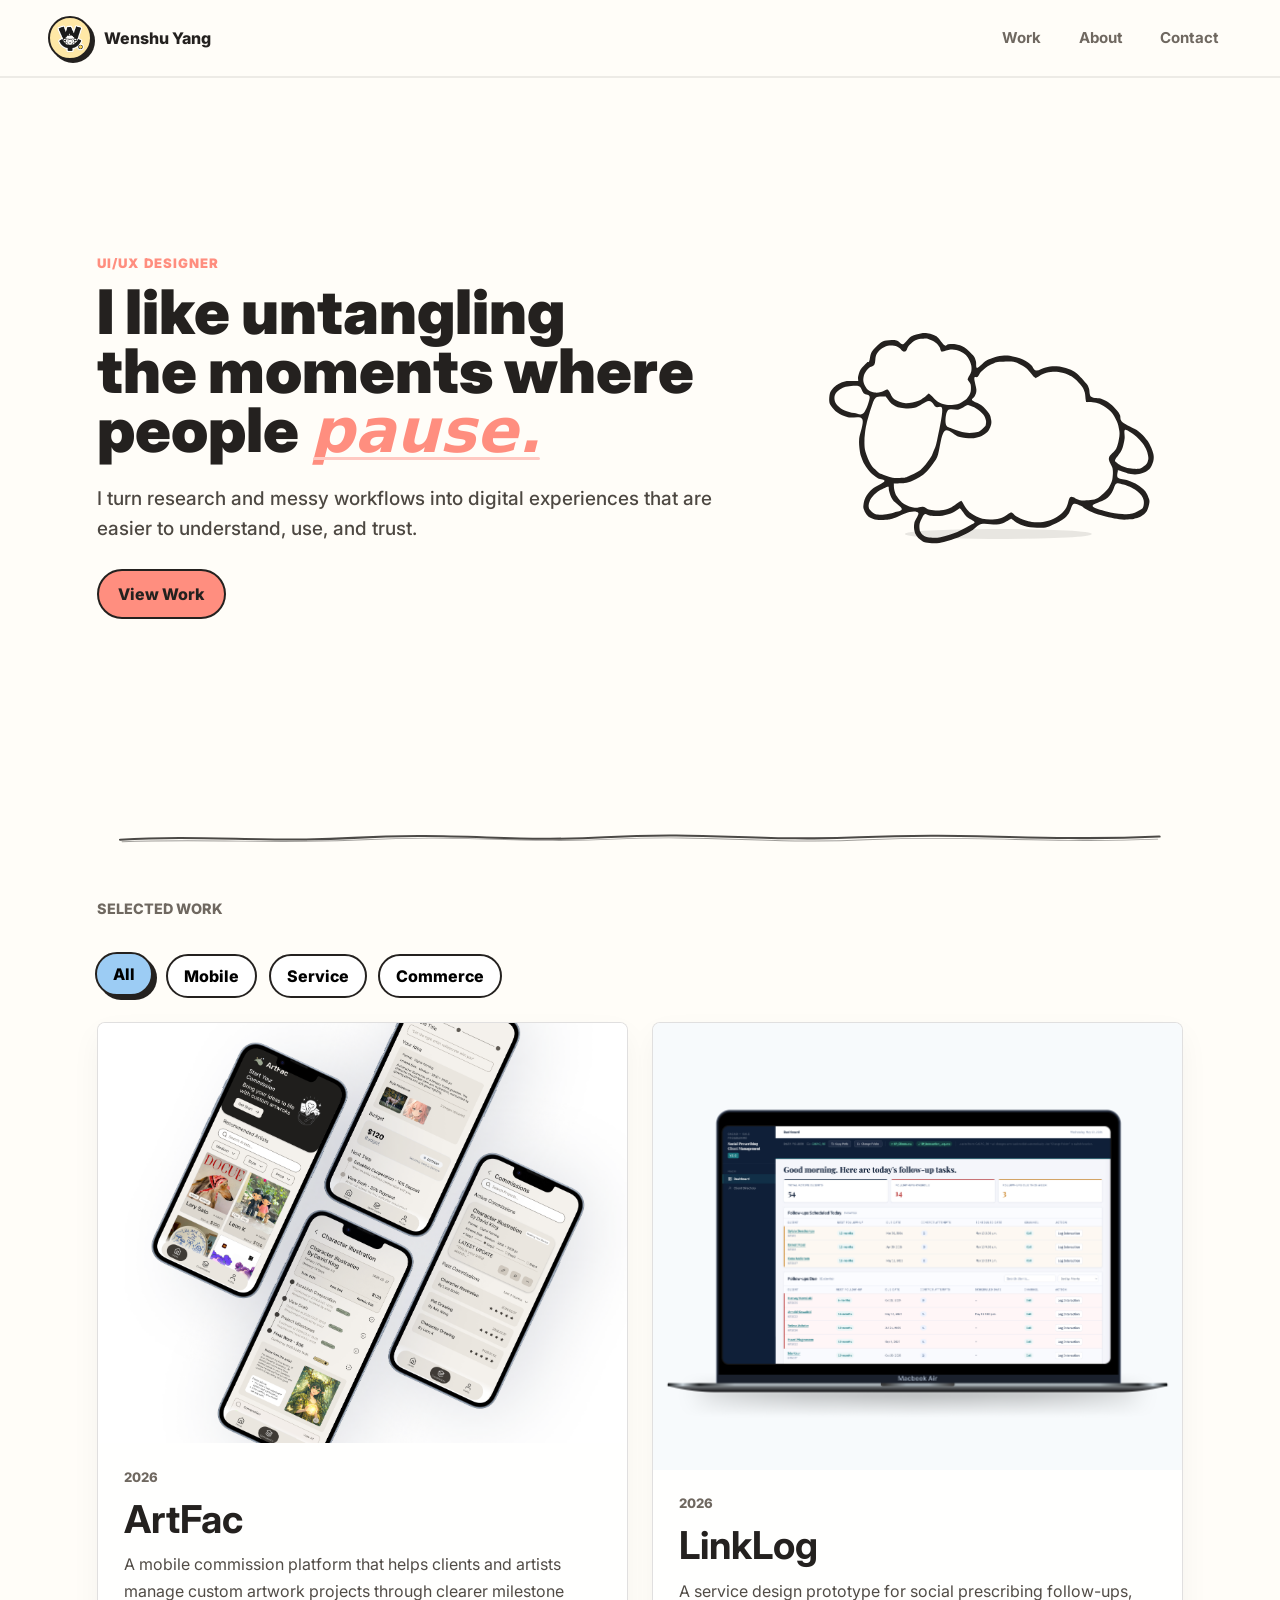
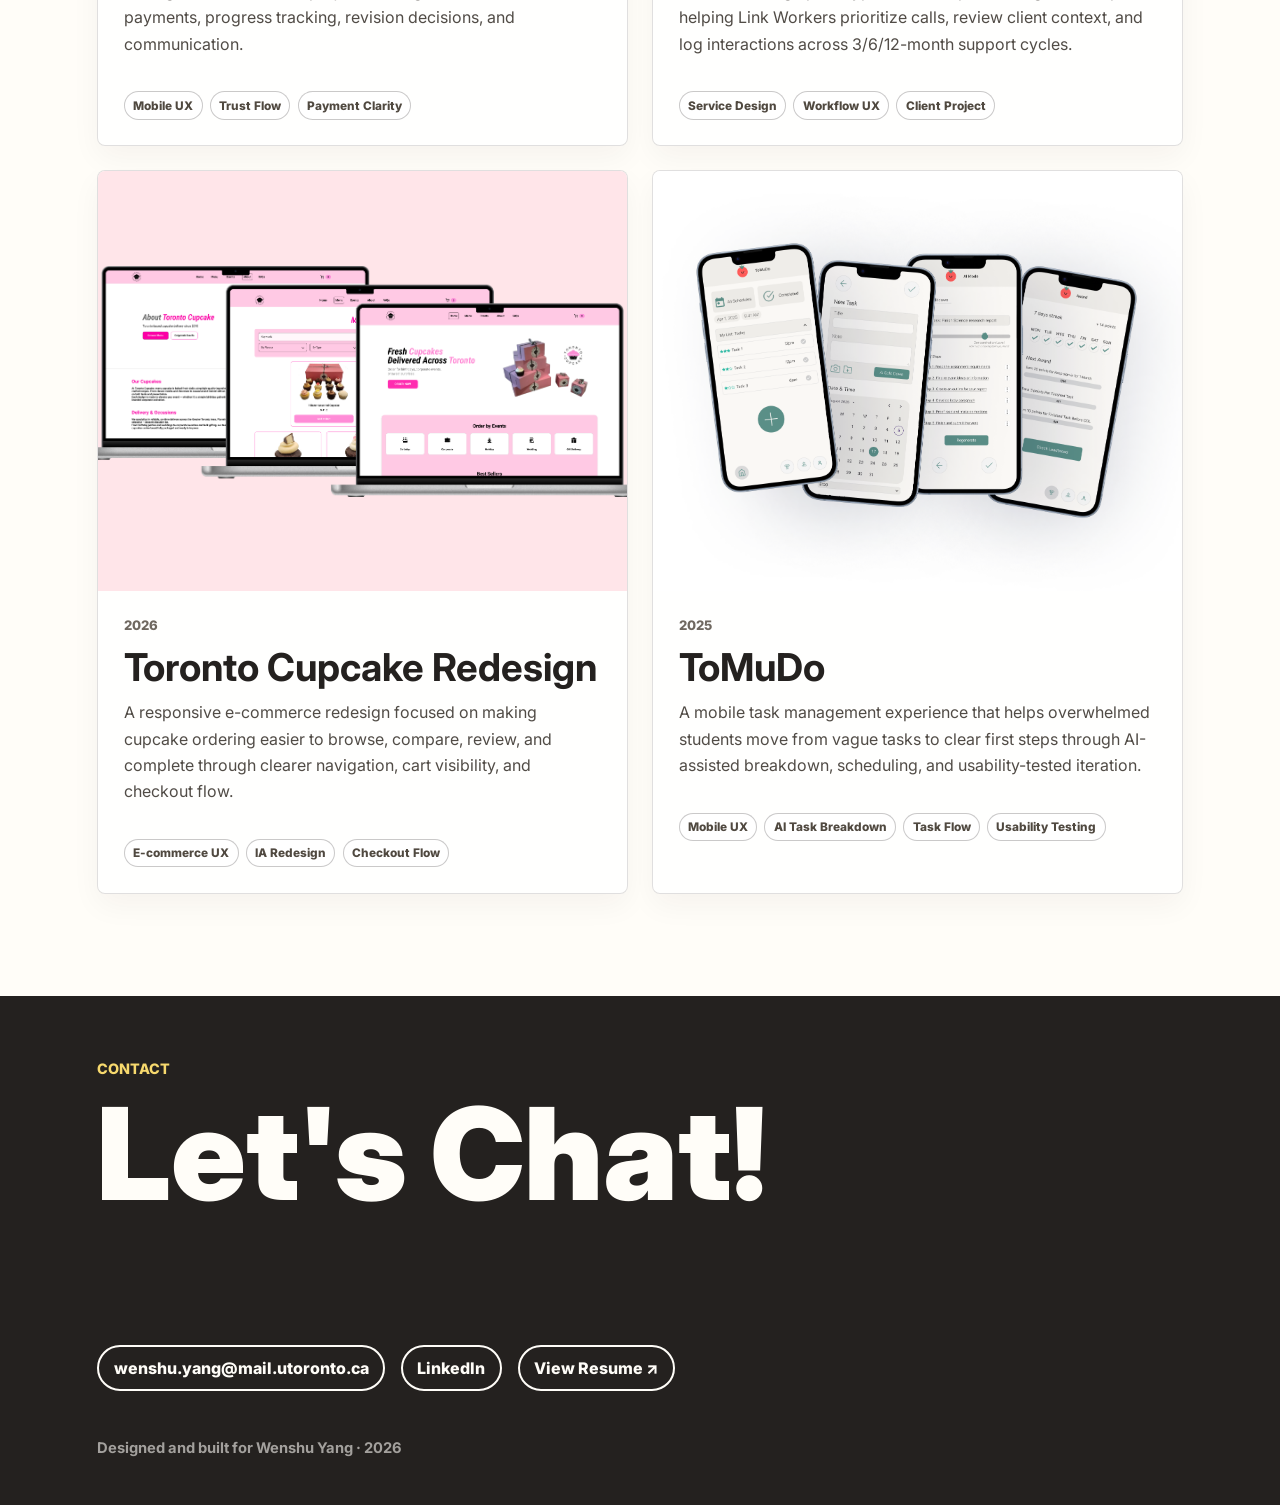
==== commit 8e6a7459: "Update portfolio visuals and about print booth" ====
--- a/index.html
+++ b/index.html
@@ -63,11 +63,7 @@
         </div>
       </section>
 
-      <section class="intro-strip" aria-label="Design focus">
-        <p>Observe the pause · map the workflow · clarify the next step · design for trust</p>
-      </section>
-
-      <section class="work section-shell" id="work" aria-labelledby="work-title">
+    <section class="work section-shell" id="work" aria-labelledby="work-title">
         <div class="section-heading">
           <h2 class="eyebrow section-kicker" id="work-title">Selected Work</h2>
         </div>
@@ -145,7 +141,8 @@
               <h3>ToMuDo</h3>
               <p>A mobile task management experience that helps overwhelmed students move from vague tasks to clear first steps through AI-assisted breakdown, scheduling, and usability-tested iteration.</p>
               <div class="tags">
-              <span>AI Task Breakdown</span>
+                <span>Mobile UX</span>
+                <span>AI Task Breakdown</span>
                 <span>Task Flow</span>
                 <span>Usability Testing</span>
               </div>
@@ -161,7 +158,7 @@
           <div class="contact-links">
             <a href="mailto:wenshu.yang@mail.utoronto.ca">wenshu.yang@mail.utoronto.ca</a>
             <a href="https://www.linkedin.com/in/wenshu-yang/" target="_blank" rel="noreferrer">LinkedIn</a>
-            <a href="#top">Back to top</a>
+            <a href="assets/resume/Wenshu_Yang_Resume_Public.pdf" target="_blank" rel="noopener noreferrer">View Resume ↗</a>
           </div>
           <p class="contact-footer">Designed and built for Wenshu Yang · 2026</p>
         </div>
--- a/styles.css
+++ b/styles.css
@@ -24,6 +24,10 @@
   --radius: 8px;
   --page-gutter: clamp(4.5rem, 7.6vw, 10rem);
   --content-width: 1500px;
+  --case-line-soft: rgba(36, 33, 31, 0.1);
+  --case-line-subtle: rgba(36, 33, 31, 0.06);
+  --case-surface: rgba(255, 255, 255, 0.76);
+  --case-shadow-soft: 0 10px 28px rgba(36, 33, 31, 0.04);
 }
 
 * {
@@ -392,13 +396,13 @@
   transform-origin: 50% 96%;
 }
 
-.hero-sheep-svg.is-jumping {
-  animation: sheepJump 620ms cubic-bezier(0.34, 1.56, 0.64, 1);
-}
-
 .hero-sheep-art {
   position: relative;
   z-index: 2;
+}
+
+.hero-sheep-svg.is-jumping {
+  animation: sheepJump 620ms cubic-bezier(0.34, 1.56, 0.64, 1);
 }
 
 .hero-sheep-shadow {
@@ -420,45 +424,6 @@
   opacity: 0.14;
 }
 
-.sheep-shadow {
-  fill: var(--ink);
-  opacity: 0.1;
-  transition: opacity 300ms ease, transform 300ms ease;
-  transform-origin: 50% 50%;
-}
-
-.hero-sheep-zone:hover .sheep-shadow {
-  opacity: 0.14;
-  transform: scaleX(0.92);
-}
-
-.sheep-leg {
-  fill: var(--ink);
-}
-
-.sheep-wool {
-  fill: var(--paper);
-  stroke: var(--ink);
-  stroke-width: 7;
-  stroke-linejoin: round;
-}
-
-.sheep-ear,
-.sheep-head {
-  fill: var(--ink);
-}
-
-.sheep-eye {
-  fill: var(--paper);
-}
-
-.sheep-mouth {
-  fill: none;
-  stroke: var(--paper);
-  stroke-width: 4;
-  stroke-linecap: round;
-}
-
 .hero-sheep-note,
 .hero-sheep-baa {
   position: absolute;
@@ -525,23 +490,6 @@
   transform: translateY(8px) rotate(-13deg);
 }
 
-.intro-strip {
-  border-block: 1px solid rgba(36, 33, 31, 0.14);
-  background: #fff1c9;
-  color: #514c46;
-  overflow: hidden;
-}
-
-.intro-strip p {
-  width: max-content;
-  margin: 0;
-  padding: 0.86rem 0;
-  font-size: clamp(0.98rem, 1.45vw, 1.18rem);
-  font-weight: 650;
-  letter-spacing: 0.01em;
-  animation: marquee 30s linear infinite;
-}
-
 @keyframes heroFadeUp {
   to {
     opacity: 1;
@@ -623,18 +571,28 @@
   }
 }
 
-@keyframes marquee {
-  from {
-    transform: translateX(100vw);
-  }
-  to {
-    transform: translateX(-100%);
-  }
-}
-
 .work,
 .contact {
   padding: clamp(4rem, 8vw, 7.5rem) 0;
+}
+
+.work {
+  position: relative;
+  padding-top: clamp(4.75rem, 8vw, 7rem);
+}
+
+/* Hand-drawn divider between the hero and selected case studies. */
+.work::before {
+  content: "";
+  position: absolute;
+  top: clamp(1.1rem, 2.3vw, 1.9rem);
+  left: 50%;
+  width: min(calc(100% - 2rem), var(--content-width));
+  height: clamp(14px, 1.8vw, 24px);
+  pointer-events: none;
+  transform: translateX(-50%);
+  opacity: 0.82;
+  background: url("data:image/svg+xml,%3Csvg xmlns='http://www.w3.org/2000/svg' viewBox='0 0 1200 36' preserveAspectRatio='none'%3E%3Cpath d='M8 20 C102 12 177 25 274 17 C388 8 458 24 560 16 C676 7 739 23 850 16 C980 8 1062 23 1192 15' fill='none' stroke='%2324211f' stroke-width='3.2' stroke-linecap='round'/%3E%3Cpath d='M10 23 C118 18 186 27 286 20 C398 12 468 26 570 19 C684 12 748 27 858 20 C986 13 1070 26 1190 19' fill='none' stroke='%2324211f' stroke-width='1.4' stroke-linecap='round' opacity='.52'/%3E%3C/svg%3E") center / 100% 100% no-repeat;
 }
 
 .section-heading {
@@ -4385,7 +4343,6 @@
 }
 
 .contact {
-  margin-top: clamp(2rem, 5vw, 4rem);
   padding: clamp(2.5rem, 5vw, 4rem) 0 clamp(2rem, 4vw, 3rem);
   background: var(--ink);
   color: #fffdf8;
@@ -4412,7 +4369,7 @@
 .contact-links {
   display: flex;
   flex-wrap: wrap;
-  gap: 0.8rem;
+  gap: 1rem;
   margin-top: 1.5rem;
 }
 
@@ -4433,6 +4390,221 @@
   color: rgba(255, 253, 248, 0.58);
   font-size: 0.92rem;
   font-weight: 700;
+}
+
+/* Quieter case-study surface system. Homepage cards/buttons keep the bolder sticker treatment. */
+:where(.tomudo-case, .artfac-case, .cupcake-case, .linklog-case) :where(
+  .case-facts,
+  .overview-grid article,
+  .story-block,
+  .story-card,
+  .strategy-panel,
+  .insight-grid article,
+  .pain-grid article,
+  .finding-grid article,
+  .research-method-grid article,
+  .validation-reflection-grid article,
+  .testing-evidence-row article,
+  .target-user-card,
+  .validation-snapshot,
+  .synthesis-note,
+  .feature-card,
+  .iteration-grid article,
+  .iteration-story,
+  .reflection-list,
+  .audit-evidence-card,
+  .process-snapshot,
+  .cupcake-reflection-grid article,
+  .linklog-process-snapshot,
+  .linklog-role-card,
+  .linklog-reframe article,
+  .service-evidence-block,
+  .linklog-goal-grid article,
+  .linklog-implementation-grid article,
+  .linklog-iteration-grid article,
+  .linklog-iteration-evidence-strip article,
+  .linklog-reflection-grid article,
+  .linklog-valued-list,
+  .linklog-note,
+  .linklog-callout
+) {
+  border: 1px solid var(--case-line-soft);
+  border-radius: 18px;
+  background: var(--case-surface);
+  box-shadow: var(--case-shadow-soft);
+}
+
+:where(.tomudo-case, .artfac-case, .cupcake-case, .linklog-case) :where(
+  .feature-card,
+  .story-block,
+  .case-facts,
+  .service-evidence-block,
+  .linklog-process-snapshot,
+  .linklog-iteration-evidence-strip article
+) {
+  box-shadow: none;
+}
+
+:where(.tomudo-case, .artfac-case, .cupcake-case, .linklog-case) :where(
+  .feature-visual,
+  .audit-evidence-image,
+  .process-image-frame,
+  .linklog-process-snapshot img,
+  .service-evidence-gallery img,
+  .linklog-iteration-image-frame,
+  .artfac-iteration-image,
+  .browser-screen-frame,
+  .prototype-frame
+) {
+  border: 1px solid var(--case-line-soft);
+  box-shadow: none;
+}
+
+:where(.tomudo-case, .artfac-case, .cupcake-case, .linklog-case) .feature-visual {
+  background: rgba(255, 255, 255, 0.42);
+}
+
+:where(.tomudo-case, .artfac-case, .cupcake-case, .linklog-case) .feature-card .feature-visual {
+  border-color: var(--case-line-subtle);
+}
+
+:where(.tomudo-case, .artfac-case, .cupcake-case, .linklog-case) .prototype-frame {
+  box-shadow: none;
+}
+
+:where(.tomudo-case, .artfac-case, .cupcake-case, .linklog-case) .screen-placeholder {
+  border: 1px solid var(--case-line-soft);
+  box-shadow: none;
+}
+
+:where(.tomudo-case, .artfac-case, .cupcake-case, .linklog-case) .testing-evidence-row article {
+  box-shadow: none;
+}
+
+:where(.tomudo-case, .artfac-case, .cupcake-case) .testing-evidence-row article:nth-child(1) {
+  background: rgba(255, 240, 196, 0.66);
+}
+
+:where(.tomudo-case, .artfac-case, .cupcake-case) .testing-evidence-row article:nth-child(2) {
+  background: rgba(229, 247, 239, 0.62);
+}
+
+:where(.tomudo-case, .artfac-case, .cupcake-case) .testing-evidence-row article:nth-child(3) {
+  background: rgba(234, 243, 255, 0.68);
+}
+
+.tomudo-case .evidence-map {
+  border: 1px solid var(--case-line-soft);
+  border-radius: 18px;
+  background: rgba(255, 255, 255, 0.68);
+  box-shadow: none;
+}
+
+.tomudo-case .evidence-map-row + .evidence-map-row {
+  border-top: 1px solid var(--case-line-soft);
+}
+
+.tomudo-case .evidence-map-row span + span {
+  border-left: 0;
+}
+
+.tomudo-case .evidence-map-row span {
+  padding-block: clamp(0.9rem, 1.5vw, 1.15rem);
+}
+
+.tomudo-case .evidence-map-head {
+  background: rgba(255, 247, 223, 0.72);
+}
+
+.tomudo-case .evidence-map-row:nth-child(odd):not(.evidence-map-head),
+.tomudo-case .evidence-map-row:nth-child(even):not(.evidence-map-head) {
+  background: transparent;
+}
+
+.artfac-case .artfac-gif-visual {
+  border: 0;
+  box-shadow: none;
+  background: var(--artfac-charcoal);
+}
+
+.artfac-case .artfac-iteration-slide {
+  border: 1px solid var(--case-line-soft);
+  border-radius: 18px;
+  box-shadow: var(--case-shadow-soft);
+}
+
+.artfac-case .artfac-iteration-image {
+  border-color: var(--case-line-soft);
+}
+
+.artfac-case .artfac-iteration-text-grid div {
+  border: 1px solid var(--case-line-soft);
+}
+
+.cupcake-case .funnel-strip article {
+  border: 1px solid var(--case-line-soft);
+  box-shadow: none;
+}
+
+.cupcake-case .funnel-strip article.largest-dropoff {
+  border-color: rgba(247, 37, 160, 0.26);
+}
+
+.cupcake-case .audit-evidence-card,
+.cupcake-case .process-snapshot,
+.cupcake-case .browser-screen-frame {
+  box-shadow: none;
+}
+
+.cupcake-case .browser-bar-mini {
+  border-bottom: 1px solid var(--case-line-soft);
+}
+
+.linklog-case .feature-visual.linklog-solution-visual,
+.linklog-case .feature-visual.linklog-solution-visual video,
+.linklog-case .linklog-feature-video {
+  border: 0 !important;
+  box-shadow: none !important;
+  background: transparent;
+}
+
+.linklog-case .linklog-feature-card,
+.linklog-case .linklog-feature-card.reverse {
+  border: 0;
+  border-bottom: 1px solid var(--case-line-soft);
+  box-shadow: none;
+}
+
+.linklog-case .linklog-reframe article:nth-child(2),
+.linklog-case .linklog-case-overview-grid article:nth-child(3),
+.linklog-case .linklog-role-card,
+.linklog-case .linklog-valued-list,
+.linklog-case .linklog-note,
+.linklog-case .linklog-callout {
+  background: rgba(237, 246, 255, 0.78);
+}
+
+.linklog-case .linklog-reframe article:nth-child(3) {
+  background: rgba(220, 236, 255, 0.78);
+}
+
+.linklog-case .linklog-callout.caution {
+  background: rgba(255, 244, 234, 0.78);
+}
+
+.linklog-case .linklog-goal-grid span {
+  border: 1px solid rgba(16, 34, 63, 0.22);
+}
+
+.linklog-case .stakeholder-role-row span {
+  border: 1px solid rgba(16, 34, 63, 0.2);
+  box-shadow: none;
+}
+
+.linklog-case .service-evidence-gallery img,
+.linklog-case .linklog-process-snapshot img,
+.linklog-case .linklog-iteration-image-frame {
+  border-color: var(--case-line-soft);
 }
 
 @media (max-width: 900px) {
@@ -4595,7 +4767,7 @@
 
   .evidence-map-row span + span {
     border-left: 0;
-    border-top: 2px solid var(--line);
+    border-top: 1px solid var(--case-line-soft);
   }
 
   .methods-used-row {
@@ -4825,4 +4997,620 @@
     transform: none;
     animation: none !important;
   }
-}
+
+}
+
+
+/* === Print strip portrait (About hero) === */
+@keyframes print-strip-out {
+  from { transform: translateY(-101%); }
+  to { transform: translateY(0); }
+}
+
+@keyframes print-strip-drop {
+  0% { transform: translateY(0); }
+  45% { transform: translateY(15px); }
+  70% { transform: translateY(9px); }
+  88% { transform: translateY(13px); }
+  100% { transform: translateY(12px); }
+}
+
+@keyframes print-strip-develop {
+  to { opacity: 0; }
+}
+
+.print-strip {
+  position: relative;
+  justify-self: center;
+  display: flex;
+  flex-direction: column;
+  align-items: center;
+  gap: 18px;
+  width: min(100%, 400px);
+  padding: 36px 28px 96px;
+  background: var(--paper);
+  border: 2px solid var(--line);
+  border-radius: 12px;
+  box-shadow: var(--shadow);
+}
+
+.print-strip-plate {
+  position: relative;
+  width: 230px;
+  padding: 20px 16px 14px;
+  border: 2px solid var(--line);
+  border-radius: 10px;
+  background: #fff;
+  transform: rotate(-0.8deg);
+  box-shadow: 4px 4px 0 rgba(36, 33, 31, 0.1);
+}
+
+.plate-screw {
+  position: absolute;
+  width: 10px;
+  height: 10px;
+  border: 2px solid var(--line);
+  border-radius: 999px;
+}
+
+.plate-screw.tl { top: 9px; left: 10px; }
+.plate-screw.tr { top: 9px; right: 10px; }
+.plate-screw.bl { bottom: 9px; left: 10px; }
+.plate-screw.br { bottom: 9px; right: 10px; }
+
+.plate-text {
+  text-align: center;
+  font-weight: 900;
+  font-size: 17px;
+  line-height: 1.3;
+  letter-spacing: 0.02em;
+}
+
+.plate-arrow {
+  text-align: center;
+  font-size: 20px;
+  font-weight: 900;
+  margin-top: 2px;
+}
+
+.print-strip-machine {
+  display: flex;
+  flex-direction: column;
+  align-items: center;
+}
+
+.print-strip-slot {
+  width: 210px;
+  height: 22px;
+  border: 2px solid var(--line);
+  border-radius: 8px;
+  background: #fff;
+  display: grid;
+  place-items: center;
+  position: relative;
+  z-index: 3;
+}
+
+.print-strip-slot span {
+  width: 170px;
+  height: 7px;
+  background: var(--line);
+  border-radius: 4px;
+}
+
+.print-strip-window {
+  height: 614px;
+  overflow: hidden;
+  margin-top: -4px;
+  padding-bottom: 14px;
+  animation: print-strip-drop 0.7s cubic-bezier(0.3, 0.7, 0.4, 1) 3.45s forwards;
+}
+
+.print-strip-paper {
+  position: relative;
+  transform: translateY(-101%);
+  animation: print-strip-out 3s cubic-bezier(0.35, 0, 0.15, 1) 0.4s forwards;
+}
+
+.print-strip-paper img {
+  display: block;
+  width: 150px;
+  border: 2px solid var(--line);
+  box-shadow: 5px 6px 0 rgba(36, 33, 31, 0.14);
+}
+
+.print-strip-develop {
+  position: absolute;
+  inset: 2px;
+  background: #efe9dd;
+  animation: print-strip-develop 2.4s ease 1s forwards;
+}
+
+.print-strip-picked {
+  display: none;
+  position: relative;
+  margin-top: 14px;
+  transform: rotate(-3.5deg);
+}
+
+.print-strip-picked img {
+  display: block;
+  width: 158px;
+  border: 2px solid var(--line);
+  box-shadow: 8px 8px 0 rgba(36, 33, 31, 0.14);
+}
+
+.print-strip-tape {
+  position: absolute;
+  top: -12px;
+  left: 50%;
+  width: 64px;
+  height: 24px;
+  background: rgba(247, 217, 109, 0.85);
+  border: 1px solid rgba(36, 33, 31, 0.35);
+  transform: translateX(-50%) rotate(2deg);
+}
+
+.print-strip.is-picked .print-strip-machine { display: none; }
+.print-strip.is-picked .print-strip-picked { display: block; }
+
+.print-strip-button {
+  position: absolute;
+  bottom: 36px;
+  left: 50%;
+  transform: translateX(-50%);
+  padding: 11px 26px;
+  border: 2px solid var(--line);
+  border-radius: 8px;
+  background: #fff;
+  font-weight: 800;
+  font-size: 14px;
+  cursor: pointer;
+  box-shadow: 4px 4px 0 rgba(36, 33, 31, 0.13);
+  white-space: nowrap;
+  transition: background 150ms ease;
+}
+
+.print-strip-button:hover { background: #9cddc0; }
+
+/* === About polish overrides === */
+.contact-links .contact-link-secondary {
+  opacity: 0.68;
+}
+
+.contact-links .contact-link-secondary:hover {
+  opacity: 1;
+}
+
+.about-story-panel,
+.visual-diet,
+.resume-cta,
+.about-mini-card-grid article,
+.about-card-grid article {
+  border: 1px solid rgba(36, 33, 31, 0.12);
+  box-shadow: none;
+}
+
+.about-story-panel,
+.visual-diet,
+.resume-cta {
+  border-radius: 18px;
+  background: rgba(255, 255, 255, 0.72);
+}
+
+.about-card-grid article,
+.about-mini-card-grid article {
+  background: rgba(255, 255, 255, 0.82);
+}
+
+.sticker-cards article:nth-child(1),
+.sticker-cards article:nth-child(2),
+.sticker-cards article:nth-child(3),
+.sticker-cards article:nth-child(4) {
+  transform: none;
+}
+
+.about-card-dot,
+.visual-tags span {
+  border-width: 1px;
+}
+
+.mood-stack-card {
+  border: 1px solid rgba(36, 33, 31, 0.16);
+  box-shadow: 0 10px 28px rgba(36, 33, 31, 0.05);
+}
+
+.mood-stack-card.is-active {
+  box-shadow: 0 16px 34px rgba(36, 33, 31, 0.1);
+}
+
+.print-strip {
+  --print-strip-photo-width: clamp(106px, 12vw, 116px);
+  width: min(100%, 340px);
+  gap: 12px;
+  padding: 22px 20px 74px;
+  border: 1px solid rgba(36, 33, 31, 0.14);
+  border-radius: 18px;
+  box-shadow: 0 14px 34px rgba(36, 33, 31, 0.07);
+}
+
+.print-strip-plate {
+  width: 200px;
+  padding: 17px 14px 12px;
+  border: 1px solid rgba(36, 33, 31, 0.22);
+  box-shadow: 0 8px 20px rgba(36, 33, 31, 0.06);
+}
+
+.plate-screw {
+  width: 8px;
+  height: 8px;
+  border-width: 1px;
+}
+
+.plate-text {
+  font-size: 14px;
+  line-height: 1.25;
+}
+
+.plate-arrow {
+  font-size: 17px;
+}
+
+.print-strip-slot {
+  width: 188px;
+  height: 18px;
+  border: 1px solid rgba(36, 33, 31, 0.22);
+}
+
+.print-strip-slot span {
+  width: 150px;
+  height: 5px;
+}
+
+.print-strip-window {
+  height: auto;
+  padding-bottom: 0;
+}
+
+.print-strip-paper img {
+  width: var(--print-strip-photo-width);
+  height: auto;
+  border: 1px solid rgba(36, 33, 31, 0.22);
+  box-shadow: 0 10px 24px rgba(36, 33, 31, 0.08);
+}
+
+.print-strip-picked {
+  margin-top: 0;
+}
+
+.print-strip-picked img {
+  width: var(--print-strip-photo-width);
+  height: auto;
+  border: 1px solid rgba(36, 33, 31, 0.22);
+  box-shadow: 0 12px 28px rgba(36, 33, 31, 0.1);
+}
+
+.print-strip-button {
+  bottom: 24px;
+  padding: 10px 22px;
+  border: 1px solid rgba(36, 33, 31, 0.3);
+  border-radius: 999px;
+  box-shadow: 0 8px 18px rgba(36, 33, 31, 0.08);
+}
+
+@media (max-width: 620px) {
+  .print-strip {
+    --print-strip-photo-width: clamp(100px, 32vw, 108px);
+    width: min(100%, 300px);
+    padding: 18px 16px 78px;
+  }
+}
+
+/* === Global card visual cleanup === */
+.about-hero .print-strip {
+  padding-bottom: 92px;
+}
+
+.about-hero .print-strip-button {
+  bottom: 24px;
+}
+
+:where(
+  .project-card,
+  .case-facts,
+  .story-card,
+  .story-block,
+  .overview-grid article,
+  .insight-grid article,
+  .pain-grid article,
+  .finding-grid article,
+  .research-method-grid article,
+  .validation-reflection-grid article,
+  .testing-evidence-row article,
+  .target-user-card,
+  .validation-snapshot,
+  .synthesis-note,
+  .feature-card,
+  .iteration-grid article,
+  .iteration-story,
+  .reflection-list,
+  .audit-evidence-card,
+  .process-snapshot,
+  .cupcake-reflection-grid article,
+  .cupcake-final-gallery article,
+  .linklog-process-snapshot,
+  .linklog-role-card,
+  .linklog-reframe article,
+  .service-evidence-block,
+  .linklog-goal-grid article,
+  .linklog-implementation-grid article,
+  .linklog-iteration-grid article,
+  .linklog-iteration-evidence-strip article,
+  .linklog-reflection-grid article,
+  .linklog-valued-list,
+  .linklog-note,
+  .linklog-callout,
+  .about-story-panel,
+  .about-mini-card-grid article,
+  .about-card-grid article,
+  .visual-diet,
+  .resume-cta,
+  .contact-card,
+  .mood-stack-card,
+  .about-hero .print-strip
+) {
+  border: 0 !important;
+  box-shadow: none !important;
+}
+
+:where(
+  .project-card,
+  .case-facts,
+  .story-card,
+  .story-block,
+  .overview-grid article,
+  .insight-grid article,
+  .pain-grid article,
+  .finding-grid article,
+  .testing-evidence-row article,
+  .target-user-card,
+  .feature-card,
+  .iteration-story,
+  .audit-evidence-card,
+  .process-snapshot,
+  .linklog-role-card,
+  .linklog-reframe article,
+  .service-evidence-block,
+  .linklog-goal-grid article,
+  .linklog-implementation-grid article,
+  .linklog-iteration-grid article,
+  .linklog-iteration-evidence-strip article,
+  .linklog-reflection-grid article,
+  .about-story-panel,
+  .about-mini-card-grid article,
+  .about-card-grid article,
+  .visual-diet,
+  .resume-cta,
+  .about-hero .print-strip
+) {
+  background: rgba(255, 255, 255, 0.72);
+}
+
+:where(
+  .feature-visual,
+  .project-hero,
+  .iteration-visual,
+  .flow-image-frame,
+  .artfac-gif-visual,
+  .artfac-iteration-image,
+  .audit-evidence-image,
+  .process-image-frame,
+  .browser-screen-frame,
+  .service-evidence-gallery img,
+  .linklog-iteration-image-frame,
+  .linklog-solution-visual,
+  .prototype-frame,
+  .video-frame,
+  .method-visual,
+  .visual-collage,
+  .screen-gallery article
+) {
+  border: 0 !important;
+  box-shadow: none !important;
+  background: transparent;
+}
+
+.feature-card .feature-visual,
+.iteration-story .iteration-visual,
+.audit-evidence-card .audit-evidence-image,
+.process-snapshot .process-image-frame,
+.linklog-iteration-evidence-strip .linklog-iteration-image-frame {
+  padding: 0;
+}
+
+.project-card:hover {
+  box-shadow: 0 16px 40px rgba(36, 33, 31, 0.08);
+}
+
+.about-hero .print-strip-plate,
+.about-hero .print-strip-slot,
+.about-hero .print-strip-paper img,
+.about-hero .print-strip-picked img,
+.about-hero .print-strip-button {
+  border-width: 1px;
+}
+
+@media (max-width: 620px) {
+  .about-hero .print-strip {
+    padding-bottom: 78px;
+  }
+}
+
+/* === About print booth machine polish === */
+.about-hero .print-strip {
+  width: min(100%, 350px);
+  padding: 24px 22px 112px;
+  background: transparent !important;
+  border: 0 !important;
+  box-shadow: none !important;
+}
+
+.about-hero .print-strip::before {
+  content: "";
+  position: absolute;
+  inset: 0 24px 72px;
+  z-index: 0;
+  border-radius: 34px 34px 42px 42px;
+  background: #fffdf8;
+  box-shadow:
+    0 28px 58px rgba(36, 33, 31, 0.1),
+    inset 0 0 0 1px rgba(36, 33, 31, 0.08),
+    inset 0 -18px 34px rgba(126, 149, 181, 0.08);
+  transform: rotate(-0.35deg);
+}
+
+.about-hero .print-strip > * {
+  position: relative;
+  z-index: 1;
+}
+
+.about-hero .print-strip-plate {
+  background: #fff;
+  border: 1px solid rgba(36, 33, 31, 0.18);
+  box-shadow:
+    0 14px 24px rgba(36, 33, 31, 0.08),
+    inset 0 -10px 18px rgba(126, 149, 181, 0.04);
+}
+
+.about-hero .print-strip-machine {
+  position: relative;
+  width: min(100%, 240px);
+  padding: 0 0 18px;
+}
+
+.about-hero .print-strip-machine::before {
+  content: "";
+  position: absolute;
+  top: 11px;
+  left: 50%;
+  bottom: 0;
+  width: min(100%, 216px);
+  z-index: -1;
+  border-radius: 0 0 28px 28px;
+  background: rgba(255, 255, 255, 0.56);
+  box-shadow:
+    inset 0 0 0 1px rgba(36, 33, 31, 0.06),
+    inset 0 16px 28px rgba(126, 149, 181, 0.05);
+  transform: translateX(-50%);
+}
+
+.about-hero .print-strip-slot {
+  background: #fff;
+  border: 1px solid rgba(36, 33, 31, 0.2);
+  box-shadow:
+    0 9px 18px rgba(36, 33, 31, 0.08),
+    inset 0 -8px 14px rgba(126, 149, 181, 0.06);
+}
+
+.about-hero .print-strip-slot span {
+  box-shadow: inset 0 1px 0 rgba(255, 255, 255, 0.22);
+}
+
+.about-hero .print-strip-paper img,
+.about-hero .print-strip-picked img {
+  border: 1px solid rgba(36, 33, 31, 0.2);
+  box-shadow:
+    0 16px 32px rgba(36, 33, 31, 0.16),
+    0 2px 0 rgba(255, 255, 255, 0.72);
+}
+
+.about-hero .print-strip-picked {
+  margin-top: 8px;
+}
+
+.about-hero .print-strip-button {
+  bottom: 26px;
+  box-shadow:
+    0 12px 24px rgba(36, 33, 31, 0.1),
+    inset 0 1px 0 rgba(255, 255, 255, 0.82);
+}
+
+@media (max-width: 620px) {
+  .about-hero .print-strip {
+    padding-bottom: 104px;
+  }
+
+  .about-hero .print-strip::before {
+    inset: 0 14px 68px;
+  }
+}
+
+/* === Homepage selected work card refinement === */
+.work .project-card {
+  border: 1px solid rgba(36, 33, 31, 0.14) !important;
+  background: rgba(255, 255, 255, 0.86);
+  box-shadow: 0 12px 30px rgba(36, 33, 31, 0.045) !important;
+}
+
+.work .project-card:hover {
+  border-color: rgba(36, 33, 31, 0.24) !important;
+  box-shadow: 0 16px 36px rgba(36, 33, 31, 0.08) !important;
+}
+
+.work .project-card.linklog .project-hero {
+  background: transparent !important;
+}
+
+.work .project-card.linklog .links-showcase-image {
+  width: 100%;
+  height: 100%;
+  max-height: none;
+  object-fit: cover;
+}
+
+/* === About print booth alignment fix === */
+.about-hero .print-strip-machine {
+  align-items: center;
+  margin-inline: auto;
+}
+
+.about-hero .print-strip-machine::before {
+  border-radius: 0;
+  box-shadow: inset 0 16px 28px rgba(126, 149, 181, 0.05);
+}
+
+.about-hero .print-strip-button {
+  left: 50%;
+  right: auto;
+  transform: translateX(-50%);
+}
+
+/* Keep the print action aligned to the photo, not the wider machine shell. */
+.about-hero .print-strip {
+  padding-bottom: 30px;
+}
+
+.about-hero .print-strip::before {
+  inset: 0 24px 18px;
+}
+
+.about-hero .print-strip-button {
+  position: static;
+  left: auto;
+  right: auto;
+  bottom: auto;
+  align-self: center;
+  width: max-content;
+  margin: 10px auto 0;
+  transform: none;
+}
+
+@media (max-width: 620px) {
+  .about-hero .print-strip {
+    padding-bottom: 28px;
+  }
+
+  .about-hero .print-strip::before {
+    inset: 0 14px 16px;
+  }
+}
